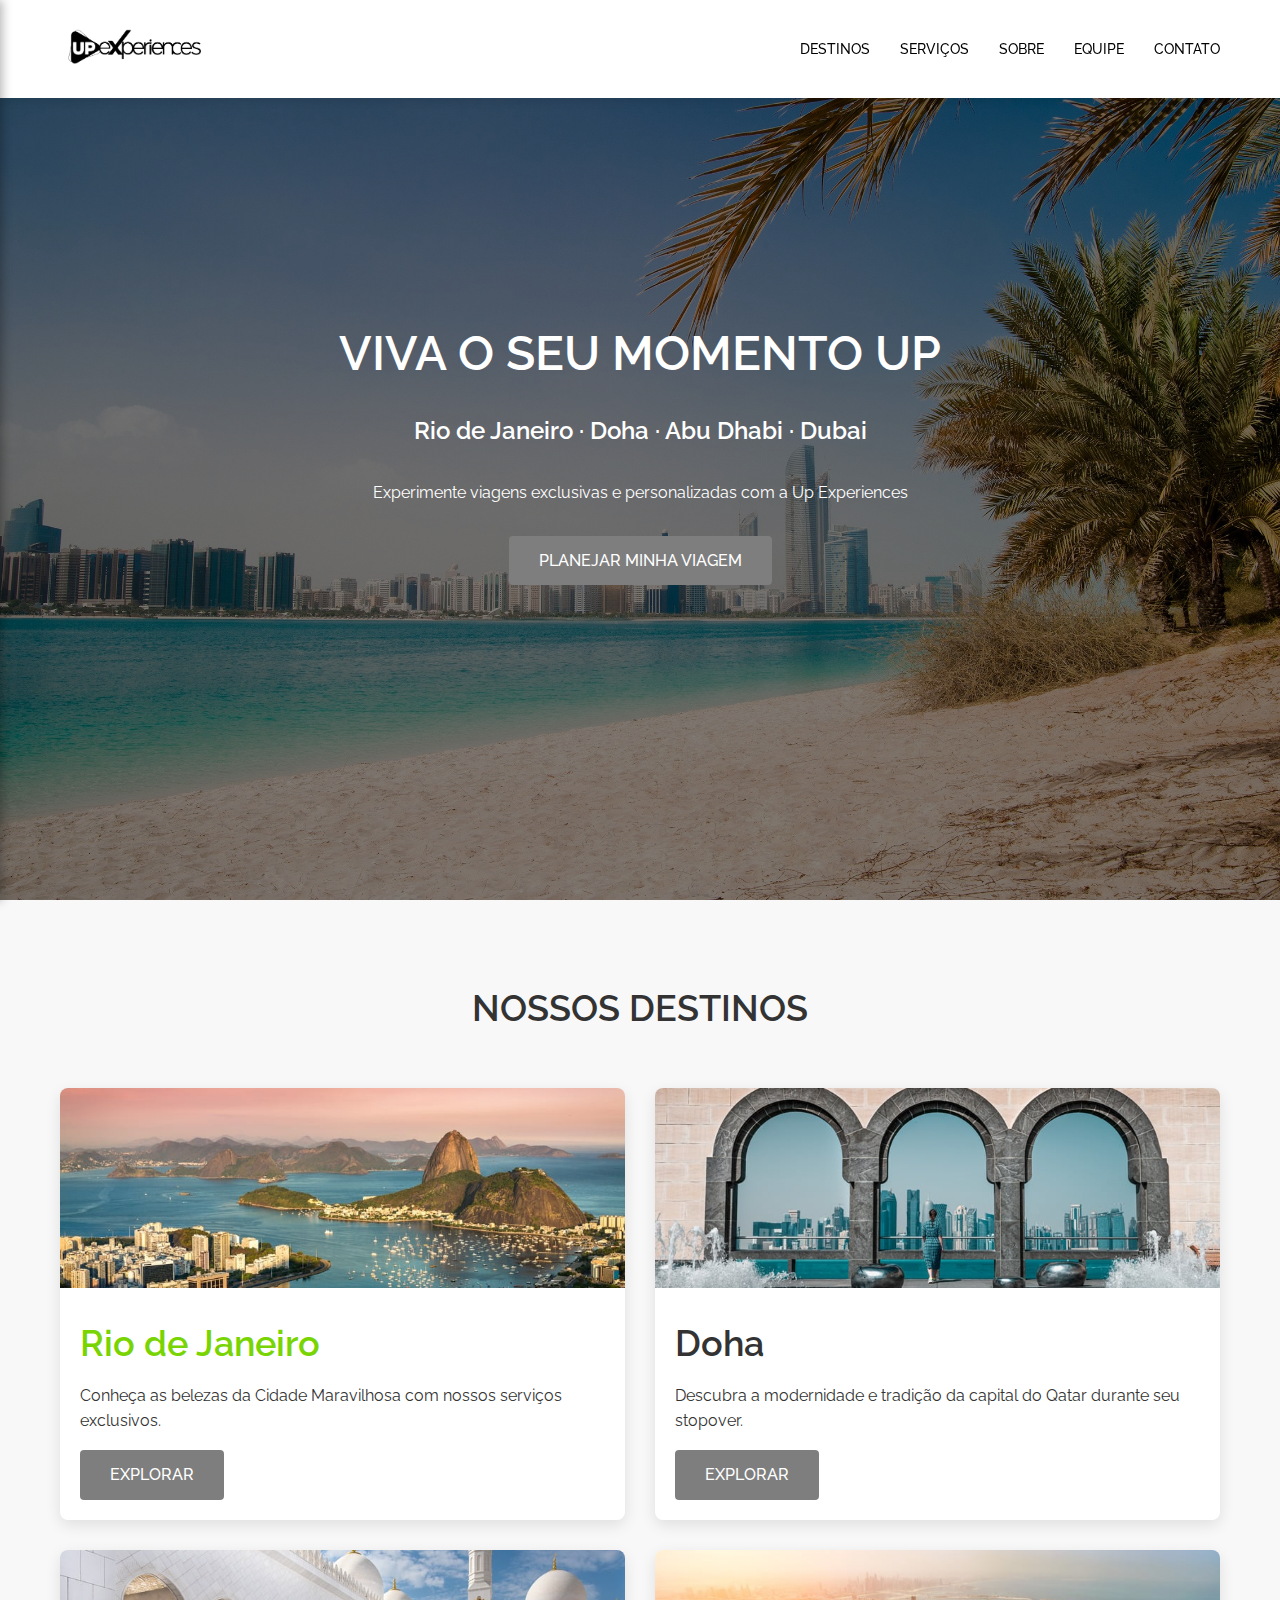
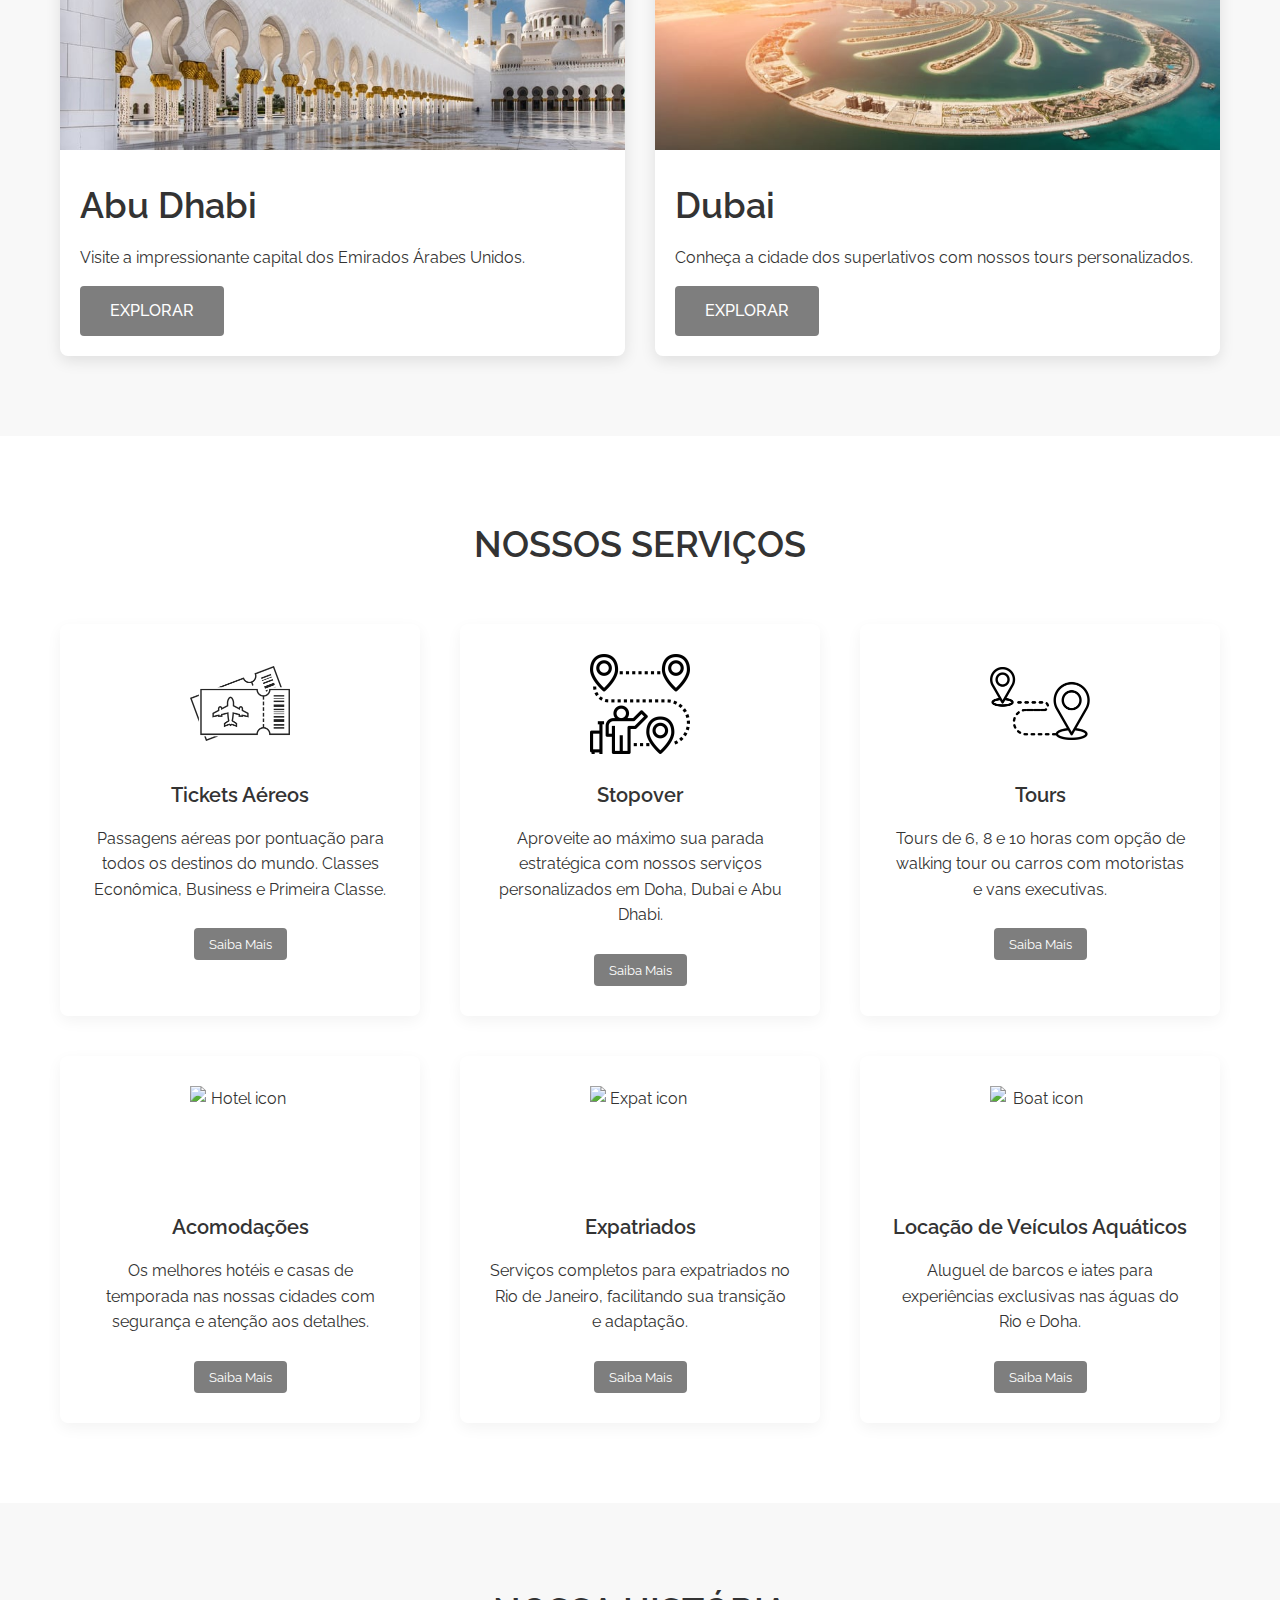
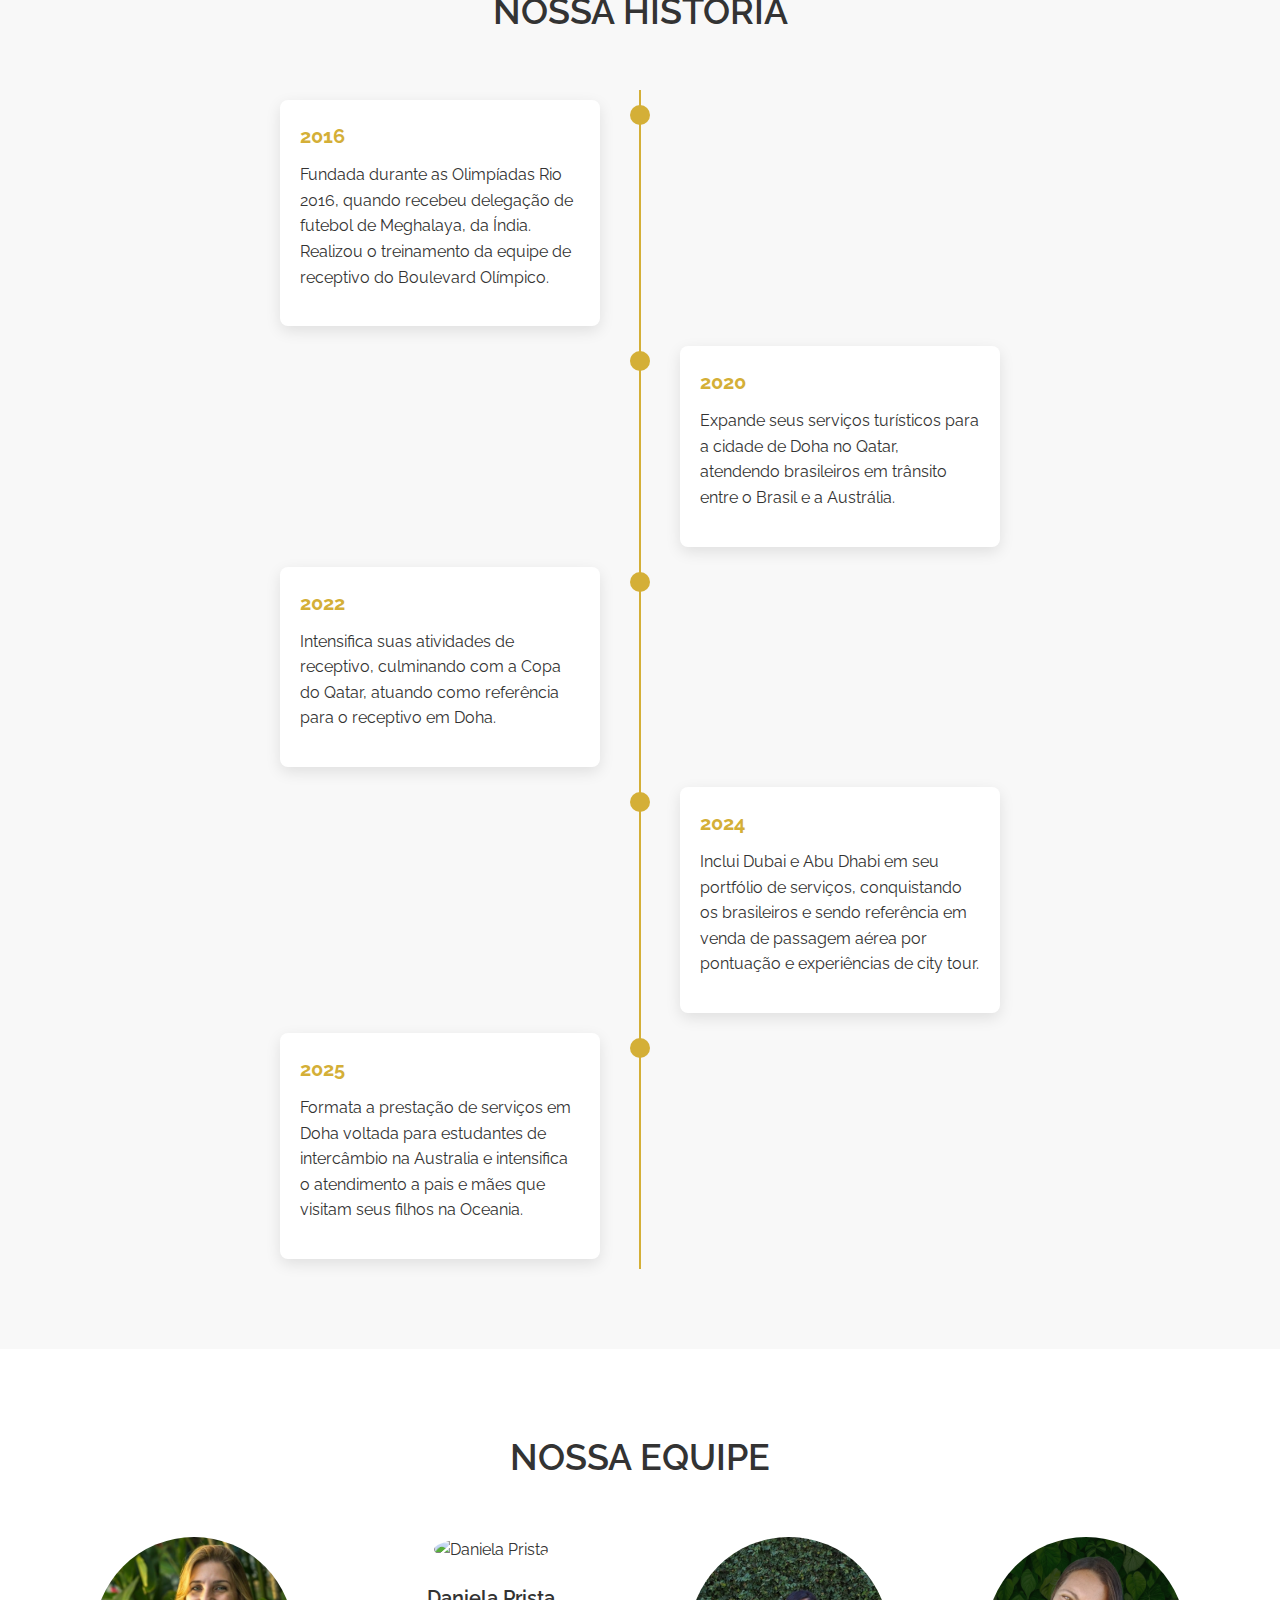
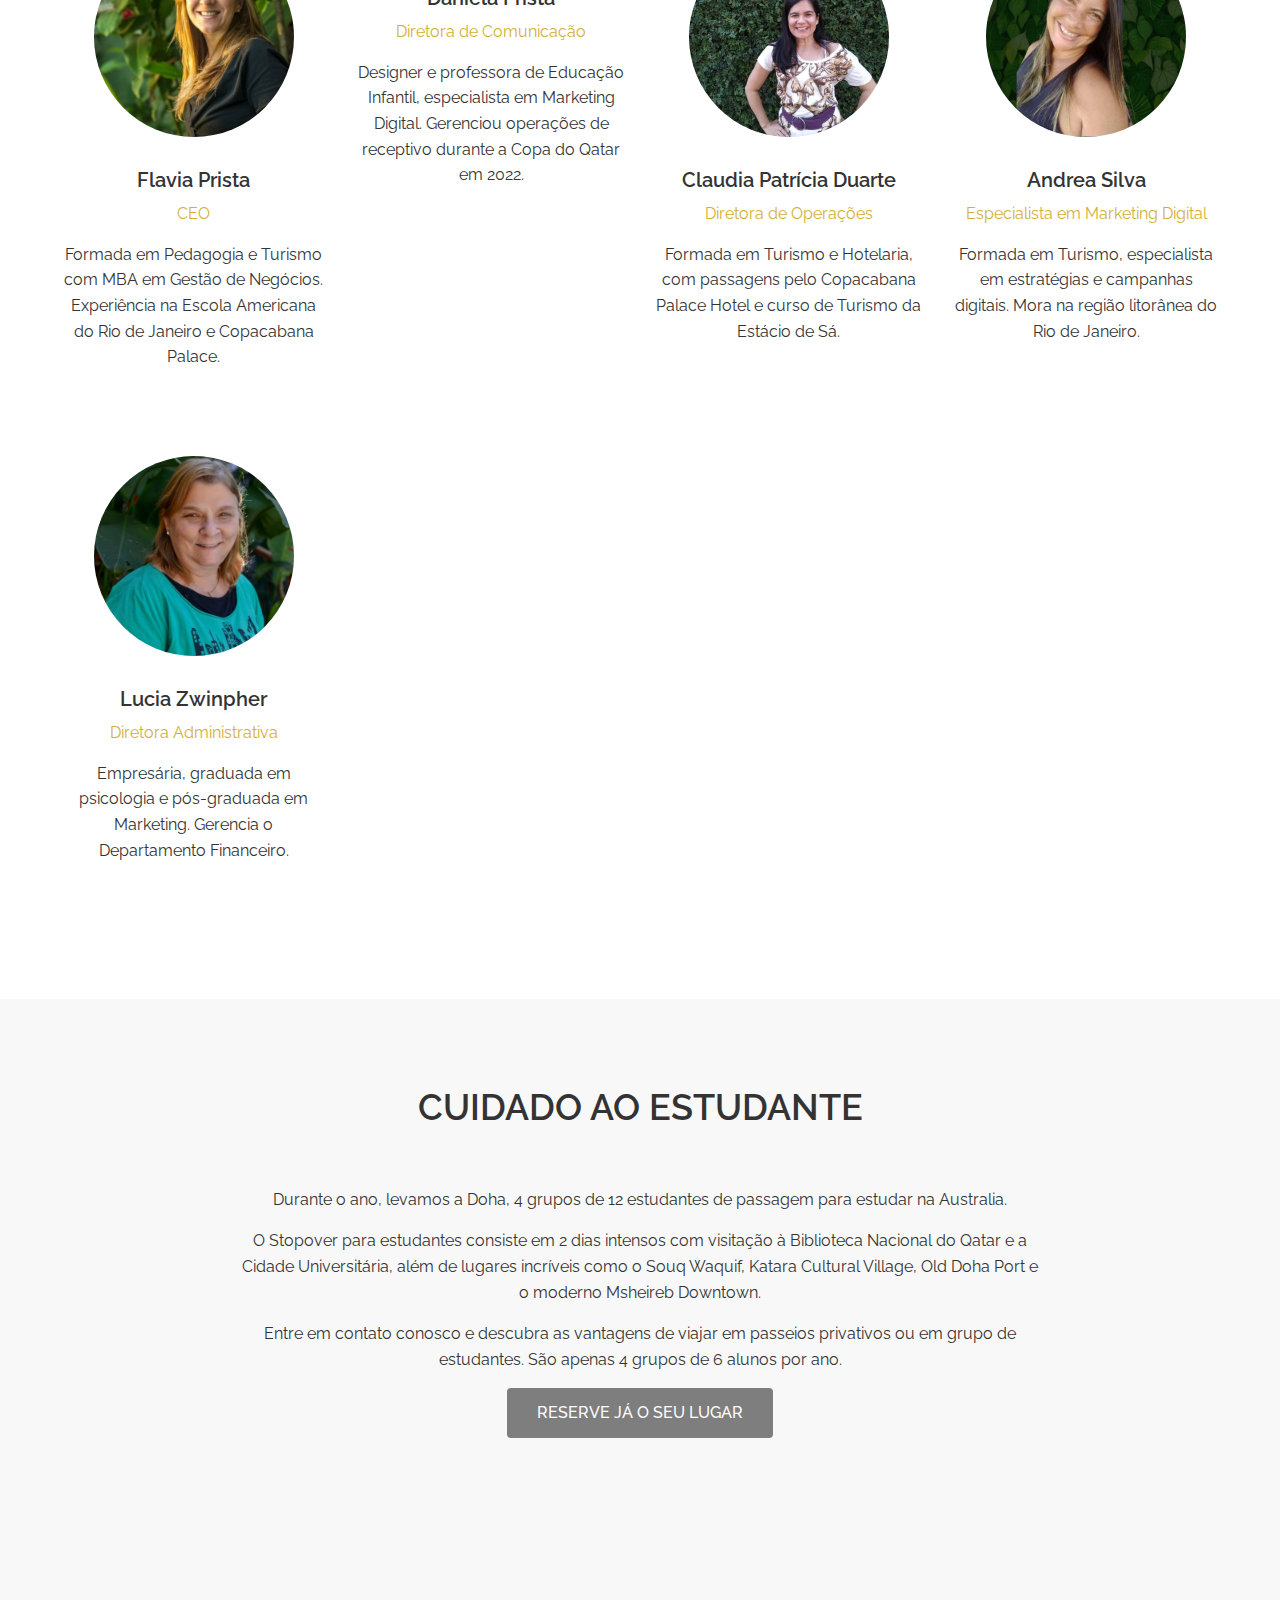
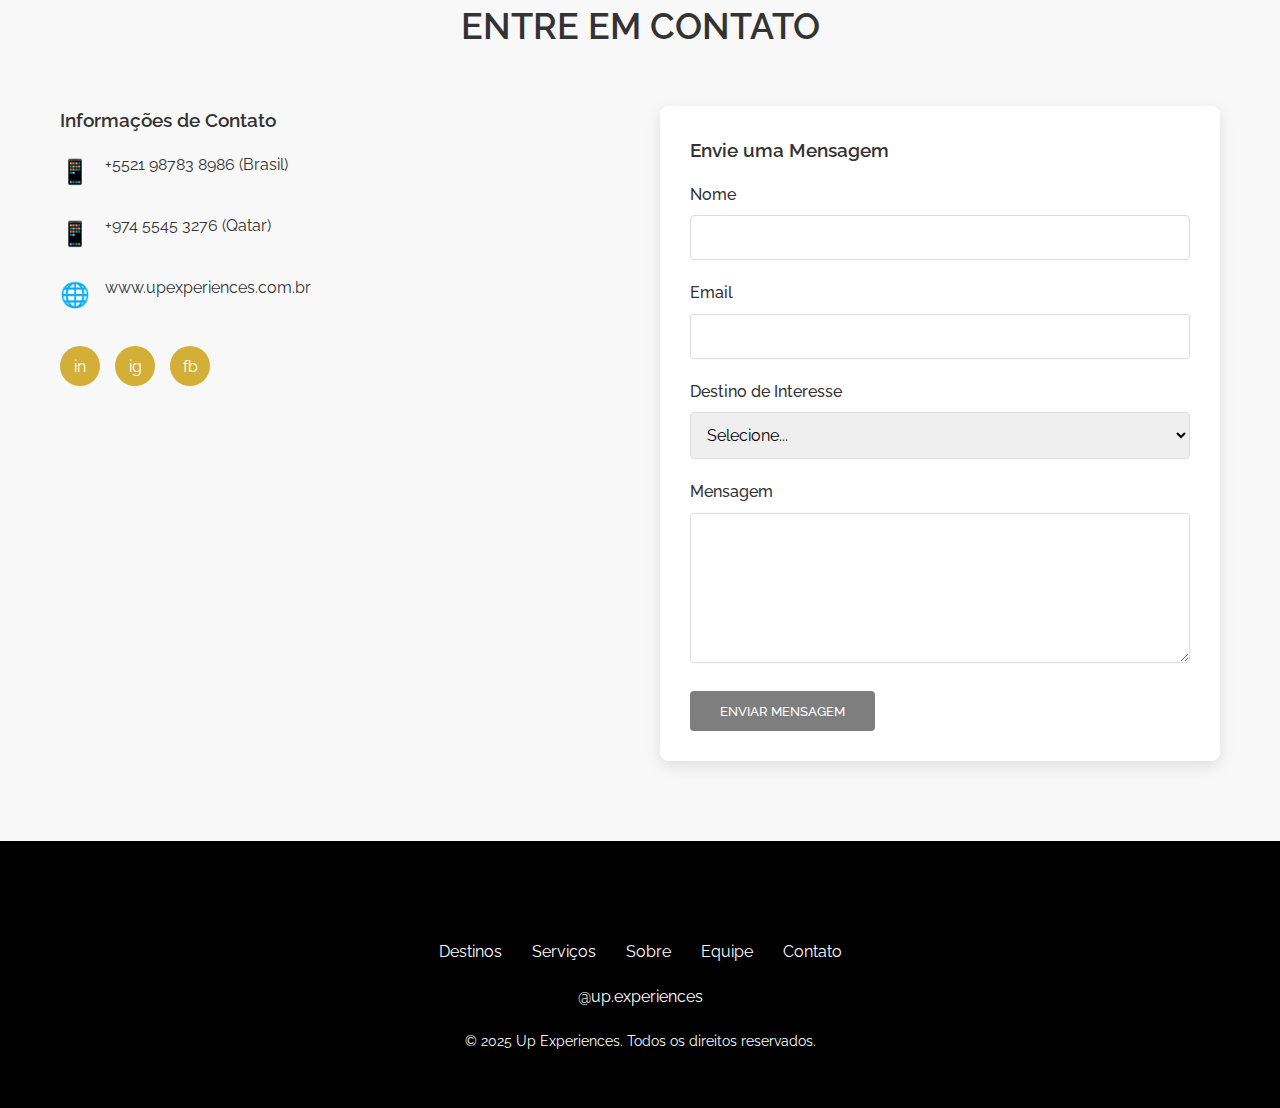
==== index.html @ d7400dce "new images" ====
<!DOCTYPE html>
<html lang="pt-br">
<head>
    <meta charset="UTF-8">
    <meta name="viewport" content="width=device-width, initial-scale=1.0">
    <title>Up Experiences - Viva o seu momento up</title>
    <link rel="stylesheet" href="style.css">
    <link rel="preconnect" href="https://fonts.gstatic.com" crossorigin>
    <link href="https://fonts.googleapis.com/css2?family=Raleway:wght@300;400;500;600;700&display=swap" rel="stylesheet">
</head>
<body>
    <!-- Header -->
    <header>
        <div class="container nav-container">
            <a href="#" class="logo"><img src="images/logo.png" alt="UP experiences turismo" width="150"></a>
            <ul class="nav-menu">
                <li class="nav-item"><a href="#destinations" class="nav-link">Destinos</a></li>
                <li class="nav-item"><a href="#services" class="nav-link">Serviços</a></li>
                <li class="nav-item"><a href="#about" class="nav-link">Sobre</a></li>
                <li class="nav-item"><a href="#team" class="nav-link">Equipe</a></li>
                <li class="nav-item"><a href="#contact" class="nav-link">Contato</a></li>
            </ul>
            <button class="hamburger" id="hamburger-btn" aria-label="Menu">
                <span class="hamburger-line"></span>
                <span class="hamburger-line"></span>
                <span class="hamburger-line"></span>
            </button>
        </div>
    </header>
    
    <!-- Side Menu (Mobile) -->
    <div class="side-menu" id="side-menu">
        <div class="side-menu-header">
            <a href="#" class="logo">UP Experiences</a>
            <button class="side-menu-close" id="side-menu-close">&times;</button>
        </div>
        <ul class="side-menu-nav">
            <li class="side-menu-item"><a href="#destinations" class="side-menu-link">Destinos</a></li>
            <li class="side-menu-item"><a href="#services" class="side-menu-link">Serviços</a></li>
            <li class="side-menu-item"><a href="#about" class="side-menu-link">Sobre</a></li>
            <li class="side-menu-item"><a href="#team" class="side-menu-link">Equipe</a></li>
            <li class="side-menu-item"><a href="#contact" class="side-menu-link">Contato</a></li>
        </ul>
    </div>
    
    <!-- Overlay for Side Menu -->
    <div class="overlay" id="overlay"></div>

    <!-- Hero Section -->
    <section class="hero">
        <div class="container hero-content">
            <h1 class="hero-title">Viva o seu momento up</h1>
            <h2 class="hero-subtitle">Rio de Janeiro · Doha · Abu Dhabi · Dubai</h2>
            <p>Experimente viagens exclusivas e personalizadas com a Up Experiences</p>
            <div class="hero-cta">
                <a href="#contact" class="btn">Planejar Minha Viagem</a>
            </div>
        </div>
    </section>

    <!-- Destinations Section -->
    <section id="destinations" class="destinations">
        <div class="container">
            <h2 class="section-title">Nossos Destinos</h2>
            <div class="destinations-grid">
                <div class="destination-card">
                    <img src="images/pao_de_acucar.jpg" alt="Rio de Janeiro" class="card-img">
                    <div class="card-content">
                        <h3 class="card-title rio-de-janeiro">Rio de Janeiro</h3>
                        <p>Conheça as belezas da Cidade Maravilhosa com nossos serviços exclusivos.</p>
                        <a href="#" class="btn">Explorar</a>
                    </div>
                </div>
                <div class="destination-card">
                    <img src="images/doha.jpg" alt="Doha" class="card-img">
                    <div class="card-content">
                        <h3 class="card-title">Doha</h3>
                        <p>Descubra a modernidade e tradição da capital do Qatar durante seu stopover.</p>
                        <a href="#" class="btn">Explorar</a>
                    </div>
                </div>
                <div class="destination-card">
                    <img src="images/abu_dahbi.jpg" alt="Abu Dhabi" class="card-img">
                    <div class="card-content">
                        <h3 class="card-title">Abu Dhabi</h3>
                        <p>Visite a impressionante capital dos Emirados Árabes Unidos.</p>
                        <a href="#" class="btn">Explorar</a>
                    </div>
                </div>
                <div class="destination-card">
                    <img src="images/dubai.jpg" alt="Dubai" class="card-img">
                    <div class="card-content">
                        <h3 class="card-title">Dubai</h3>
                        <p>Conheça a cidade dos superlativos com nossos tours personalizados.</p>
                        <a href="#" class="btn">Explorar</a>
                    </div>
                </div>
            </div>
        </div>
    </section>

    <!-- Services Section -->
    <section id="services" class="services">
        <div class="container">
            <h2 class="section-title">Nossos Serviços</h2>
            <div class="service-list">
                <div class="service-item">
                    <img src="images/airline_tickets.png" alt="Airplane icon" class="service-icon">
                    <h3 class="service-title">Tickets Aéreos</h3>
                    <p>Passagens aéreas por pontuação para todos os destinos do mundo. Classes Econômica, Business e Primeira Classe.</p>
                    <button class="service-btn" onclick="openModal('tickets-modal')">Saiba Mais</button>
                </div>
                <div class="service-item">
                    <img src="images/stop_over.png" alt="Globe icon" class="service-icon">
                    <h3 class="service-title">Stopover</h3>
                    <p>Aproveite ao máximo sua parada estratégica com nossos serviços personalizados em Doha, Dubai e Abu Dhabi.</p>
                    <button class="service-btn" onclick="openModal('stopover-modal')">Saiba Mais</button>
                </div>
                <div class="service-item">
                    <img src="images/tours.png" alt="Compass icon" class="service-icon">
                    <h3 class="service-title">Tours</h3>
                    <p>Tours de 6, 8 e 10 horas com opção de walking tour ou carros com motoristas e vans executivas.</p>
                    <button class="service-btn" onclick="openModal('tours-modal')">Saiba Mais</button>
                </div>
                <div class="service-item">
                    <img src="images/icons/hotel.png" alt="Hotel icon" class="service-icon">
                    <h3 class="service-title">Acomodações</h3>
                    <p>Os melhores hotéis e casas de temporada nas nossas cidades com segurança e atenção aos detalhes.</p>
                    <button class="service-btn" onclick="openModal('acomodacoes-modal')">Saiba Mais</button>
                </div>
                <div class="service-item">
                    <img src="images/icons/expat.png" alt="Expat icon" class="service-icon">
                    <h3 class="service-title">Expatriados</h3>
                    <p>Serviços completos para expatriados no Rio de Janeiro, facilitando sua transição e adaptação.</p>
                    <button class="service-btn" onclick="openModal('expatriados-modal')">Saiba Mais</button>
                </div>
                <div class="service-item">
                    <img src="images/icons/boat.png" alt="Boat icon" class="service-icon">
                    <h3 class="service-title">Locação de Veículos Aquáticos</h3>
                    <p>Aluguel de barcos e iates para experiências exclusivas nas águas do Rio e Doha.</p>
                    <button class="service-btn" onclick="openModal('veiculos-modal')">Saiba Mais</button>
                </div>
            </div>
        </div>
    </section>

    <!-- About Section / Timeline -->
    <section id="about" class="timeline">
        <div class="container">
            <h2 class="section-title">Nossa História</h2>
            <div class="timeline-container">
                <div class="timeline-item">
                    <div class="timeline-content">
                        <div class="timeline-year">2016</div>
                        <p>Fundada durante as Olimpíadas Rio 2016, quando recebeu delegação de futebol de Meghalaya, da Índia. Realizou o treinamento da equipe de receptivo do Boulevard Olímpico.</p>
                    </div>
                </div>
                <div class="timeline-item">
                    <div class="timeline-content">
                        <div class="timeline-year">2020</div>
                        <p>Expande seus serviços turísticos para a cidade de Doha no Qatar, atendendo brasileiros em trânsito entre o Brasil e a Austrália.</p>
                    </div>
                </div>
                <div class="timeline-item">
                    <div class="timeline-content">
                        <div class="timeline-year">2022</div>
                        <p>Intensifica suas atividades de receptivo, culminando com a Copa do Qatar, atuando como referência para o receptivo em Doha.</p>
                    </div>
                </div>
                <div class="timeline-item">
                    <div class="timeline-content">
                        <div class="timeline-year">2024</div>
                        <p>Inclui Dubai e Abu Dhabi em seu portfólio de serviços, conquistando os brasileiros e sendo referência em venda de passagem aérea por pontuação e experiências de city tour.</p>
                    </div>
                </div>
                <div class="timeline-item">
                    <div class="timeline-content">
                        <div class="timeline-year">2025</div>
                        <p>Formata a prestação de serviços em Doha voltada para estudantes de intercâmbio na Australia e intensifica o atendimento a pais e mães que visitam seus filhos na Oceania.</p>
                    </div>
                </div>
            </div>
        </div>
    </section>

    <!-- Team Section -->
    <section id="team" class="team">
        <div class="container">
            <h2 class="section-title">Nossa Equipe</h2>
            <div class="team-grid">
                <div class="team-member">
                    <img src="images/3.png" alt="Flavia Prista" class="member-img">
                    <h3 class="member-name">Flavia Prista</h3>
                    <p class="member-title">CEO</p>
                    <p>Formada em Pedagogia e Turismo com MBA em Gestão de Negócios. Experiência na Escola Americana do Rio de Janeiro e Copacabana Palace.</p>
                </div>
                <div class="team-member">
                    <img src="images/Daniela.png" alt="Daniela Prista" class="member-img">
                    <h3 class="member-name">Daniela Prista</h3>
                    <p class="member-title">Diretora de Comunicação</p>
                    <p>Designer e professora de Educação Infantil, especialista em Marketing Digital. Gerenciou operações de receptivo durante a Copa do Qatar em 2022.</p>
                </div>
                <div class="team-member">
                    <img src="images/claudia_duarte.jpg" alt="Claudia Patrícia Duarte" class="member-img">
                    <h3 class="member-name">Claudia Patrícia Duarte</h3>
                    <p class="member-title">Diretora de Operações</p>
                    <p>Formada em Turismo e Hotelaria, com passagens pelo Copacabana Palace Hotel e curso de Turismo da Estácio de Sá.</p>
                </div>
                <div class="team-member">
                    <img src="images/Andrea.png" alt="Andrea Silva" class="member-img">
                    <h3 class="member-name">Andrea Silva</h3>
                    <p class="member-title">Especialista em Marketing Digital</p>
                    <p>Formada em Turismo, especialista em estratégias e campanhas digitais. Mora na região litorânea do Rio de Janeiro.</p>
                </div>
                <!--<div class="team-member">
                    <img src="images/" alt="Renato Von Sydow" class="member-img">
                    <h3 class="member-name">Renato Von Sydow</h3>
                    <p class="member-title">Diretor de Operações, Imagem e Fotografia</p>
                    <p>Formado em Desenho Industrial e Fotografia. Especialista em Fine Art e sessões fotográficas privativas.</p>
                </div>-->
                <div class="team-member">
                    <img src="images/4.png" alt="Lucia Zwinpher" class="member-img">
                    <h3 class="member-name">Lucia Zwinpher</h3>
                    <p class="member-title">Diretora Administrativa</p>
                    <p>Empresária, graduada em psicologia e pós-graduada em Marketing. Gerencia o Departamento Financeiro.</p>
                </div>
            </div>
        </div>
    </section>

    <!-- Student Care Section -->
    <section class="services" style="background-color: var(--bg-light);">
        <div class="container">
            <h2 class="section-title">Cuidado ao Estudante</h2>
            <div style="text-align: center; max-width: 800px; margin: 0 auto;">
                <p>Durante o ano, levamos a Doha, 4 grupos de 12 estudantes de passagem para estudar na Australia.</p>
                <p>O Stopover para estudantes consiste em 2 dias intensos com visitação à Biblioteca Nacional do Qatar e a Cidade Universitária, além de lugares incríveis como o Souq Waquif, Katara Cultural Village, Old Doha Port e o moderno Msheireb Downtown.</p>
                <p>Entre em contato conosco e descubra as vantagens de viajar em passeios privativos ou em grupo de estudantes. São apenas 4 grupos de 6 alunos por ano.</p>
                <a href="#contact" class="btn">Reserve já o seu lugar</a>
            </div>
        </div>
    </section>

    <!-- Contact Section -->
    <section id="contact" class="contact">
        <div class="container">
            <h2 class="section-title">Entre em Contato</h2>
            <div class="contact-container">
                <div class="contact-info">
                    <h3>Informações de Contato</h3>
                    <div class="contact-method">
                        <div class="contact-icon">📱</div>
                        <p>+5521 98783 8986 (Brasil)</p>
                    </div>
                    <div class="contact-method">
                        <div class="contact-icon">📱</div>
                        <p>+974 5545 3276 (Qatar)</p>
                    </div>
                    <div class="contact-method">
                        <div class="contact-icon">🌐</div>
                        <p>www.upexperiences.com.br</p>
                    </div>
                    <div class="social-links">
                        <a href="#" class="social-link">in</a>
                        <a href="#" class="social-link">ig</a>
                        <a href="#" class="social-link">fb</a>
                    </div>
                </div>
                <div class="contact-form">
                    <h3>Envie uma Mensagem</h3>
                    <form>
                        <div class="form-group">
                            <label for="name" class="form-label">Nome</label>
                            <input type="text" id="name" class="form-input" required>
                        </div>
                        <div class="form-group">
                            <label for="email" class="form-label">Email</label>
                            <input type="email" id="email" class="form-input" required>
                        </div>
                        <div class="form-group">
                            <label for="destination" class="form-label">Destino de Interesse</label>
                            <select id="destination" class="form-input">
                                <option value="">Selecione...</option>
                                <option value="rio">Rio de Janeiro</option>
                                <option value="doha">Doha</option>
                                <option value="abu-dhabi">Abu Dhabi</option>
                                <option value="dubai">Dubai</option>
                            </select>
                        </div>
                        <div class="form-group">
                            <label for="message" class="form-label">Mensagem</label>
                            <textarea id="message" class="form-textarea" required></textarea>
                        </div>
                        <button type="submit" class="btn">Enviar Mensagem</button>
                    </form>
                </div>
            </div>
        </div>
    </section>

    <!-- Modals -->
    <!-- Tickets Aéreos Modal -->
    <div id="tickets-modal" class="modal">
        <div class="modal-content">
            <span class="close-modal" onclick="closeModal('tickets-modal')">&times;</span>
            <h2 class="modal-title">Tickets Aéreos</h2>
            <div class="modal-body">
                <p>Passagens aéreas por pontuação para todos os destinos do mundo. Classes Econômica, Business e Primeira Classe, entre em contato com nossos especialistas e conheça as vantagens sobre as passagens por pontuação.</p>
                <p>Na Up Experiences, utilizamos sistemas de pontuação de programas de fidelidade para oferecer as melhores tarifas e condições para suas viagens internacionais. Nossa equipe especializada consegue maximizar o valor dos seus pontos, oferecendo passagens em todas as classes.</p>
                <p>Benefícios do nosso serviço de tickets aéreos:</p>
                <ul>
                    <li>Economia significativa em passagens internacionais</li>
                    <li>Acesso a tarifas premium com menor custo</li>
                    <li>Consultoria personalizada sobre programas de fidelidade</li>
                    <li>Emissão de passagens para qualquer destino global</li>
                    <li>Suporte completo antes, durante e após a emissão</li>
                </ul>
            </div>
        </div>
    </div>

    <!-- Stopover Modal -->
    <div id="stopover-modal" class="modal">
        <div class="modal-content">
            <span class="close-modal" onclick="closeModal('stopover-modal')">&times;</span>
            <h2 class="modal-title">Stopover</h2>
            <div class="modal-body">
                <p>Doha, Dubai e Abu Dhabi, são destinos incríveis, localizados geograficamente entre o Brasil e a Austrália. São cidades vibrantes, modernas e que preservam valores culturais únicos que encantam a todos que as visitam.</p>
                <p>A Up Experiences é especialista nesses destinos e fará do seu stopover uma experiência memorável, combinando os melhores passeios com a melhor logística possível, fazendo valer a pena o seu período curto de stopover.</p>
                <p>Vem passear conosco e fazer do seu stopover uma paradinha estratégica para curtir cada minuto e descansar o suficiente para recarregar as baterias até o seu destino final.</p>
                <p>Nossos serviços de stopover incluem:</p>
                <ul>
                    <li>Planejamento personalizado de roteiros</li>
                    <li>Transfers exclusivos aeroporto-hotel</li>
                    <li>Tours guiados aos principais pontos turísticos</li>
                    <li>Hospedagem selecionada conforme seu perfil</li>
                    <li>Assistência 24 horas durante toda sua estadia</li>
                </ul>
            </div>
        </div>
    </div>

    <!-- Tours Modal -->
    <div id="tours-modal" class="modal">
        <div class="modal-content">
            <span class="close-modal" onclick="closeModal('tours-modal')">&times;</span>
            <h2 class="modal-title">Tours</h2>
            <div class="modal-body">
                <p>Em nossos destinos, trabalhamos com tours de 6, 8 e 10 horas. Durante esse período você escolhe o que quer visitar e nós indicamos a melhor forma, quer seja na opção de walking tour, ou em carros com motoristas e vans executivas.</p>
                <p>Tudo começa com um bate papo online, quando vamos conhecer mais sobre você e elaborar um programa sob medida que atenda suas preferências, o seu bolso e suas expectativas.</p>
                <p>Otimizamos seu tempo, com a melhor logística custo benefício, para você conhecer esses destinos exatamente como deseja. Quer seja uma experiência de luxo, quer seja uma experiência econômica.</p>
                <p>Nossos tours são oferecidos em:</p>
                <ul>
                    <li><strong>Rio de Janeiro:</strong> Cristo Redentor, Pão de Açúcar, praias, Floresta da Tijuca e muito mais</li>
                    <li><strong>Doha:</strong> Souq Waqif, Museu de Arte Islâmica, The Pearl, Katara Cultural Village</li>
                    <li><strong>Dubai:</strong> Burj Khalifa, Dubai Mall, Palm Jumeirah, Dubai Marina, safari no deserto</li>
                    <li><strong>Abu Dhabi:</strong> Grande Mesquita Sheikh Zayed, Louvre Abu Dhabi, Ferrari World, Emirates Palace</li>
                </ul>
            </div>
        </div>
    </div>

    <!-- Acomodações Modal -->
    <div id="acomodacoes-modal" class="modal">
        <div class="modal-content">
            <span class="close-modal" onclick="closeModal('acomodacoes-modal')">&times;</span>
            <h2 class="modal-title">Acomodações</h2>
            <div class="modal-body">
                <p>Os melhores hotéis da cidade do Rio de Janeiro, Doha, Dubai e Abu Dhabi. Apartamentos e casas de temporada em Buzios, Angra e Rio de Janeiro.</p>
                <p>Com anos de experiência no mercado de hospitalidade e parcerias exclusivas, oferecemos opções que aliam o máximo conforto com localização privilegiada em todas as nossas cidades de atuação.</p>
                <p>Nosso serviço de acomodações inclui:</p>
                <ul>
                    <li>Seleção de hotéis 4 e 5 estrelas com tarifas especiais</li>
                    <li>Casas e apartamentos de alto padrão para temporada</li>
                    <li>Propriedades em localizações exclusivas e seguras</li>
                    <li>Atendimento personalizado às necessidades do hóspede</li>
                    <li>Serviços adicionais como transfer, concierge e limpeza</li>
                </ul>
                <p>Trabalhamos com propriedades selecionadas que garantem segurança, exclusividade e atenção aos detalhes para que sua estadia seja perfeita.</p>
            </div>
        </div>
    </div>

    <!-- Expatriados Modal -->
    <div id="expatriados-modal" class="modal">
        <div class="modal-content">
            <span class="close-modal" onclick="closeModal('expatriados-modal')">&times;</span>
            <h2 class="modal-title">Expatriados</h2>
            <div class="modal-body">
                <p>Mudar de país com a família é um desafio que exige planejamento, suporte e uma rede de serviços confiável. A Up Ex Patriates é especializada em proporcionar uma transição tranquila e personalizada para expatriados no Rio de Janeiro, oferecendo soluções completas que vão além da hospedagem.</p>
                <p>Com um portfólio que inclui locação de casas e apartamentos para temporada, assistência na escolha de escolas, seleção e treinamento de colaboradores domésticos, além de aluguel de barcos para lazer, garantimos uma experiência segura e confortável.</p>
                <p>Uma agência voltada para expatriados precisa entender as necessidades culturais e operacionais de cada família, oferecer atendimento bilíngue e ágil, ter uma rede de fornecedores qualificados e, acima de tudo, proporcionar segurança e praticidade em cada etapa da mudança. Na Up combinamos expertise e hospitalidade para que nossos clientes se sintam em casa, desde o primeiro dia no Brasil.</p>
                <p>Nossos serviços para expatriados incluem:</p>
                <ul>
                    <li>Busca e locação de imóveis residenciais</li>
                    <li>Orientação sobre escolas internacionais</li>
                    <li>Recrutamento de staff doméstico</li>
                    <li>Assessoria para documentação legal</li>
                    <li>Serviços de adaptação cultural</li>
                    <li>Suporte contínuo durante toda a estadia</li>
                </ul>
            </div>
        </div>
    </div>

    <!-- Veículos Aquáticos Modal -->
    <div id="veiculos-modal" class="modal">
        <div class="modal-content">
            <span class="close-modal" onclick="closeModal('veiculos-modal')">&times;</span>
            <h2 class="modal-title">Locação de Veículos Aquáticos</h2>
            <div class="modal-body">
                <p>A Up oferece um serviço exclusivo de locação de barcos no Rio de Janeiro, ideal para quem busca lazer, sofisticação e experiências inesquecíveis no mar. Com uma frota que vai de lanchas modernas a iates luxuosos, garantimos conforto, segurança e um atendimento personalizado.</p>
                <p>Seja para relaxar em Doha, Dubai ou Abu Dhabi ou explorar a Baía de Guanabara, visitar ilhas paradisíacas ou realizar eventos privados a bordo, cuidamos de todos os detalhes, incluindo tripulação qualificada, catering e roteiros sob medida.</p>
                <p>Com a Up, cada passeio se torna uma experiência única, combinando exclusividade, praticidade e o melhor do lifestyle carioca.</p>
                <p>Nossa frota inclui opções para diversas necessidades:</p>
                <ul>
                    <li>Lanchas de 26 a 50 pés para passeios rápidos</li>
                    <li>Iates de luxo para eventos e celebrações</li>
                    <li>Embarcações com capacidade de 2 a 30 pessoas</li>
                    <li>Opções com ou sem tripulação</li>
                    <li>Serviços adicionais como catering, bebidas e decoração</li>
                </ul>
                <p>Todos os nossos barcos passam por rigorosa manutenção e seguem todos os protocolos de segurança.</p>
            </div>
        </div>
    </div>

    <!-- Footer -->
    <footer>
        <div class="container">
            <a href="#" class="logo">UP EXPERIENCES</a>
            <ul class="footer-links">
                <li><a href="#destinations" class="footer-link">Destinos</a></li>
                <li><a href="#services" class="footer-link">Serviços</a></li>
                <li><a href="#about" class="footer-link">Sobre</a></li>
                <li><a href="#team" class="footer-link">Equipe</a></li>
                <li><a href="#contact" class="footer-link">Contato</a></li>
            </ul>
            <p>@up.experiences</p>
            <p class="copyright">&copy; 2025 Up Experiences. Todos os direitos reservados.</p>
        </div>
    </footer>
    
    <!-- JavaScript para os modais e menu mobile -->
    <script src="script.js"></script>
</body>
</html>
---- style.css ----
/* Global Styles */
:root {
    --primary: #000;
    --secondary: #333;
    --accent: #d4af37;
    --light: #fff;
    --text: #333;
    --bg-light: #f8f8f8;
    --gray:#7e7e7e;
}

* {
    margin: 0;
    padding: 0;
    box-sizing: border-box;
    font-family: 'Raleway', Arial, sans-serif;
}

body {
    color: var(--text);
    line-height: 1.6;
}

h1, h2, h3, h4 {
    font-weight: 600;
    margin-bottom: 1rem;
}

p {
    margin-bottom: 1rem;
}

.container {
    width: 100%;
    max-width: 1200px;
    margin: 0 auto;
    padding: 0 20px;
}

.btn {
    display: inline-block;
    padding: 12px 30px;
    background-color: var(--gray);
    color: var(--light);
    text-decoration: none;
    border-radius: 4px;
    font-weight: 500;
    transition: all 0.3s ease;
    border: none;
    cursor: pointer;
    text-transform: uppercase;
}

.btn:hover {
    background-color: var(--primary);
}

/* Header */
header {
    background-color: var(--light); 
    color: var(--primary); 
    padding: 20px 0;
    position: fixed;
    width: 100%;
    z-index: 1000;
    box-shadow: 0 2px 10px rgba(0, 0, 0, 0.1); 
}
.nav-container {
    display: flex;
    justify-content: space-between;
    align-items: center;
}

.logo {
    font-size: 24px;
    font-weight: 700;
    color: var(--primary);
    text-decoration: none;
}

.nav-menu {
    display: flex;
    list-style: none;
}

.nav-item {
    margin-left: 30px;
}

.nav-link {
    color: var(--primary); 
    text-decoration: none;
    text-transform: uppercase;
    font-size: 14px;
    font-weight: 500;
    transition: color 0.3s ease;
}


.nav-link:hover {
    color: var(--accent);
}

/* Mobile Menu */
.hamburger {
    display: none;
    cursor: pointer;
    background: none;
    border: none;
    padding: 10px;
    z-index: 1100;
}

.hamburger-line {
    display: block;
    width: 30px;
    height: 3px;
    margin: 6px 0;
    background-color: var(--primary); 
    border-radius: 3px;
}

.side-menu {
    position: fixed;
    left: -300px;
    top: 0;
    width: 300px;
    height: 100%;
    background-color: var(--primary);
    z-index: 1050;
    transition: left 0.3s ease-in-out;
    box-shadow: 2px 0 10px rgba(0, 0, 0, 0.3);
    overflow-y: auto;
}

.side-menu.open {
    left: 0;
}

.side-menu-header {
    display: flex;
    justify-content: space-between;
    align-items: center;
    padding: 20px;
    border-bottom: 1px solid rgba(255, 255, 255, 0.1);
}

.side-menu-close {
    background: none;
    border: none;
    color: var(--light);
    font-size: 24px;
    cursor: pointer;
}

.side-menu-nav {
    padding: 20px;
}

.side-menu-item {
    list-style: none;
    margin-bottom: 15px;
}

.side-menu-link {
    color: var(--light);
    text-decoration: none;
    font-size: 16px;
    display: block;
    padding: 10px 0;
    border-bottom: 1px solid rgba(255, 255, 255, 0.1);
    transition: color 0.3s ease;
}

.side-menu-link:hover {
    color: var(--accent);
}

.overlay {
    position: fixed;
    top: 0;
    left: 0;
    width: 100%;
    height: 100%;
    background-color: rgba(0, 0, 0, 0.5);
    z-index: 1040;
    display: none;
    opacity: 0;
    transition: opacity 0.3s ease-in-out;
}

.overlay.show {
    display: block;
    opacity: 1;
}

@media screen and (max-width: 991px) {
    .nav-menu {
        display: none;
    }
    
    .hamburger {
        display: flex;
        flex-direction: column;
        align-items: center;
        justify-content: center;
    }
    
    .hero-title {
        font-size: 36px;
    }
    
    .hero-subtitle {
        font-size: 18px;
    }
}

/* Hero Section */
.hero {
    height: 100vh;
    background: linear-gradient(rgba(0, 0, 0, 0.5), rgba(0, 0, 0, 0.5)), url('images/beach.jpg') center/cover no-repeat;
    display: flex;
    align-items: center;
    color: var(--light);
    text-align: center;
}

.hero-content {
    max-width: 800px;
    margin: 0 auto;
}

.hero-title {
    font-size: 48px;
    margin-bottom: 20px;
    text-transform: uppercase;
}

.hero-subtitle {
    font-size: 24px;
    margin-bottom: 30px;
}

.hero-cta {
    margin-top: 30px;
}

/* Destinations */
.destinations {
    padding: 80px 0;
    background-color: var(--bg-light);
}

.section-title {
    text-align: center;
    margin-bottom: 50px;
    font-size: 36px;
    text-transform: uppercase;
}

.destinations-grid {
    display: grid;
    grid-template-columns: repeat(auto-fill, minmax(400px, 1fr));
    gap: 30px;
}

.destination-card {
    background-color: var(--light);
    border-radius: 8px;
    overflow: hidden;
    box-shadow: 0 5px 15px rgba(0, 0, 0, 0.1);
    transition: transform 0.3s ease;
}

.destination-card:hover {
    transform: translateY(-10px);
}

.card-img {
    height: 200px;
    width: 100%;
    object-fit: cover;
}

.card-content {
    padding: 20px;
}

.card-title {
    font-size: 36px;
    margin-bottom: 10px;
}

.rio-de-janeiro {
    color: #78d402;
}

/* Services */
.services {
    padding: 80px 0;
}

.service-list {
    display: grid;
    grid-template-columns: repeat(auto-fill, minmax(300px, 1fr));
    gap: 40px;
}

.service-item {
    text-align: center;
    padding: 30px;
    border-radius: 8px;
    background-color: var(--light);
    box-shadow: 0 5px 15px rgba(0, 0, 0, 0.05);
    transition: transform 0.3s ease;
    min-height: 320px; /* Altura mínima para manter consistência */
}



.service-item:hover {
    transform: translateY(-5px);
}

.service-icon {
    width: 100px;
    height: 100px;
    margin-bottom: 25px;
    object-fit: contain;
    display: block;
    margin-left: auto;
    margin-right: auto;
}

.service-title {
    font-size: 20px;
    margin-bottom: 15px;
}

.service-btn {
    background-color: var(--gray);
    color: var(--light);
    border: none;
    padding: 8px 15px;
    border-radius: 4px;
    cursor: pointer;
    transition: background-color 0.3s ease;
    margin-top: 10px;
}

.service-btn:hover {
    background-color: var(--primary);
}

/* Modal Styles */
.modal {
    display: none;
    position: fixed;
    z-index: 1100;
    left: 0;
    top: 0;
    width: 100%;
    height: 100%;
    overflow: auto;
    background-color: rgba(0, 0, 0, 0.7);
    opacity: 0;
    transition: opacity 0.3s ease;
}

.modal.show {
    display: block;
    opacity: 1;
}

.modal-content {
    background-color: var(--light);
    margin: 10% auto;
    padding: 30px;
    width: 80%;
    max-width: 700px;
    border-radius: 8px;
    box-shadow: 0 5px 15px rgba(0, 0, 0, 0.3);
    position: relative;
    transform: translateY(-50px);
    transition: transform 0.3s ease;
}

.modal.show .modal-content {
    transform: translateY(0);
}

.close-modal {
    position: absolute;
    top: 15px;
    right: 15px;
    font-size: 28px;
    font-weight: bold;
    color: var(--secondary);
    cursor: pointer;
    transition: color 0.3s ease;
}

.close-modal:hover {
    color: var(--accent);
}

.modal-title {
    margin-bottom: 20px;
    padding-bottom: 15px;
    border-bottom: 2px solid var(--accent);
    color: var(--primary);
}

/* Timeline */
.timeline {
    padding: 80px 0;
    background-color: var(--bg-light);
}

.timeline-container {
    position: relative;
    max-width: 800px;
    margin: 0 auto;
}

.timeline-container::after {
    content: '';
    position: absolute;
    width: 2px;
    background-color: var(--accent);
    top: 0;
    bottom: 0;
    left: 50%;
    margin-left: -1px;
}

.timeline-item {
    padding: 10px 40px;
    position: relative;
    width: 50%;
}

.timeline-item::after {
    content: '';
    position: absolute;
    width: 20px;
    height: 20px;
    background-color: var(--accent);
    border-radius: 50%;
    top: 15px;
    right: -10px;
    z-index: 1;
}

.timeline-item:nth-child(even) {
    left: 50%;
}

.timeline-item:nth-child(odd) {
    left: 0;
}

.timeline-item:nth-child(even)::after {
    left: -10px;
}

.timeline-content {
    padding: 20px;
    background-color: var(--light);
    border-radius: 8px;
    box-shadow: 0 5px 15px rgba(0, 0, 0, 0.1);
}

.timeline-year {
    font-weight: 700;
    color: var(--accent);
    margin-bottom: 10px;
    font-size: 20px;
}

/* Team */
.team {
    padding: 80px 0;
}

.team-grid {
    display: grid;
    grid-template-columns: repeat(auto-fill, minmax(250px, 1fr));
    gap: 30px;
}

.team-member {
    text-align: center;
    margin-bottom: 40px;
}

.member-img {
    width: 200px;
    height: 200px;
    border-radius: 50%;
    object-fit: cover;
    margin-bottom: 20px;
    
}

.member-name {
    font-size: 20px;
    margin-bottom: 5px;
}

.member-title {
    font-size: 16px;
    color: var(--accent);
    margin-bottom: 15px;
}

/* Contact */
.contact {
    padding: 80px 0;
    background-color: var(--bg-light);
}

.contact-container {
    display: grid;
    grid-template-columns: repeat(auto-fit, minmax(300px, 1fr));
    gap: 40px;
}

.contact-info {
    margin-bottom: 30px;
}

.contact-method {
    display: flex;
    align-items: center;
    margin-bottom: 20px;
}

.contact-icon {
    font-size: 24px;
    margin-right: 15px;
    color: var(--accent);
}

.social-links {
    display: flex;
    margin-top: 30px;
}

.social-link {
    display: flex;
    align-items: center;
    justify-content: center;
    width: 40px;
    height: 40px;
    background-color: var(--accent);
    color: var(--light);
    border-radius: 50%;
    margin-right: 15px;
    text-decoration: none;
    transition: background-color 0.3s ease;
}

.social-link:hover {
    background-color: var(--primary);
}

.contact-form {
    background-color: var(--light);
    padding: 30px;
    border-radius: 8px;
    box-shadow: 0 5px 15px rgba(0, 0, 0, 0.1);
}

.form-group {
    margin-bottom: 20px;
}

.form-label {
    display: block;
    margin-bottom: 8px;
    font-weight: 500;
}

.form-input,
.form-textarea {
    width: 100%;
    padding: 12px;
    border: 1px solid #ddd;
    border-radius: 4px;
    font-size: 16px;
}

.form-textarea {
    min-height: 150px;
    resize: vertical;
}

/* Footer */
footer {
    background-color: var(--primary);
    color: var(--light);
    padding: 40px 0;
    text-align: center;
}

.footer-links {
    display: flex;
    justify-content: center;
    list-style: none;
    margin: 20px 0;
}

.footer-link {
    margin: 0 15px;
    color: var(--light);
    text-decoration: none;
    transition: color 0.3s ease;
}

.footer-link:hover {
    color: var(--accent);
}

.copyright {
    margin-top: 20px;
    font-size: 14px;
}

/* Responsive */
@media (max-width: 768px) {
    .hero-title {
        font-size: 36px;
    }
    
    .hero-subtitle {
        font-size: 18px;
    }
    
    .section-title {
        font-size: 28px;
    }
    
    .timeline-container::after {
        left: 40px;
    }
    
    .timeline-item {
        width: 100%;
        padding-left: 70px;
        padding-right: 20px;
    }
    
    .timeline-item:nth-child(even) {
        left: 0;
    }
    
    .timeline-item::after {
        left: 31px;
    }
    
    .timeline-item:nth-child(even)::after {
        left: 31px;
    }
}
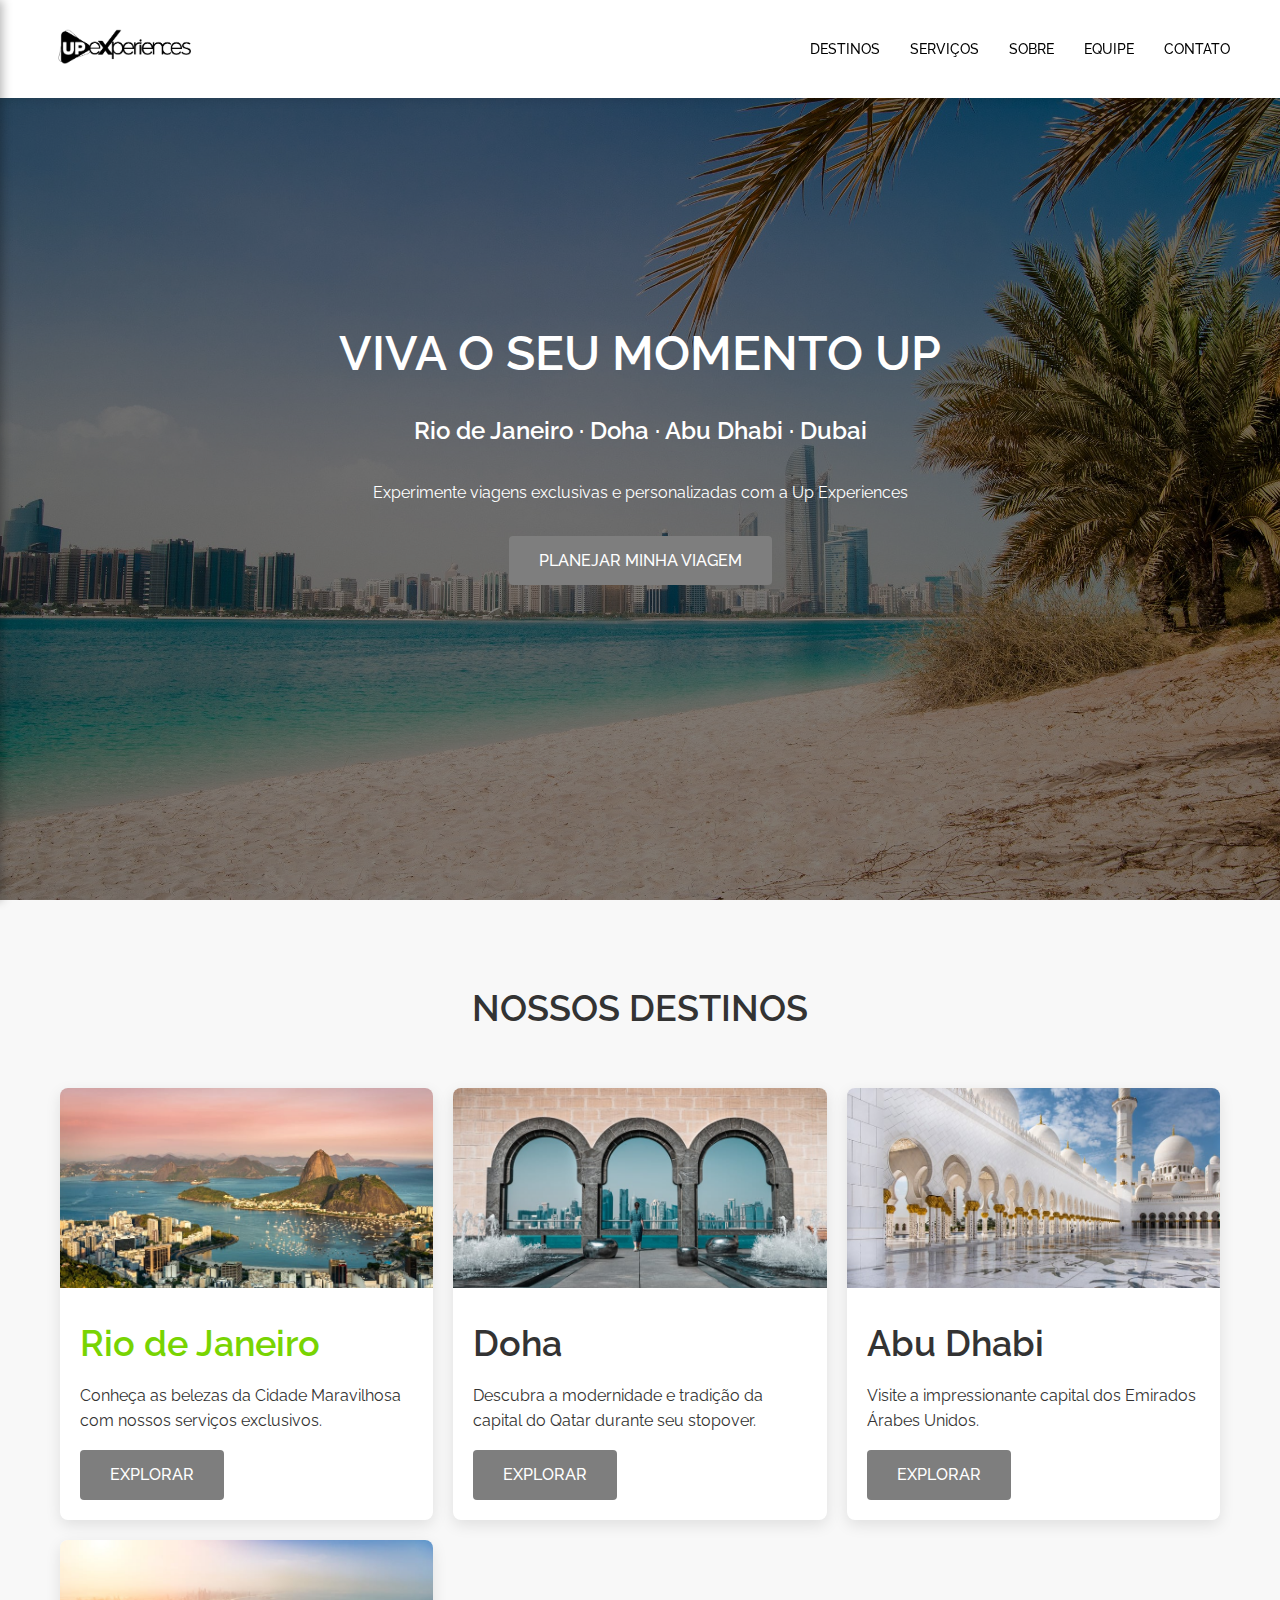
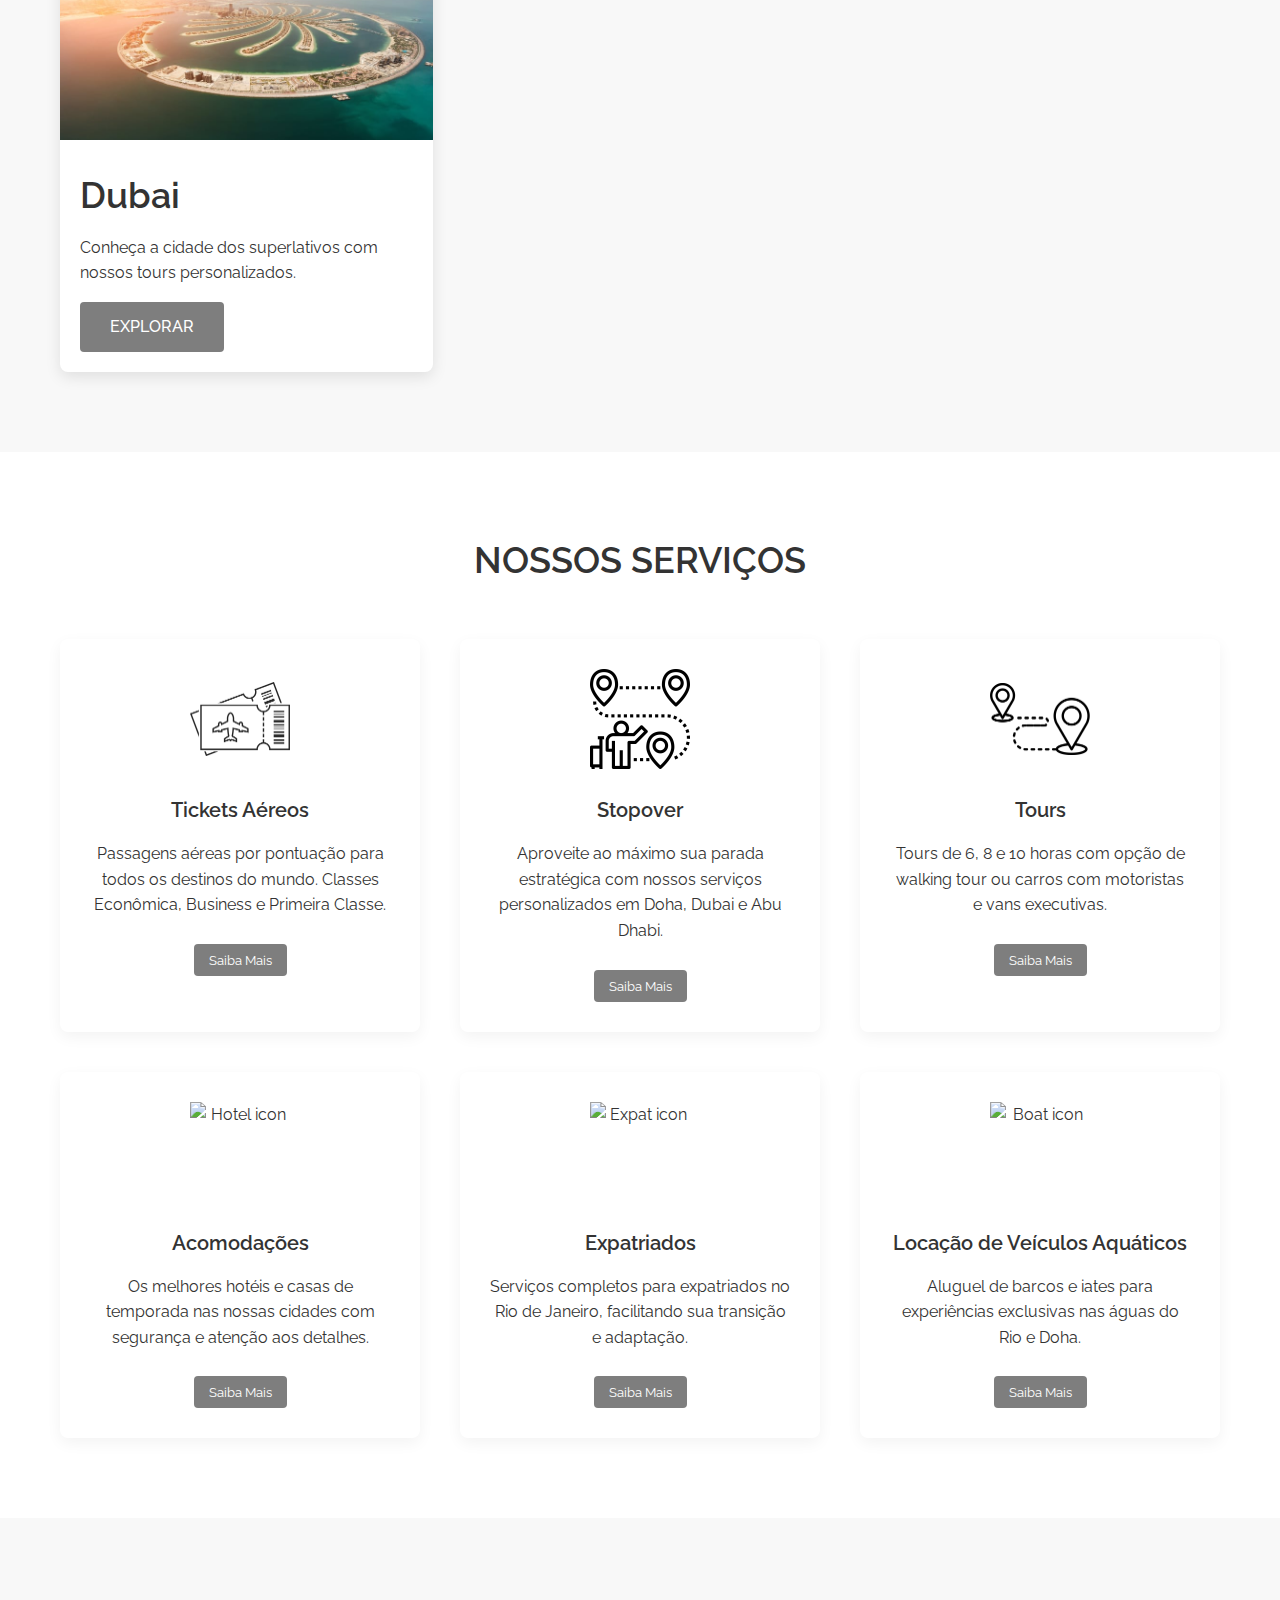
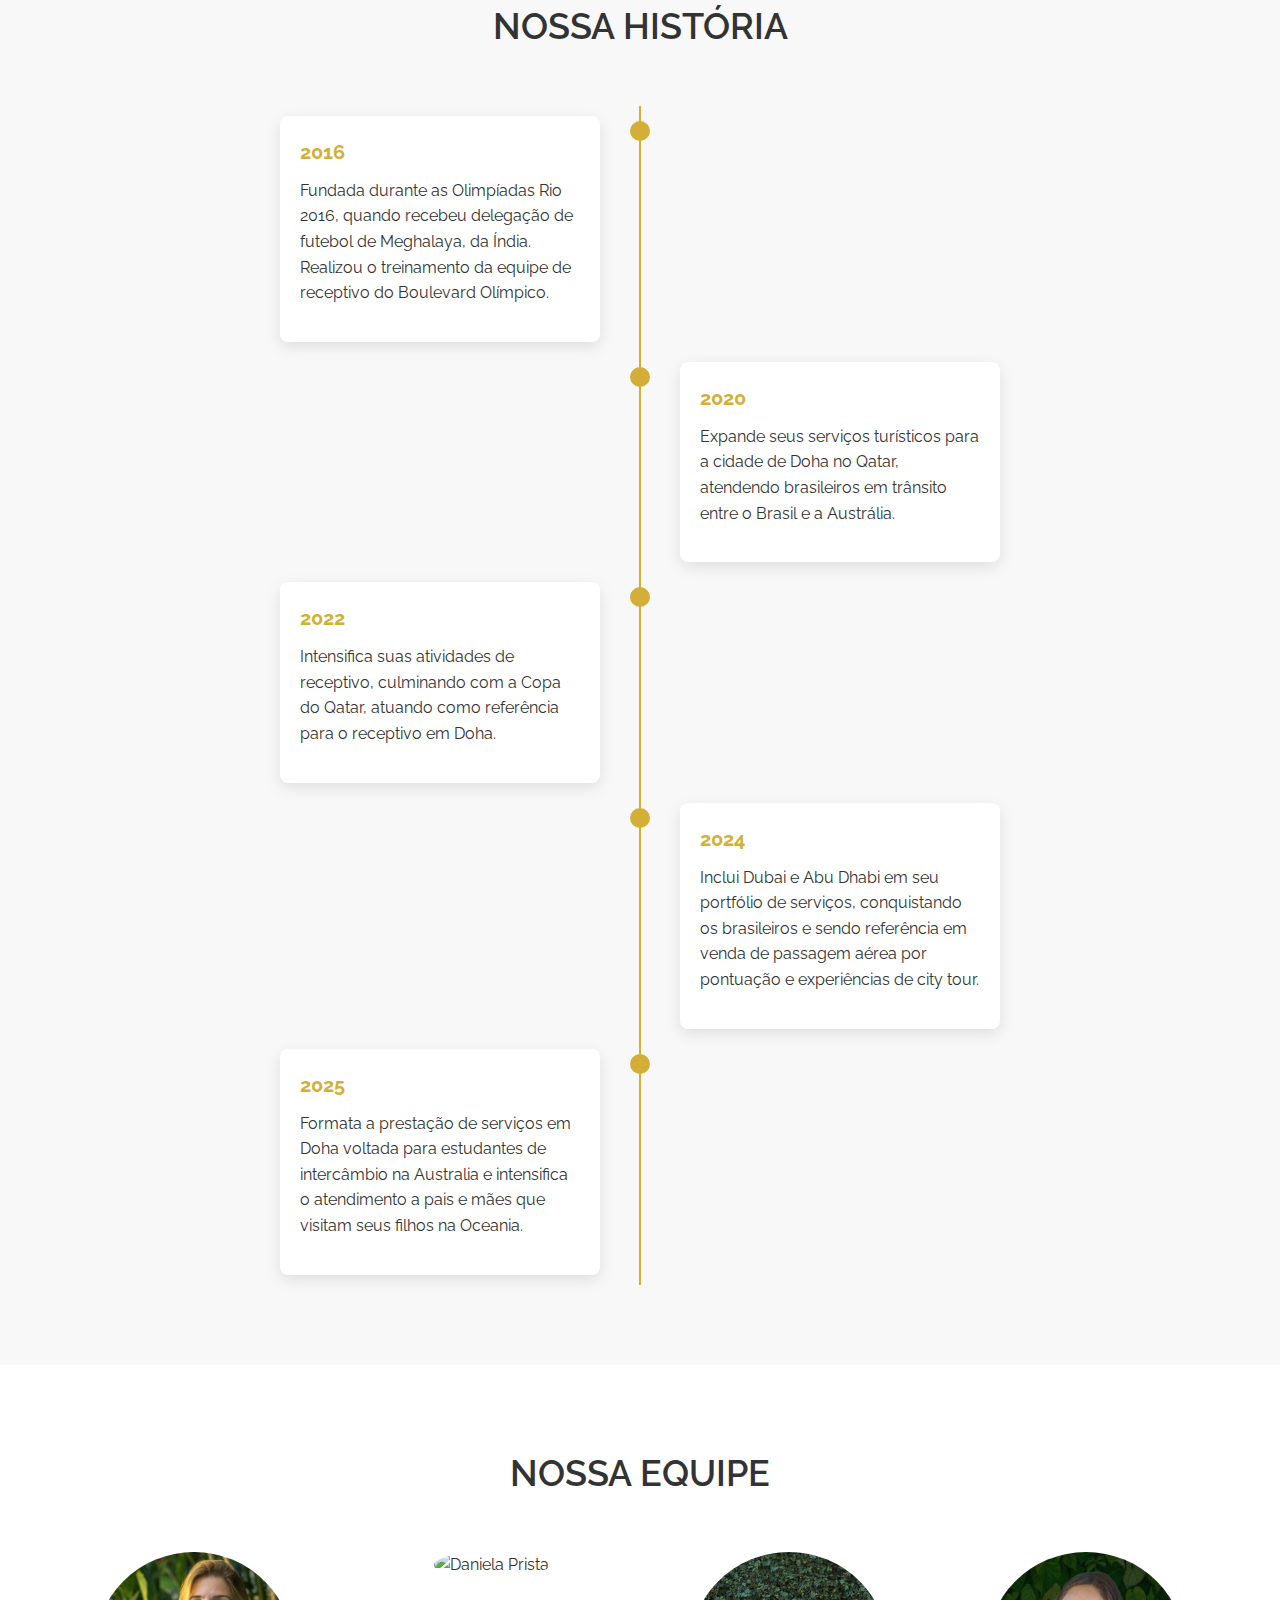
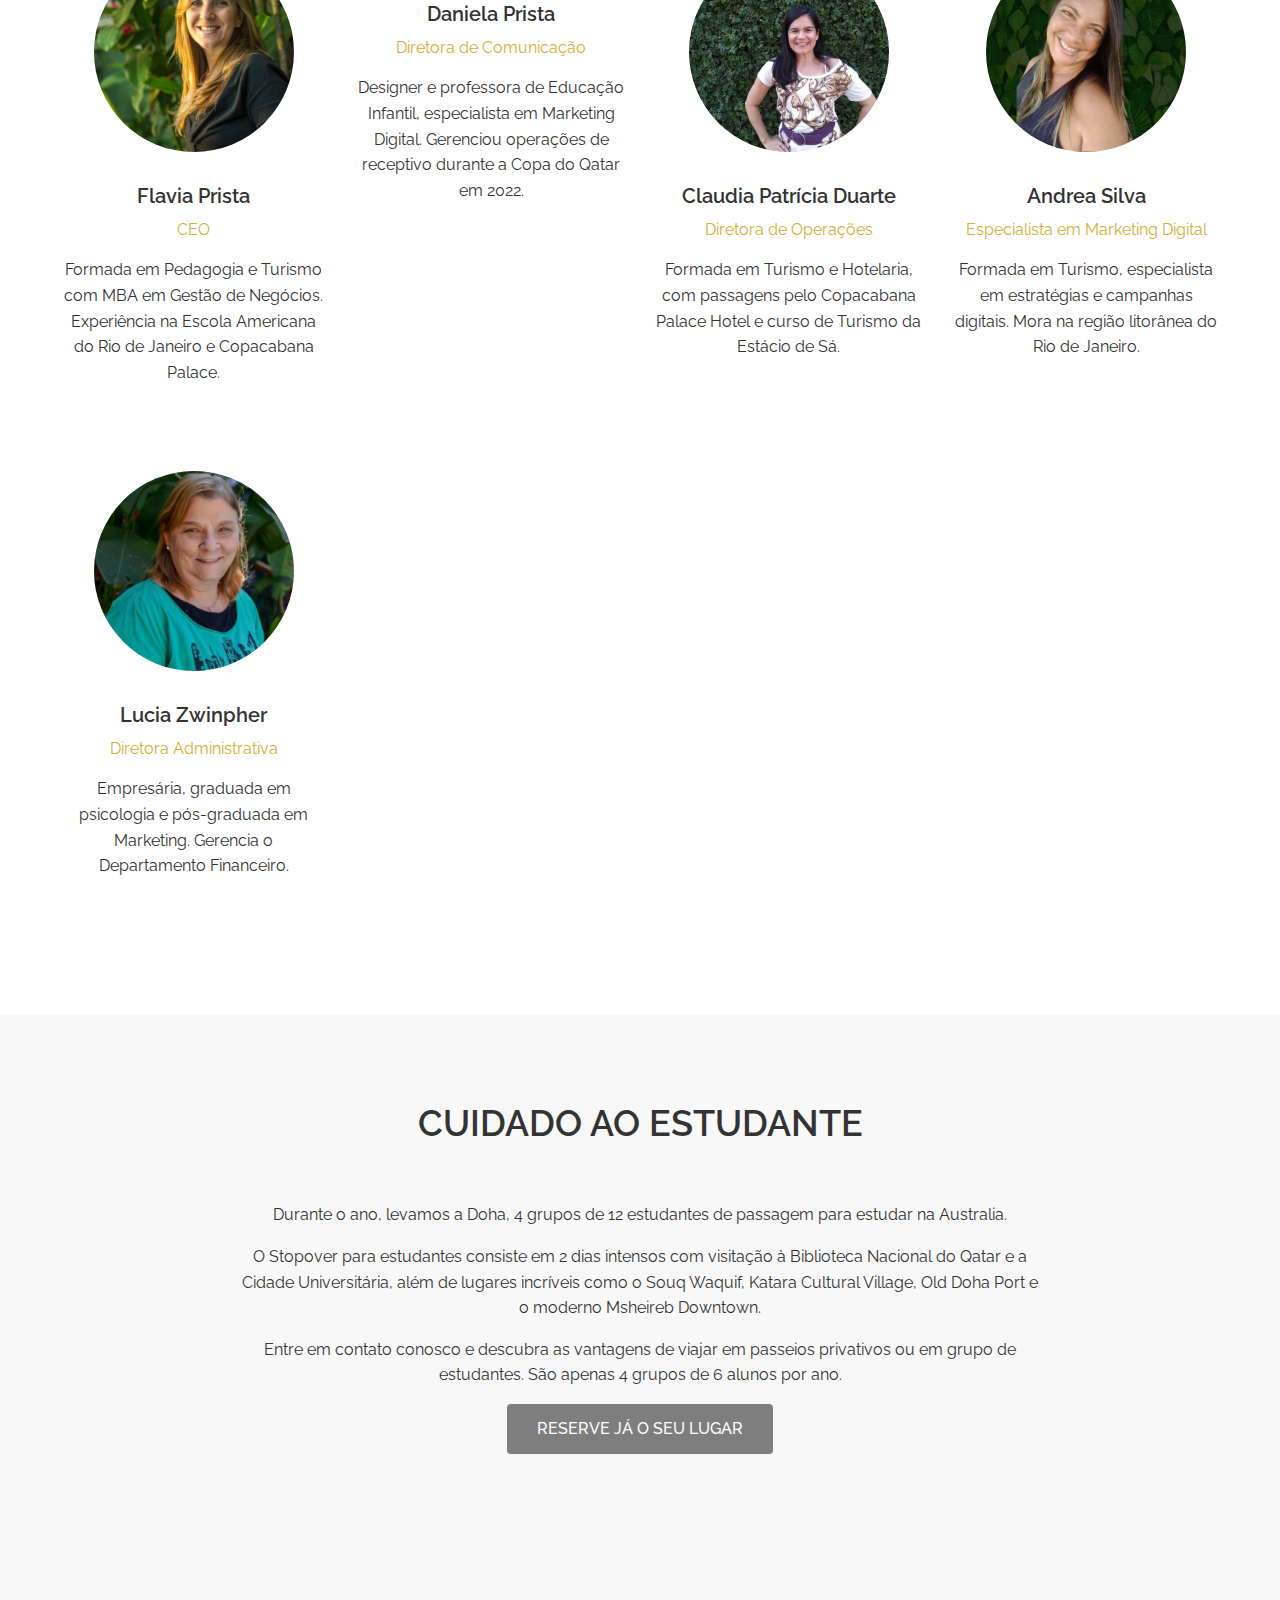
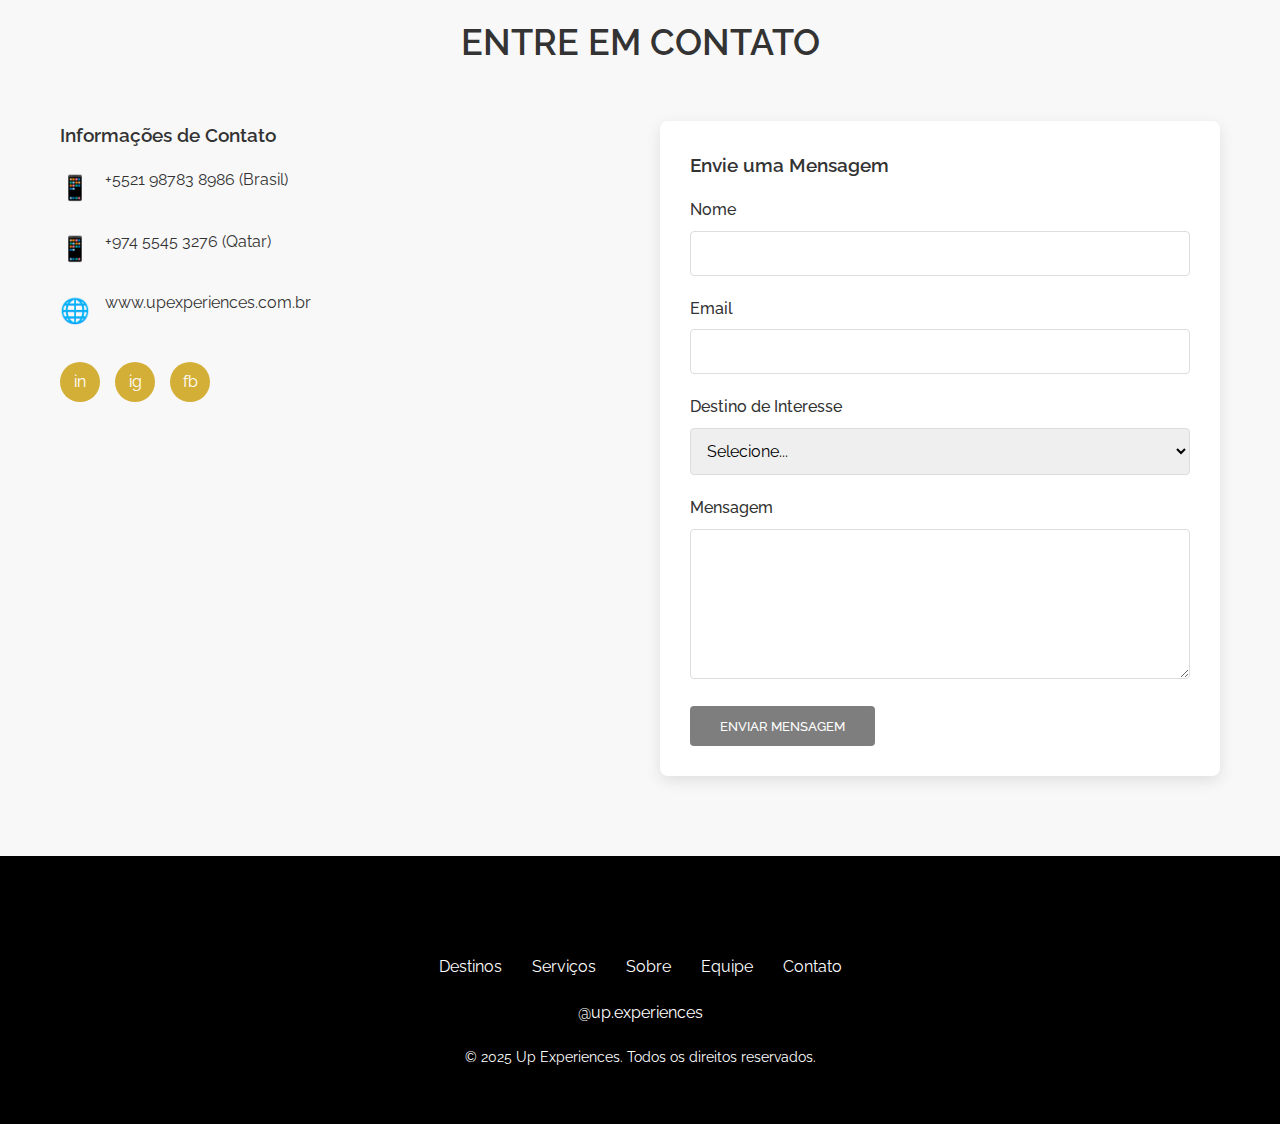
==== commit a61bcd53: "responsive design improvements" ====
--- a/index.html
+++ b/index.html
@@ -47,16 +47,32 @@
     <div class="overlay" id="overlay"></div>
 
     <!-- Hero Section -->
-    <section class="hero">
-        <div class="container hero-content">
-            <h1 class="hero-title">Viva o seu momento up</h1>
-            <h2 class="hero-subtitle">Rio de Janeiro · Doha · Abu Dhabi · Dubai</h2>
-            <p>Experimente viagens exclusivas e personalizadas com a Up Experiences</p>
-            <div class="hero-cta">
-                <a href="#contact" class="btn">Planejar Minha Viagem</a>
-            </div>
-        </div>
-    </section>
+   
+ <!-- Hero Section -->
+ <section class="hero">
+    <!-- Vídeo de fundo -->
+    <div class="hero-background">
+        <!-- Camada de vídeo (inicialmente oculta) -->
+        <div class="video-container">
+            <video id="hero-video" muted loop autoplay playsinline>
+                <source src="images/capa_site2_upexperience2025.mp4" type="video/mp4">
+                <!-- Adicione outros formatos de vídeo se necessário -->
+            </video>
+        </div>
+        <!-- Imagem de fallback (mostrada enquanto o vídeo carrega) -->
+        <div class="image-container"></div>
+    </div>
+    <!-- Overlay escuro para melhorar a legibilidade do texto -->
+    <div class="hero-overlay"></div>
+    <div class="container hero-content">
+        <h1 class="hero-title">Viva o seu momento up</h1>
+        <h2 class="hero-subtitle">Rio de Janeiro · Doha · Abu Dhabi · Dubai</h2>
+        <p>Experimente viagens exclusivas e personalizadas com a Up Experiences</p>
+        <div class="hero-cta">
+            <a href="#contact" class="btn">Planejar Minha Viagem</a>
+        </div>
+    </div>
+</section>
 
     <!-- Destinations Section -->
     <section id="destinations" class="destinations">
--- a/style.css
+++ b/style.css
@@ -69,6 +69,7 @@
     display: flex;
     justify-content: space-between;
     align-items: center;
+    padding: 0 10px;
 }
 
 .logo {
@@ -107,7 +108,8 @@
     cursor: pointer;
     background: none;
     border: none;
-    padding: 10px;
+    padding: 5px;
+    margin-left: 10px;
     z-index: 1100;
 }
 
@@ -218,16 +220,69 @@
 /* Hero Section */
 .hero {
     height: 100vh;
-    background: linear-gradient(rgba(0, 0, 0, 0.5), rgba(0, 0, 0, 0.5)), url('images/beach.jpg') center/cover no-repeat;
     display: flex;
     align-items: center;
     color: var(--light);
     text-align: center;
+    position: relative;
+    overflow: hidden;
+}
+
+.hero-background {
+    position: absolute;
+    top: 0;
+    left: 0;
+    width: 100%;
+    height: 100%;
+    z-index: -2;
+}
+
+.image-container {
+    position: absolute;
+    top: 0;
+    left: 0;
+    width: 100%;
+    height: 100%;
+    background: url('images/beach.jpg') center/cover no-repeat;
+    transition: opacity 1s ease;
+}
+
+.video-container {
+    position: absolute;
+    top: 0;
+    left: 0;
+    width: 100%;
+    height: 100%;
+    opacity: 0;
+    transition: opacity 1.5s ease;
+    z-index: 1; /* Prioridade sobre a imagem */
+}
+
+.video-container.loaded {
+    opacity: 1;
+}
+
+.hero video {
+    width: 100%;
+    height: 100%;
+    object-fit: cover;
+}
+
+.hero-overlay {
+    position: absolute;
+    top: 0;
+    left: 0;
+    width: 100%;
+    height: 100%;
+    background: rgba(0, 0, 0, 0.5);
+    z-index: -1;
 }
 
 .hero-content {
     max-width: 800px;
     margin: 0 auto;
+    position: relative;
+    z-index: 1;
 }
 
 .hero-title {
@@ -260,8 +315,8 @@
 
 .destinations-grid {
     display: grid;
-    grid-template-columns: repeat(auto-fill, minmax(400px, 1fr));
-    gap: 30px;
+    grid-template-columns: repeat(auto-fill, minmax(300px, 1fr));
+    gap: 20px;
 }
 
 .destination-card {
@@ -662,4 +717,58 @@
     .timeline-item:nth-child(even)::after {
         left: 31px;
     }
+    
+    /* Correções para mobile */
+    .destination-card {
+        width: 100%;
+        margin-bottom: 15px;
+    }
+    
+    .card-img {
+        height: 180px;
+    }
+    
+    .card-content {
+        padding: 15px;
+    }
+    
+    .card-title {
+        font-size: 28px;
+    }
+}
+
+/* Ajustes adicionais para telas muito pequenas */
+@media (max-width: 480px) {
+    .container {
+        padding: 0 15px;
+    }
+    
+    .destinations-grid {
+        grid-template-columns: 1fr;
+    }
+    
+    .service-list {
+        grid-template-columns: 1fr;
+    }
+    
+    .team-grid {
+        grid-template-columns: 1fr;
+    }
+    
+    .contact-container {
+        grid-template-columns: 1fr;
+    }
+    
+    .hero-title {
+        font-size: 32px;
+    }
+    
+    .section-title {
+        font-size: 24px;
+        margin-bottom: 30px;
+    }
+    
+    .card-title {
+        font-size: 24px;
+    }
 }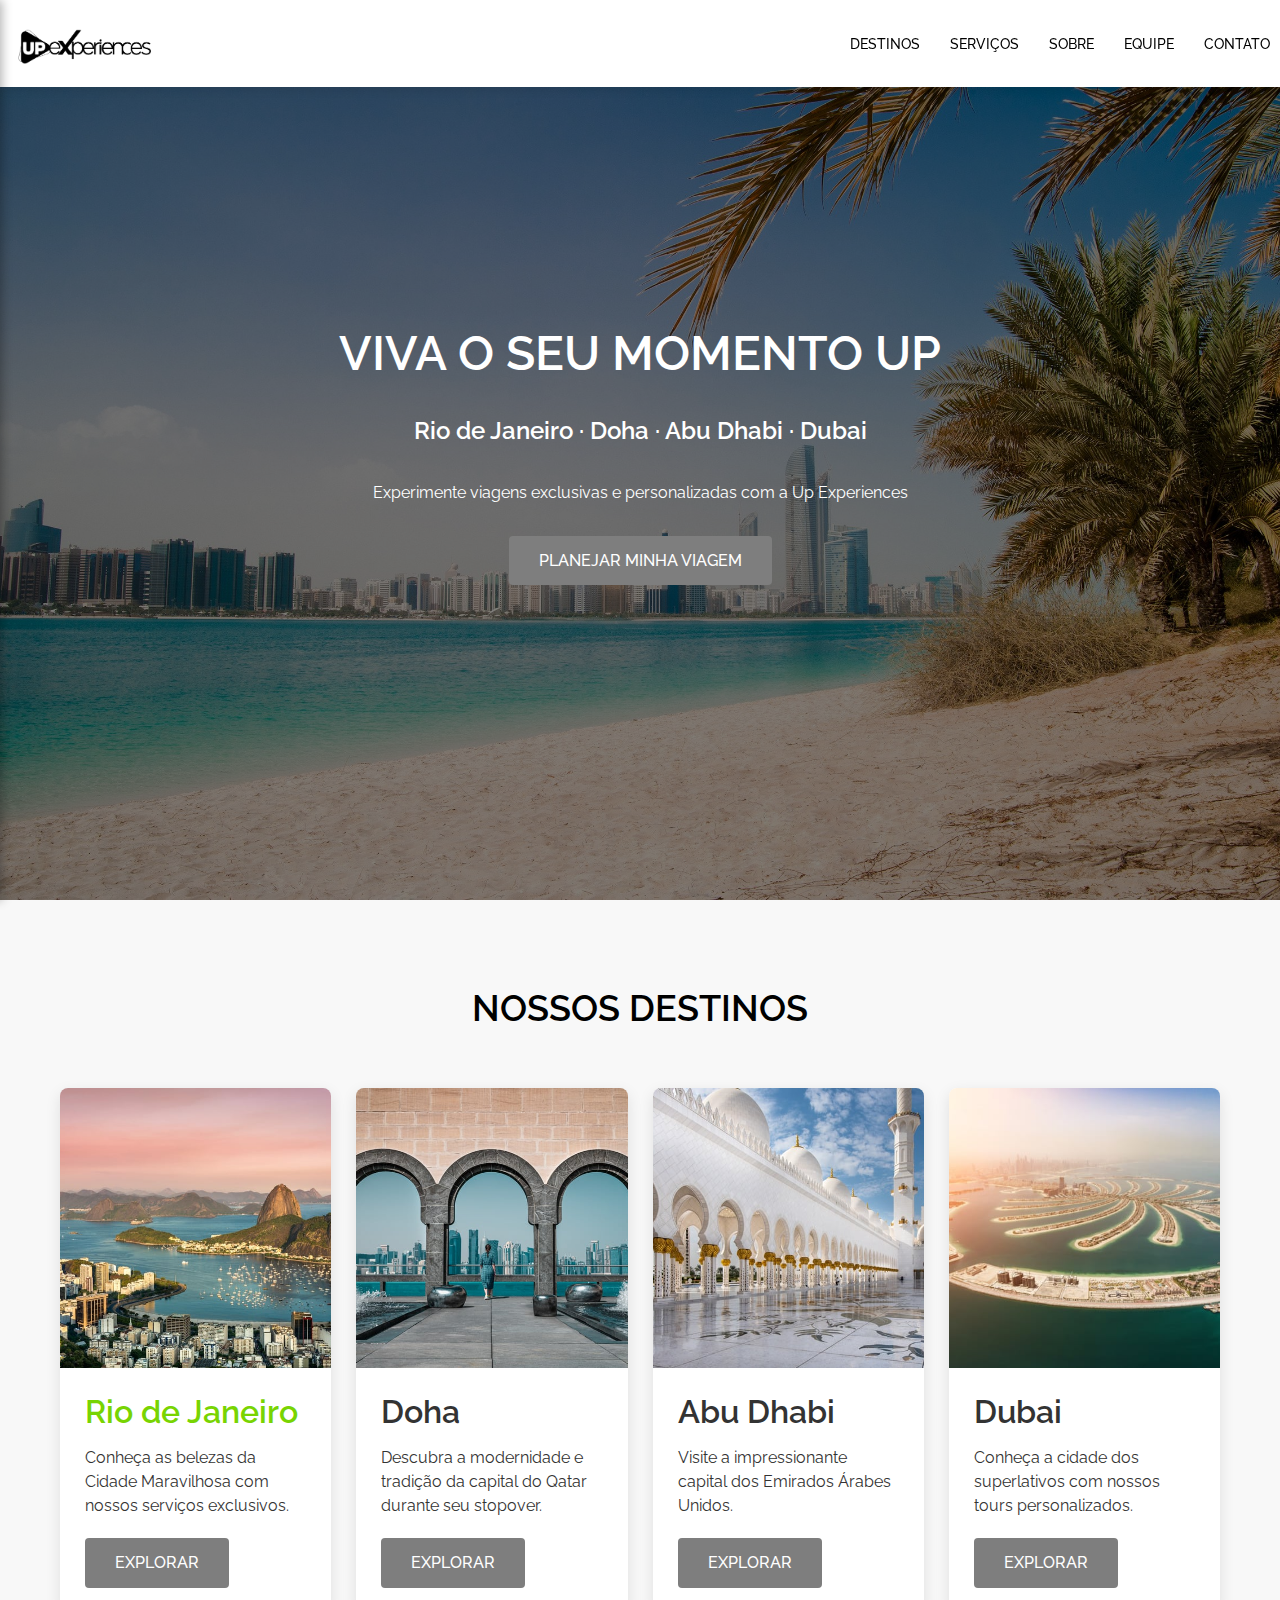
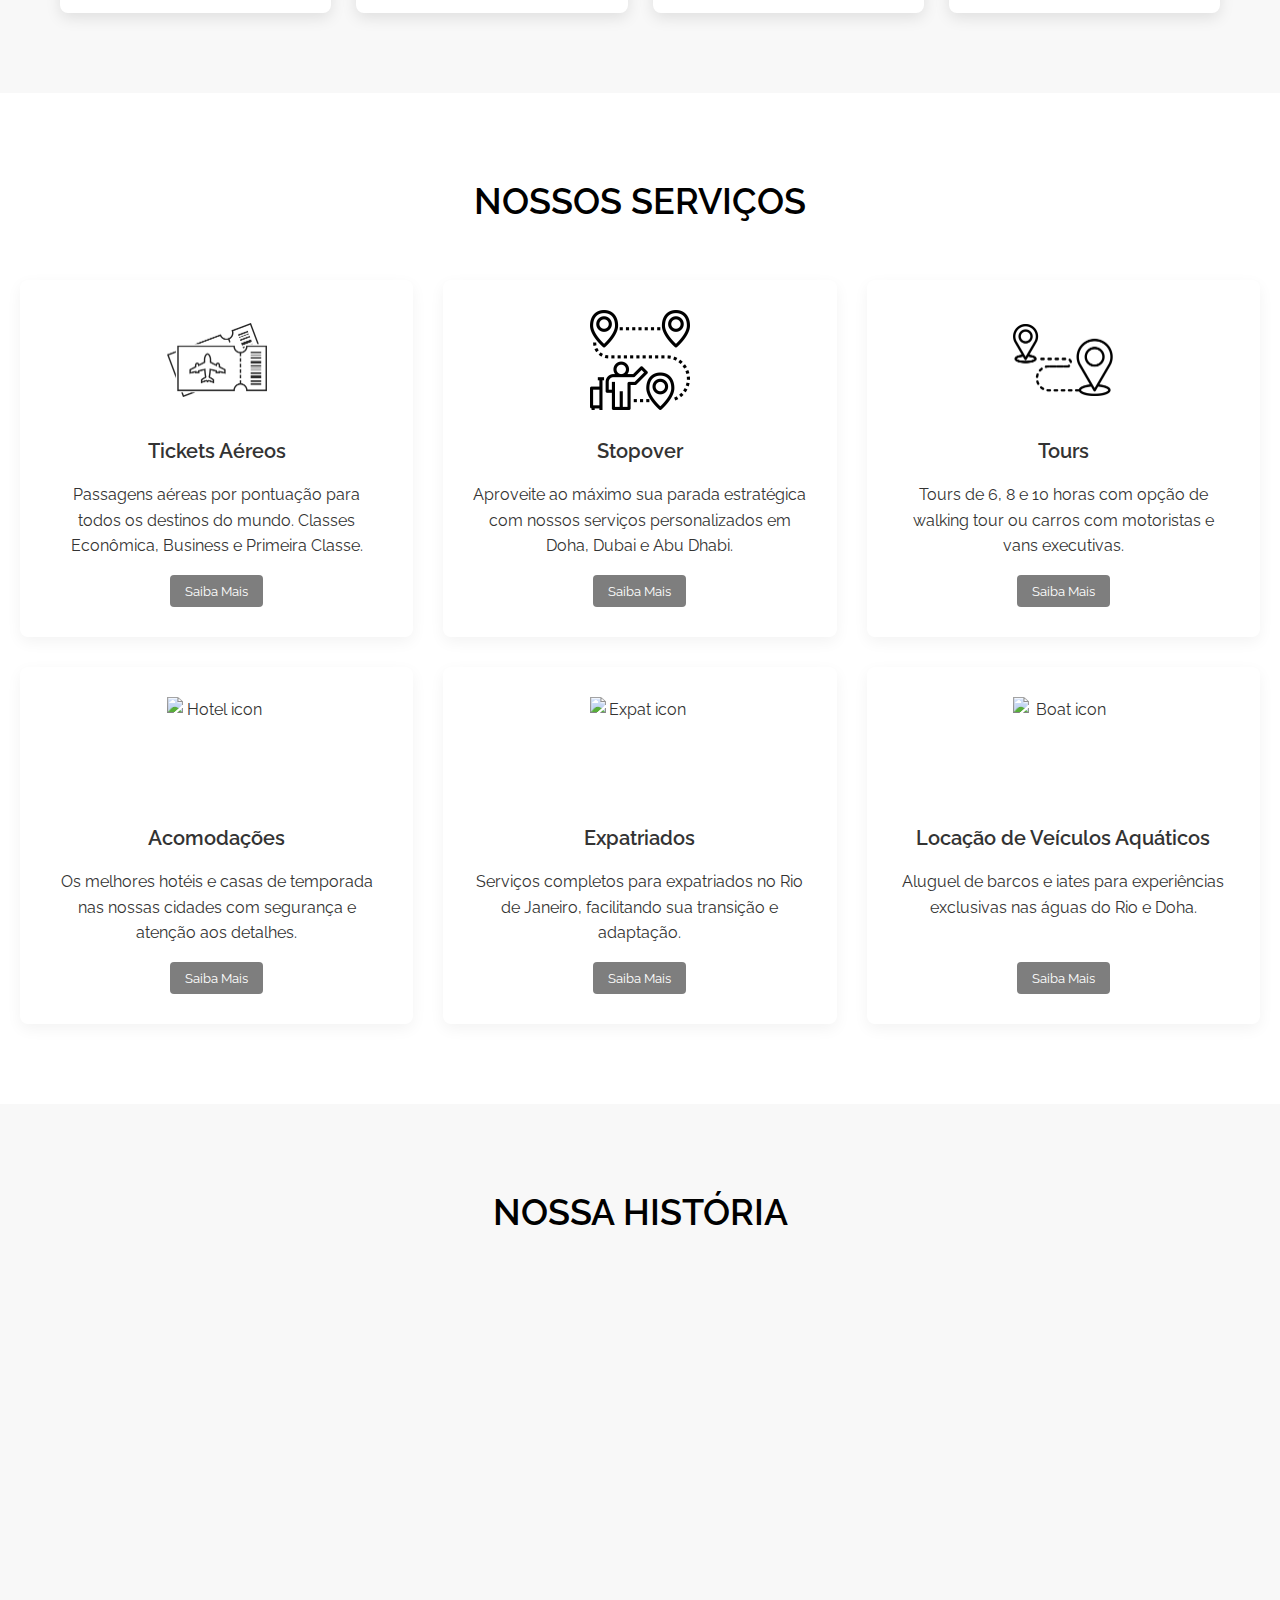
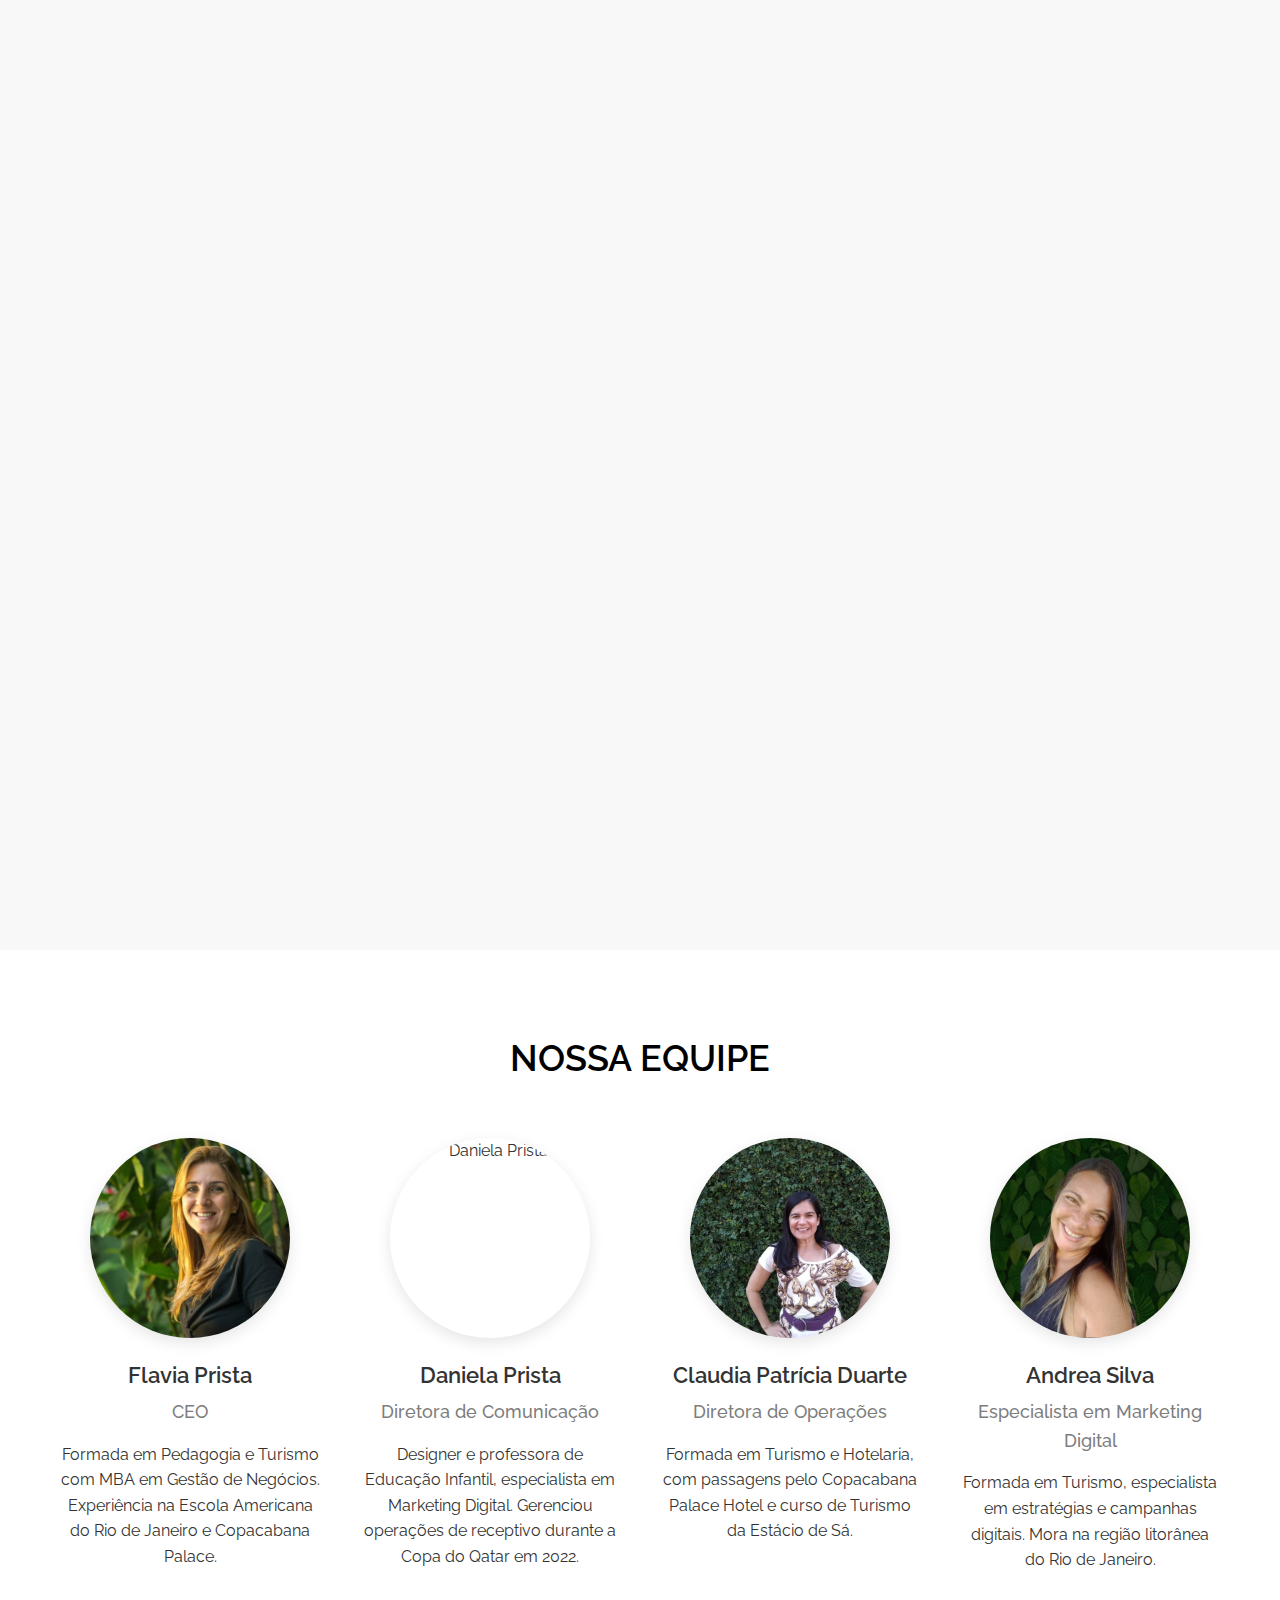
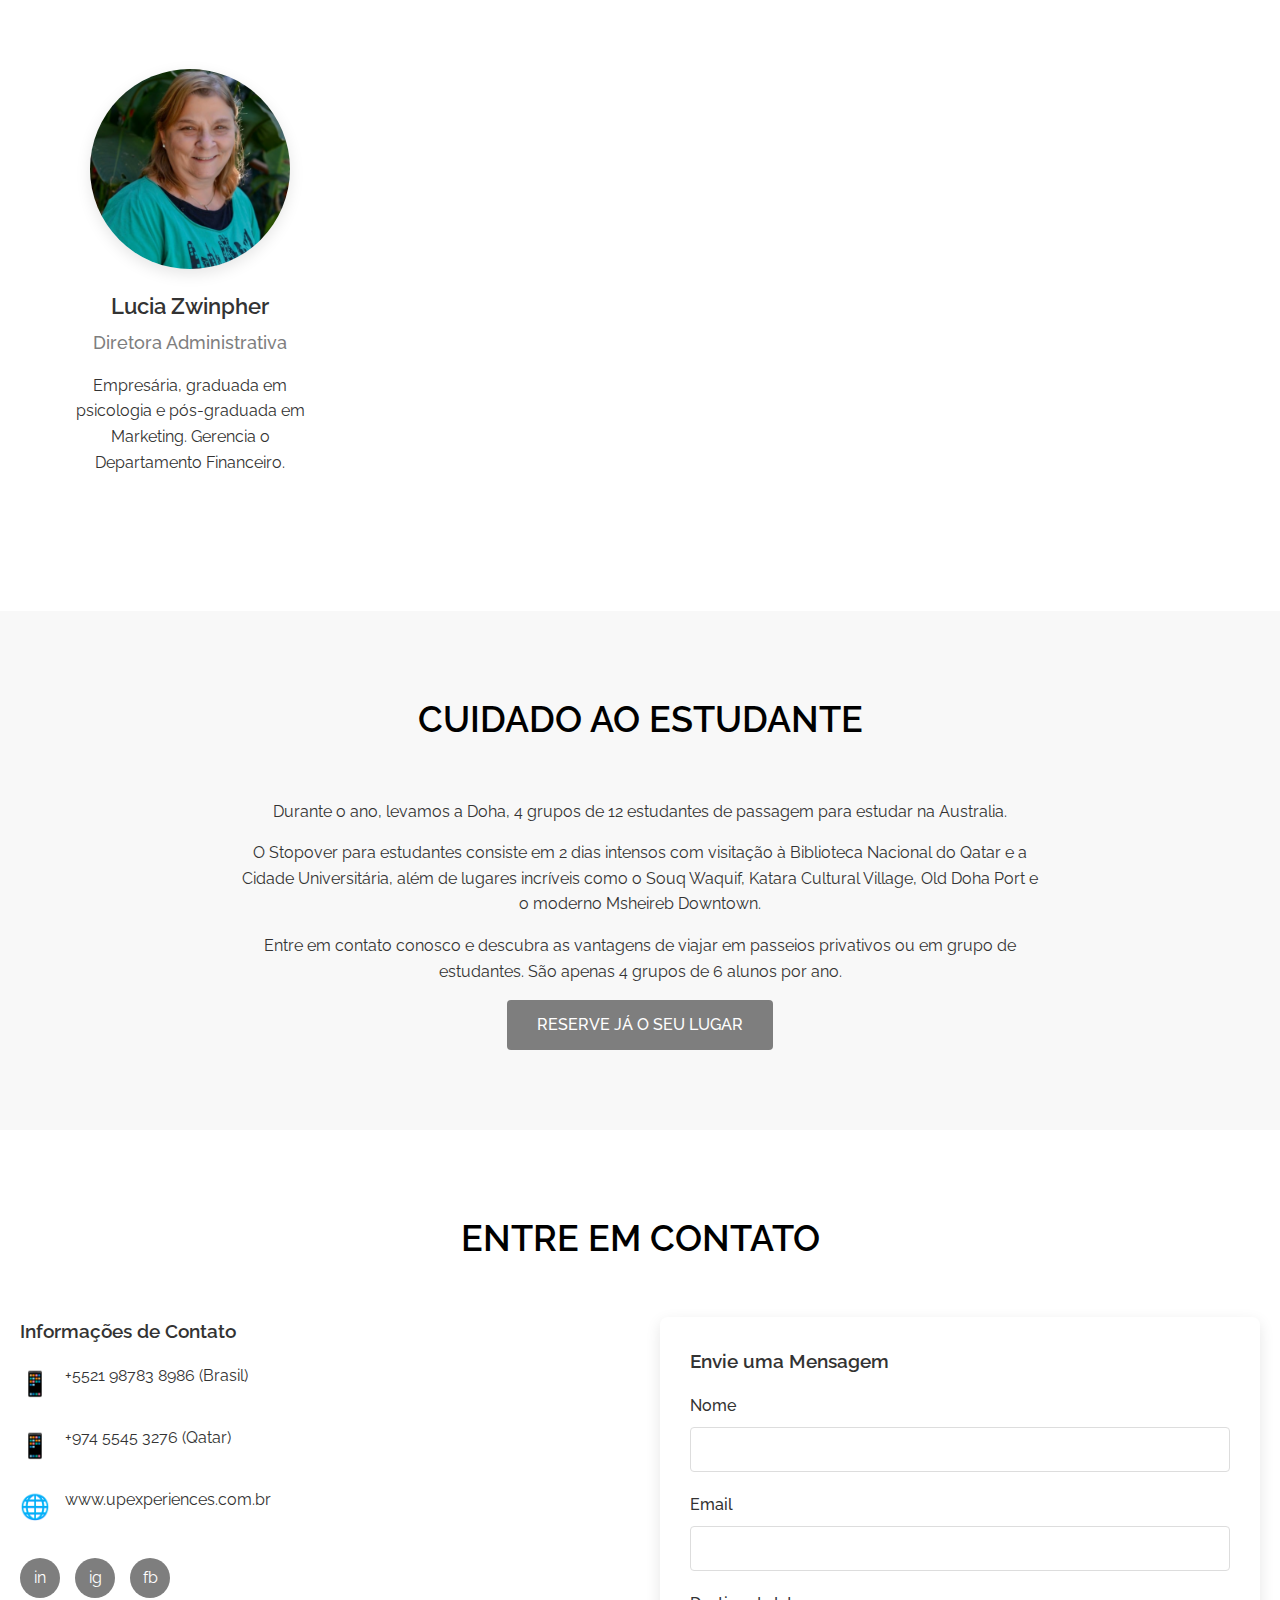
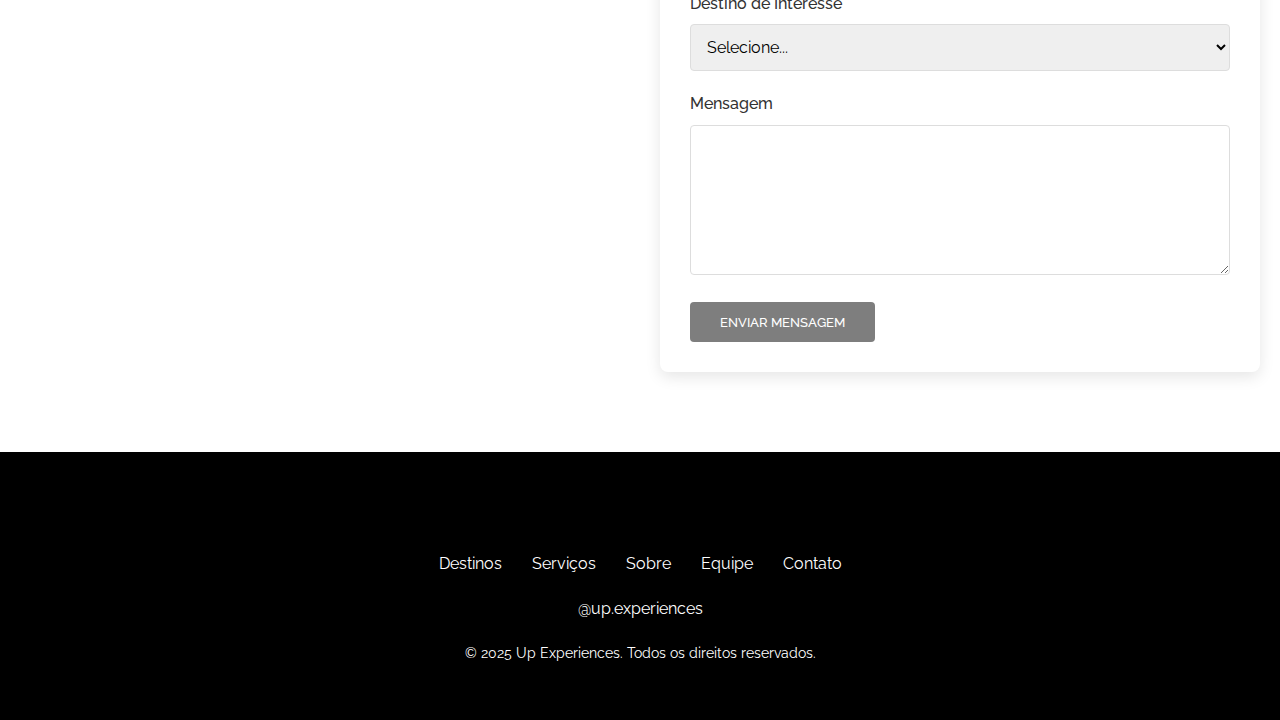
==== commit 342a50b9: "animations" ====
--- a/index.html
+++ b/index.html
@@ -258,7 +258,7 @@
     </section>
 
     <!-- Contact Section -->
-    <section id="contact" class="contact">
+    <section id="contact" class="contact" style="background-color:var(--light)">
         <div class="container">
             <h2 class="section-title">Entre em Contato</h2>
             <div class="contact-container">
--- a/style.css
+++ b/style.css
@@ -2,7 +2,7 @@
 :root {
     --primary: #000;
     --secondary: #333;
-    --accent: #d4af37;
+    --accent: #7e7e7e;
     --light: #fff;
     --text: #333;
     --bg-light: #f8f8f8;
@@ -32,9 +32,16 @@
 
 .container {
     width: 100%;
-    max-width: 1200px;
+    max-width: 1600px; /* Aumentado para 1600px */
     margin: 0 auto;
     padding: 0 20px;
+    box-sizing: border-box;
+}
+
+@media (min-width: 1600px) {
+    .container {
+        max-width: 1800px; /* Maior ainda para telas extra-largas */
+    }
 }
 
 .btn {
@@ -49,6 +56,8 @@
     border: none;
     cursor: pointer;
     text-transform: uppercase;
+    align-self: flex-start; /* Alinha o botão à esquerda */
+    margin-top: auto; /* Empurra o botão para o final do card */
 }
 
 .btn:hover {
@@ -63,8 +72,18 @@
     position: fixed;
     width: 100%;
     z-index: 1000;
-    box-shadow: 0 2px 10px rgba(0, 0, 0, 0.1); 
-}
+    box-shadow: 0 2px 10px rgba(0, 0, 0, 0.1);
+    transition: all 0.3s ease; /* Adiciona transição suave */
+}
+
+/* Header com efeito de glassmorfismo */
+header.glass-effect {
+    background-color: rgba(255, 255, 255, 0.85); /* Fundo levemente transparente */
+    backdrop-filter: blur(8px); /* Efeito de desfoque atrás do header */
+    -webkit-backdrop-filter: blur(8px); /* Para compatibilidade com Safari */
+    box-shadow: 0 4px 15px rgba(0, 0, 0, 0.07); /* Sombra mais suave */
+}
+
 .nav-container {
     display: flex;
     justify-content: space-between;
@@ -77,6 +96,13 @@
     font-weight: 700;
     color: var(--primary);
     text-decoration: none;
+    display: flex;
+    align-items: center;
+}
+
+.logo img {
+    max-width: 150px;
+    height: auto;
 }
 
 .nav-menu {
@@ -96,7 +122,6 @@
     font-weight: 500;
     transition: color 0.3s ease;
 }
-
 
 .nav-link:hover {
     color: var(--accent);
@@ -196,27 +221,6 @@
     opacity: 1;
 }
 
-@media screen and (max-width: 991px) {
-    .nav-menu {
-        display: none;
-    }
-    
-    .hamburger {
-        display: flex;
-        flex-direction: column;
-        align-items: center;
-        justify-content: center;
-    }
-    
-    .hero-title {
-        font-size: 36px;
-    }
-    
-    .hero-subtitle {
-        font-size: 18px;
-    }
-}
-
 /* Hero Section */
 .hero {
     height: 100vh;
@@ -311,12 +315,17 @@
     margin-bottom: 50px;
     font-size: 36px;
     text-transform: uppercase;
+    color: var(--primary);
 }
 
 .destinations-grid {
     display: grid;
-    grid-template-columns: repeat(auto-fill, minmax(300px, 1fr));
-    gap: 20px;
+    grid-template-columns: repeat(4, 1fr);
+    gap: 25px;
+    max-width: 1600px; /* Aumentado para permitir cards mais largos */
+    margin: 0 auto;
+    padding: 0 20px;
+    width: 100%;
 }
 
 .destination-card {
@@ -325,6 +334,9 @@
     overflow: hidden;
     box-shadow: 0 5px 15px rgba(0, 0, 0, 0.1);
     transition: transform 0.3s ease;
+    height: 100%;
+    display: flex;
+    flex-direction: column;
 }
 
 .destination-card:hover {
@@ -332,22 +344,33 @@
 }
 
 .card-img {
-    height: 200px;
+    height: 280px; /* Aumentado para imagens maiores */
     width: 100%;
     object-fit: cover;
 }
 
 .card-content {
-    padding: 20px;
+    padding: 25px; /* Maior espaçamento interno */
+    flex-grow: 1;
+    display: flex;
+    flex-direction: column;
 }
 
 .card-title {
-    font-size: 36px;
-    margin-bottom: 10px;
+    font-size: 32px; /* Tamanho ajustado */
+    margin-bottom: 15px;
+    line-height: 1.2;
 }
 
 .rio-de-janeiro {
     color: #78d402;
+}
+
+.card-content p {
+    font-size: 16px;
+    line-height: 1.5;
+    margin-bottom: 20px;
+    flex-grow: 1;
 }
 
 /* Services */
@@ -357,8 +380,10 @@
 
 .service-list {
     display: grid;
-    grid-template-columns: repeat(auto-fill, minmax(300px, 1fr));
-    gap: 40px;
+    grid-template-columns: repeat(3, 1fr); /* 3 colunas em telas grandes */
+    gap: 30px;
+    max-width: 1400px;
+    margin: 0 auto;
 }
 
 .service-item {
@@ -368,10 +393,11 @@
     background-color: var(--light);
     box-shadow: 0 5px 15px rgba(0, 0, 0, 0.05);
     transition: transform 0.3s ease;
-    min-height: 320px; /* Altura mínima para manter consistência */
-}
-
-
+    min-height: 320px;
+    display: flex;
+    flex-direction: column;
+    align-items: center;
+}
 
 .service-item:hover {
     transform: translateY(-5px);
@@ -383,13 +409,12 @@
     margin-bottom: 25px;
     object-fit: contain;
     display: block;
-    margin-left: auto;
-    margin-right: auto;
 }
 
 .service-title {
     font-size: 20px;
     margin-bottom: 15px;
+    font-weight: 600;
 }
 
 .service-btn {
@@ -400,11 +425,53 @@
     border-radius: 4px;
     cursor: pointer;
     transition: background-color 0.3s ease;
-    margin-top: 10px;
+    margin-top: auto;
 }
 
 .service-btn:hover {
     background-color: var(--primary);
+}
+
+/* Responsividade para serviços */
+@media (max-width: 1200px) {
+    .service-list {
+        grid-template-columns: repeat(2, 1fr); /* 2 colunas em telas médias */
+        max-width: 900px;
+    }
+}
+
+@media (max-width: 768px) {
+    .service-list {
+        grid-template-columns: 1fr; /* 1 coluna em telas pequenas */
+        max-width: 500px;
+    }
+    
+    .service-item {
+        min-height: 280px;
+    }
+    
+    .service-icon {
+        width: 80px; /* Ícones menores em telas pequenas */
+        height: 80px;
+        margin-bottom: 15px;
+    }
+    
+    .service-title {
+        font-size: 18px;
+    }
+}
+
+@media (max-width: 480px) {
+    .service-icon {
+        width: 60px; /* Ícones ainda menores em telas muito pequenas */
+        height: 60px;
+        margin-bottom: 10px;
+    }
+    
+    .service-item {
+        padding: 20px;
+        min-height: 240px;
+    }
 }
 
 /* Modal Styles */
@@ -487,12 +554,35 @@
     bottom: 0;
     left: 50%;
     margin-left: -1px;
+    height: 0; /* Início com altura zero para animação */
+    transition: height 1.5s ease; /* Animação da linha central */
+}
+
+.timeline-container.animate::after {
+    height: 100%; /* A altura final quando animada */
 }
 
 .timeline-item {
     padding: 10px 40px;
     position: relative;
     width: 50%;
+    opacity: 0; /* Inicialmente invisível */
+    transform: translateX(-50px); /* Deslocado para animação */
+    transition: opacity 0.8s ease, transform 0.8s ease;
+}
+
+.timeline-item:nth-child(even) {
+    left: 50%;
+    transform: translateX(50px); /* Deslocado no sentido oposto */
+}
+
+.timeline-item:nth-child(odd) {
+    left: 0;
+}
+
+.timeline-item.animate {
+    opacity: 1;
+    transform: translateX(0); /* Posição final */
 }
 
 .timeline-item::after {
@@ -505,14 +595,13 @@
     top: 15px;
     right: -10px;
     z-index: 1;
-}
-
-.timeline-item:nth-child(even) {
-    left: 50%;
-}
-
-.timeline-item:nth-child(odd) {
-    left: 0;
+    transform: scale(0); /* Inicialmente invisível */
+    transition: transform 0.5s ease;
+}
+
+.timeline-item.animate::after {
+    transform: scale(1); /* Tamanho final quando animado */
+    animation: glow 2s infinite; /* Efeito de brilho */
 }
 
 .timeline-item:nth-child(even)::after {
@@ -533,20 +622,40 @@
     font-size: 20px;
 }
 
+/* Animação de brilho para os pontos da timeline */
+@keyframes glow {
+    0% {
+        box-shadow: 0 0 0 rgba(126, 126, 126, 0.8);
+    }
+    50% {
+        box-shadow: 0 0 10px rgba(126, 126, 126, 0.8);
+    }
+    100% {
+        box-shadow: 0 0 0 rgba(126, 126, 126, 0.8);
+    }
+}
+
 /* Team */
 .team {
     padding: 80px 0;
+    text-align: center;
 }
 
 .team-grid {
     display: grid;
-    grid-template-columns: repeat(auto-fill, minmax(250px, 1fr));
-    gap: 30px;
+    grid-template-columns: repeat(5, 1fr);
+    gap: 40px;
+    max-width: 1600px;
+    margin: 0 auto;
+    padding: 0 20px;
 }
 
 .team-member {
     text-align: center;
     margin-bottom: 40px;
+    display: flex;
+    flex-direction: column;
+    align-items: center;
 }
 
 .member-img {
@@ -555,18 +664,59 @@
     border-radius: 50%;
     object-fit: cover;
     margin-bottom: 20px;
-    
+    box-shadow: 0 5px 15px rgba(0, 0, 0, 0.1);
 }
 
 .member-name {
-    font-size: 20px;
+    font-size: 22px;
     margin-bottom: 5px;
+    font-weight: 600;
 }
 
 .member-title {
-    font-size: 16px;
+    font-size: 18px;
     color: var(--accent);
     margin-bottom: 15px;
+    font-weight: 500;
+}
+
+/* Responsividade da equipe */
+@media (max-width: 1400px) {
+    .team-grid {
+        grid-template-columns: repeat(4, 1fr);
+        max-width: 1200px;
+    }
+}
+
+@media (max-width: 1200px) {
+    .team-grid {
+        grid-template-columns: repeat(3, 1fr);
+        max-width: 900px;
+    }
+}
+
+@media (max-width: 900px) {
+    .team-grid {
+        grid-template-columns: repeat(2, 1fr);
+        gap: 30px;
+    }
+    
+    .member-img {
+        width: 180px;
+        height: 180px;
+    }
+}
+
+@media (max-width: 600px) {
+    .team-grid {
+        grid-template-columns: 1fr;
+        max-width: 400px;
+    }
+    
+    .member-img {
+        width: 220px;
+        height: 220px;
+    }
 }
 
 /* Contact */
@@ -683,7 +833,18 @@
 }
 
 /* Responsive */
-@media (max-width: 768px) {
+@media screen and (max-width: 991px) {
+    .nav-menu {
+        display: none;
+    }
+    
+    .hamburger {
+        display: flex;
+        flex-direction: column;
+        align-items: center;
+        justify-content: center;
+    }
+    
     .hero-title {
         font-size: 36px;
     }
@@ -691,11 +852,10 @@
     .hero-subtitle {
         font-size: 18px;
     }
-    
-    .section-title {
-        font-size: 28px;
-    }
-    
+}
+
+/* Ajustes responsivos para a timeline em telas pequenas */
+@media screen and (max-width: 768px) {
     .timeline-container::after {
         left: 40px;
     }
@@ -704,10 +864,17 @@
         width: 100%;
         padding-left: 70px;
         padding-right: 20px;
+        transform: translateY(50px); /* Animação vertical em telas pequenas */
     }
     
     .timeline-item:nth-child(even) {
         left: 0;
+        transform: translateY(50px); /* Animação vertical em telas pequenas */
+    }
+    
+    .timeline-item.animate, 
+    .timeline-item:nth-child(even).animate {
+        transform: translateY(0); /* Posição final é a mesma para todos */
     }
     
     .timeline-item::after {
@@ -717,23 +884,70 @@
     .timeline-item:nth-child(even)::after {
         left: 31px;
     }
+}
+
+/* Ajustes responsivos para telas extra-grandes */
+@media (min-width: 1600px) {
+    .destinations-grid {
+        grid-template-columns: repeat(4, 1fr);
+        max-width: 1800px; /* Ainda maior para telas extra-largas */
+        gap: 20px; /* Gap reduzido em telas grandes para cards ocuparem mais espaço */
+    }
+    
+    .card-img {
+        height: 320px; /* Ainda mais alto para telas grandes */
+    }
+}
+
+/* Ajustes responsivos para a grid de destinos */
+@media (max-width: 1599px) {
+    .destinations-grid {
+        max-width: 1400px;
+        grid-template-columns: repeat(4, 1fr);
+        gap: 25px;
+    }
+}
+
+@media (max-width: 1399px) {
+    .destinations-grid {
+        max-width: 1200px;
+    }
+}
+
+@media (max-width: 1200px) {
+    .destinations-grid {
+        grid-template-columns: repeat(2, 1fr);
+        gap: 25px;
+        max-width: 900px;
+    }
+}
+
+@media (max-width: 768px) {
+    .hero-title {
+        font-size: 36px;
+    }
+    
+    .hero-subtitle {
+        font-size: 18px;
+    }
+    
+    .section-title {
+        font-size: 28px;
+    }
     
     /* Correções para mobile */
-    .destination-card {
-        width: 100%;
-        margin-bottom: 15px;
-    }
-    
-    .card-img {
-        height: 180px;
-    }
-    
     .card-content {
         padding: 15px;
     }
     
     .card-title {
         font-size: 28px;
+    }
+}
+
+@media (max-width: 600px) {
+    .destinations-grid {
+        grid-template-columns: 1fr;
     }
 }
 
@@ -743,16 +957,8 @@
         padding: 0 15px;
     }
     
-    .destinations-grid {
-        grid-template-columns: 1fr;
-    }
-    
-    .service-list {
-        grid-template-columns: 1fr;
-    }
-    
-    .team-grid {
-        grid-template-columns: 1fr;
+    .logo img {
+        max-width: 120px;
     }
     
     .contact-container {
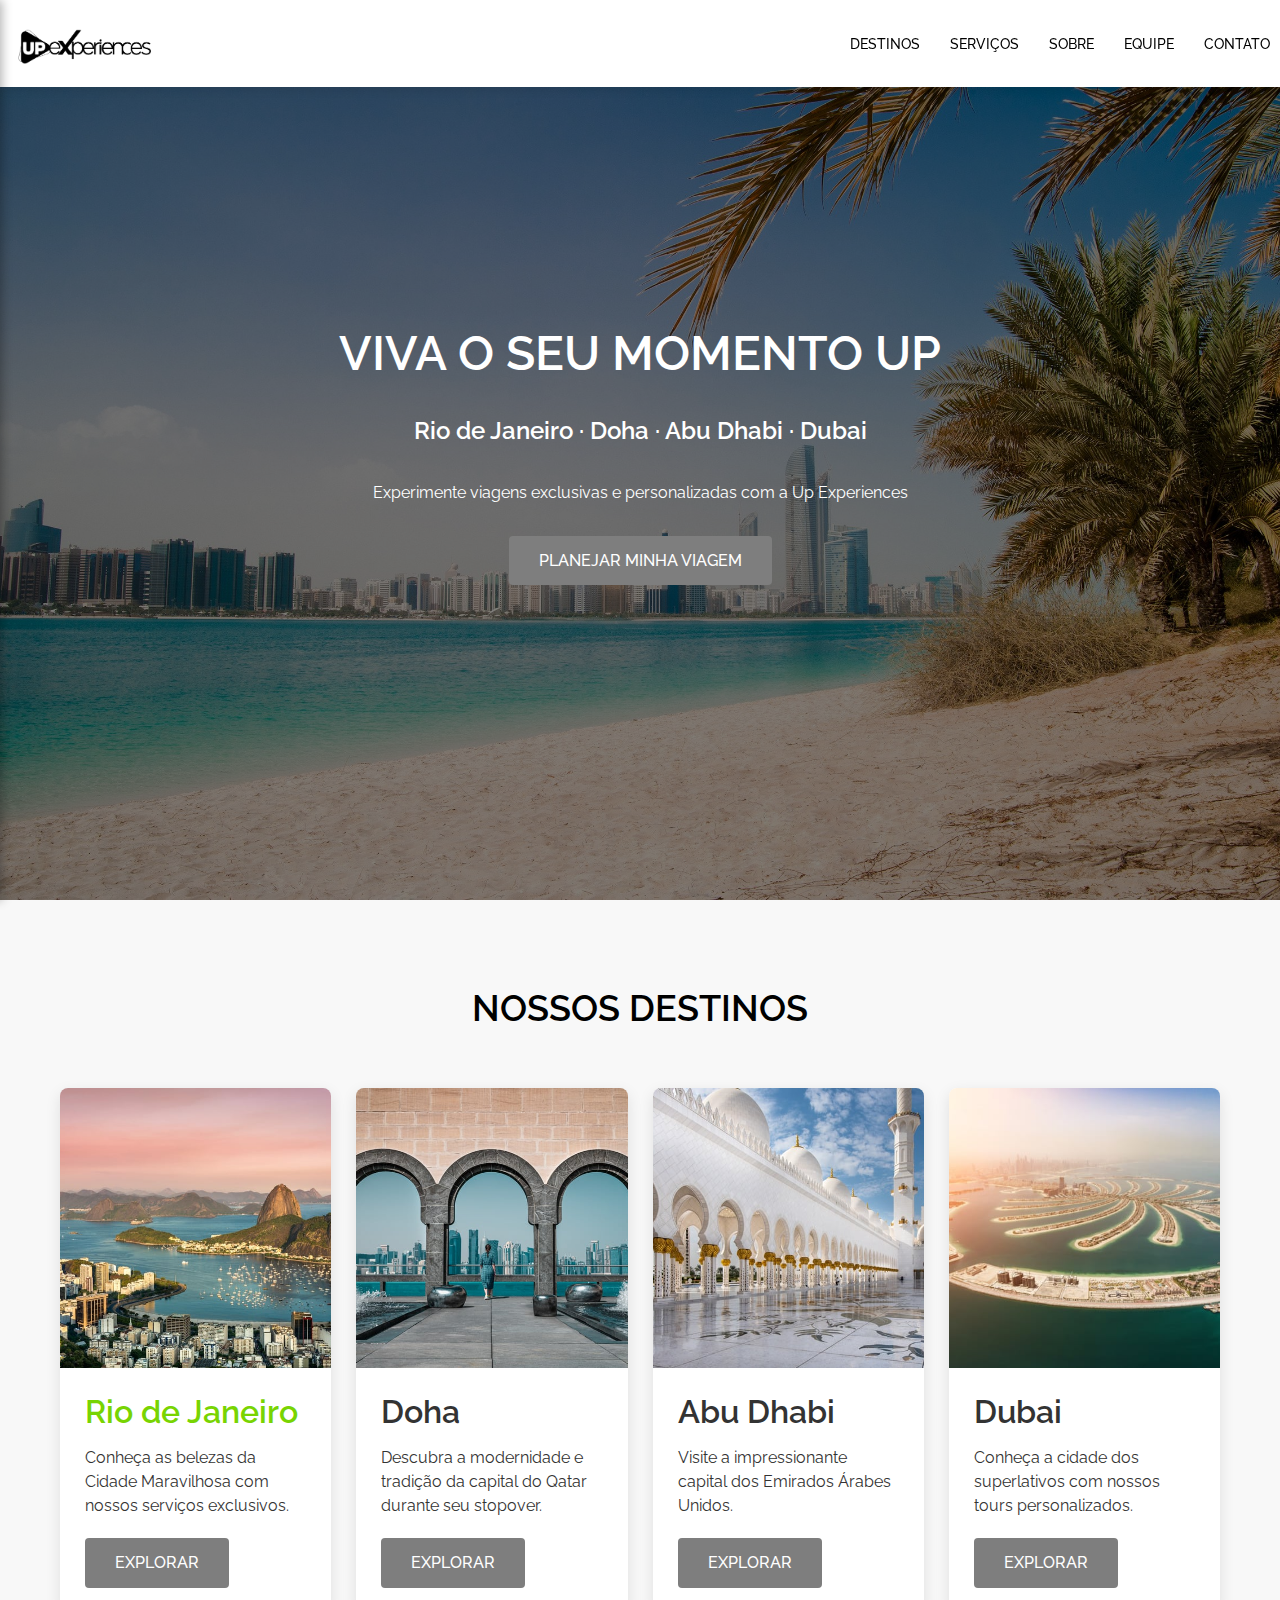
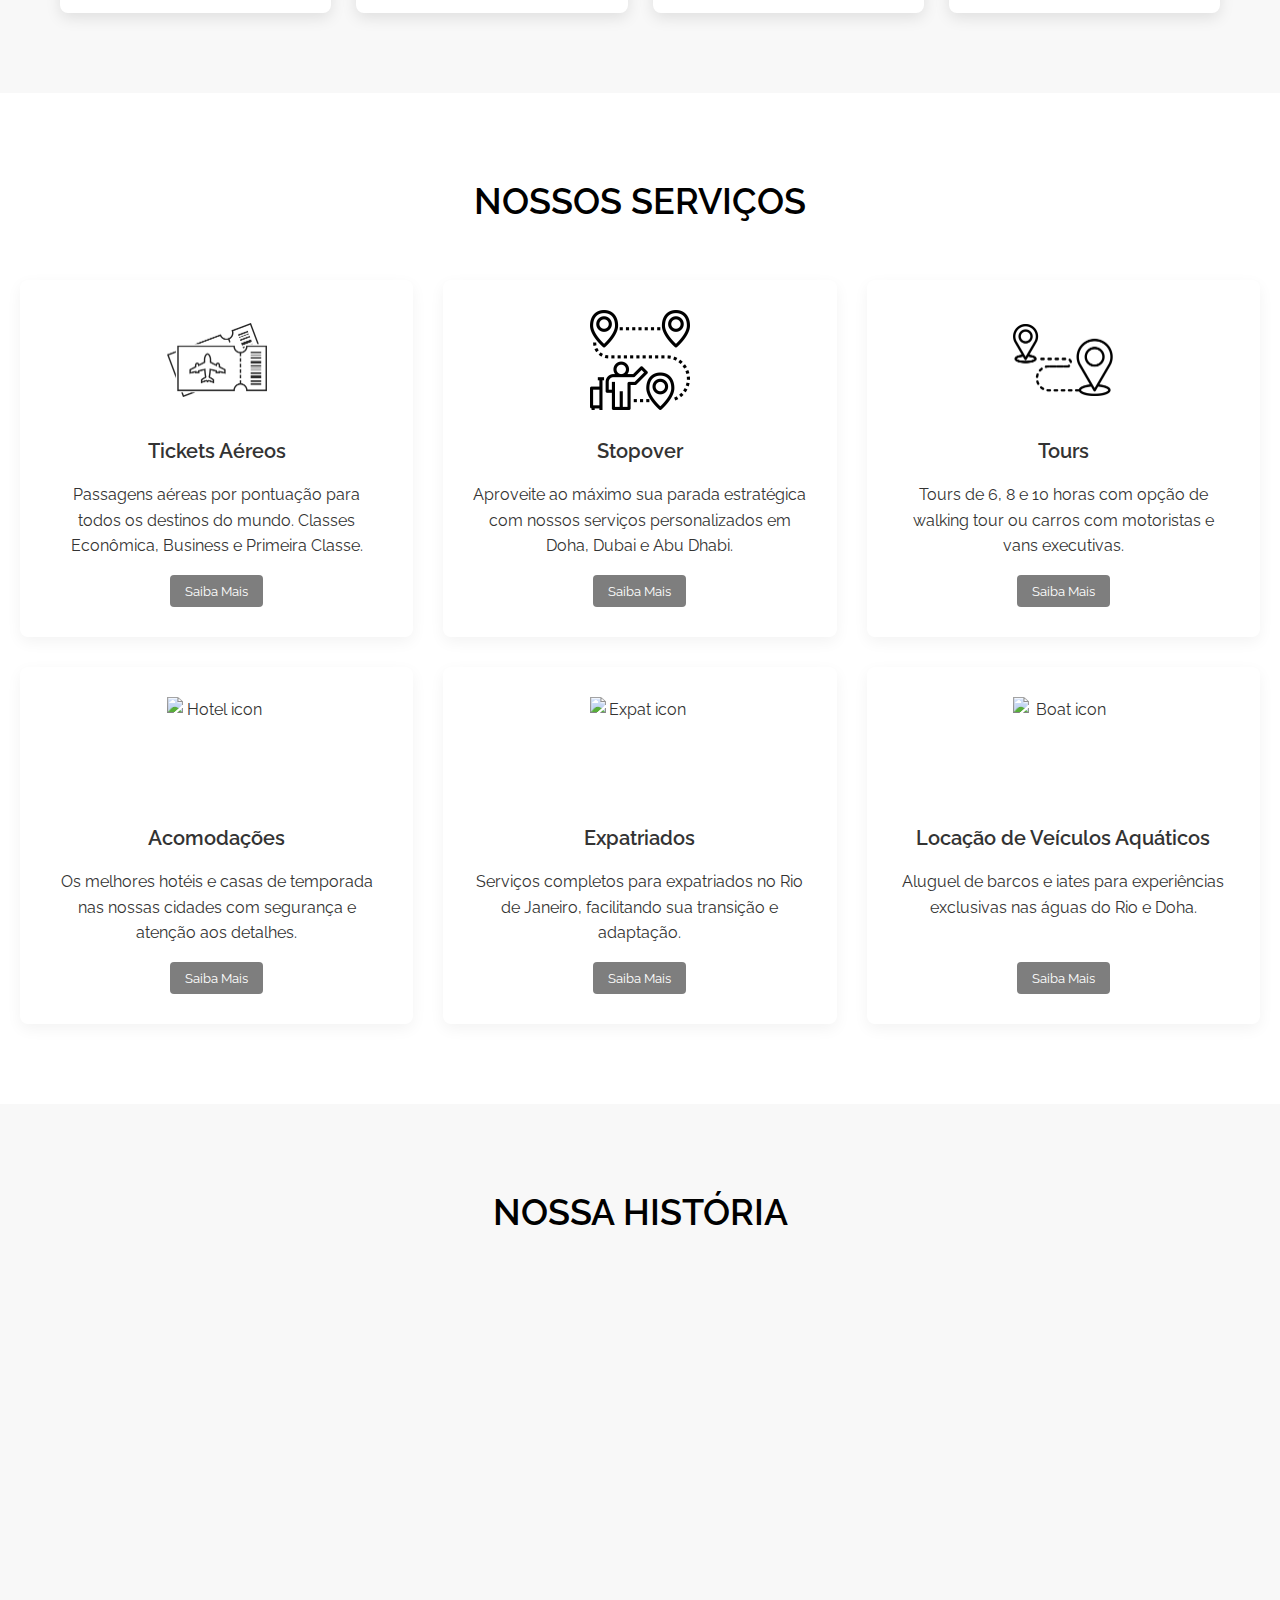
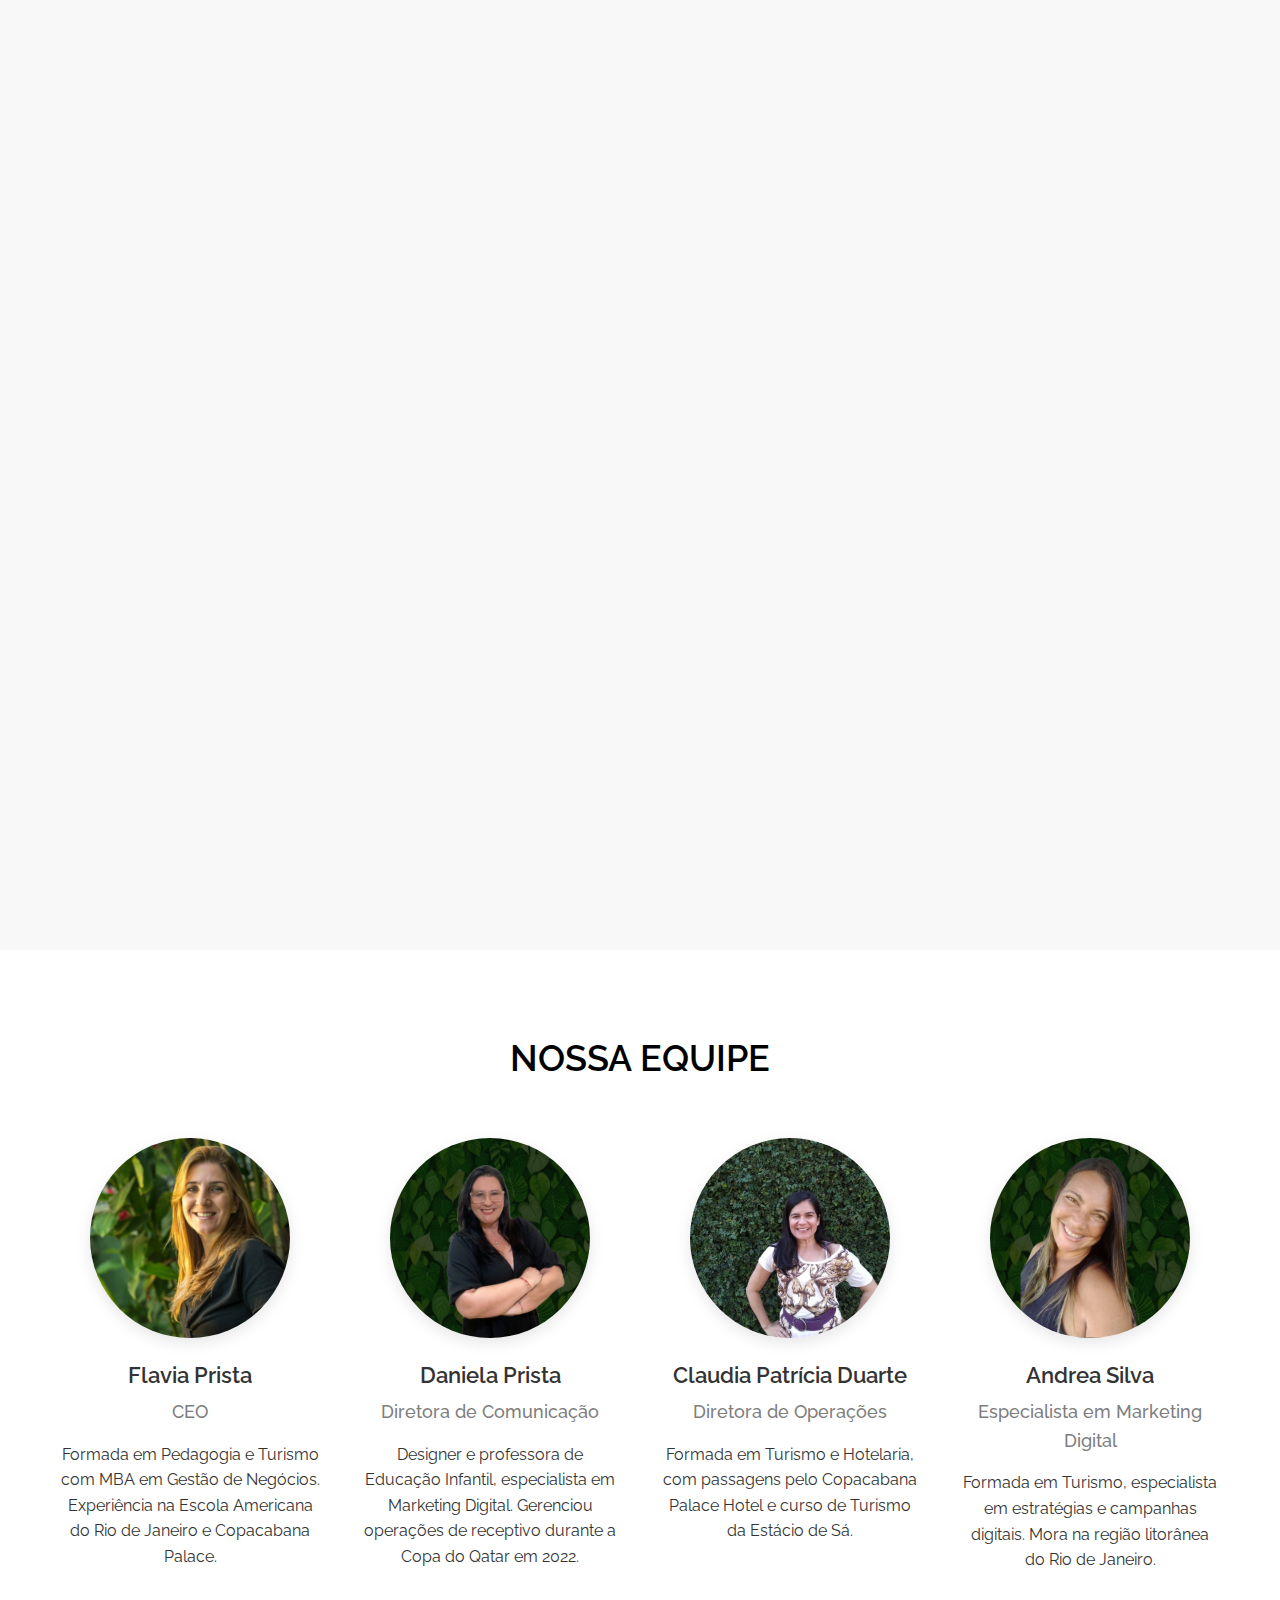
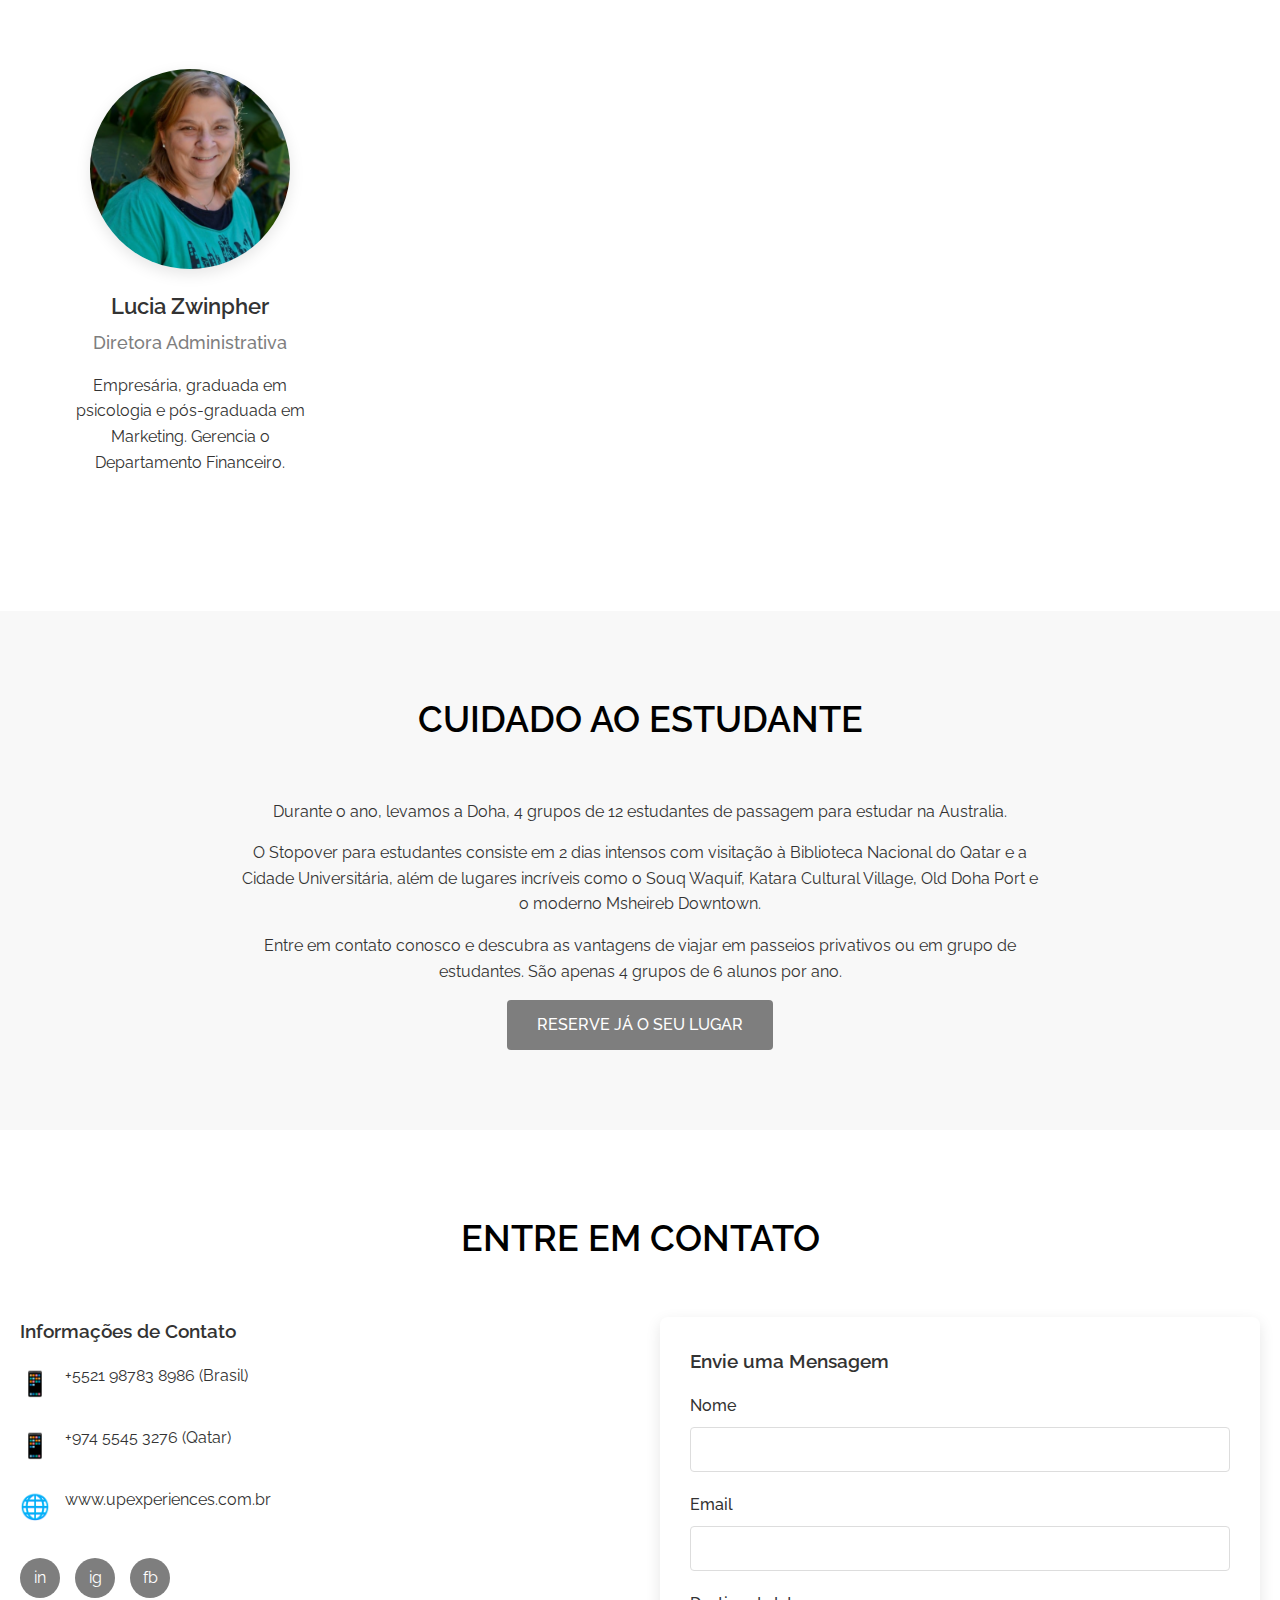
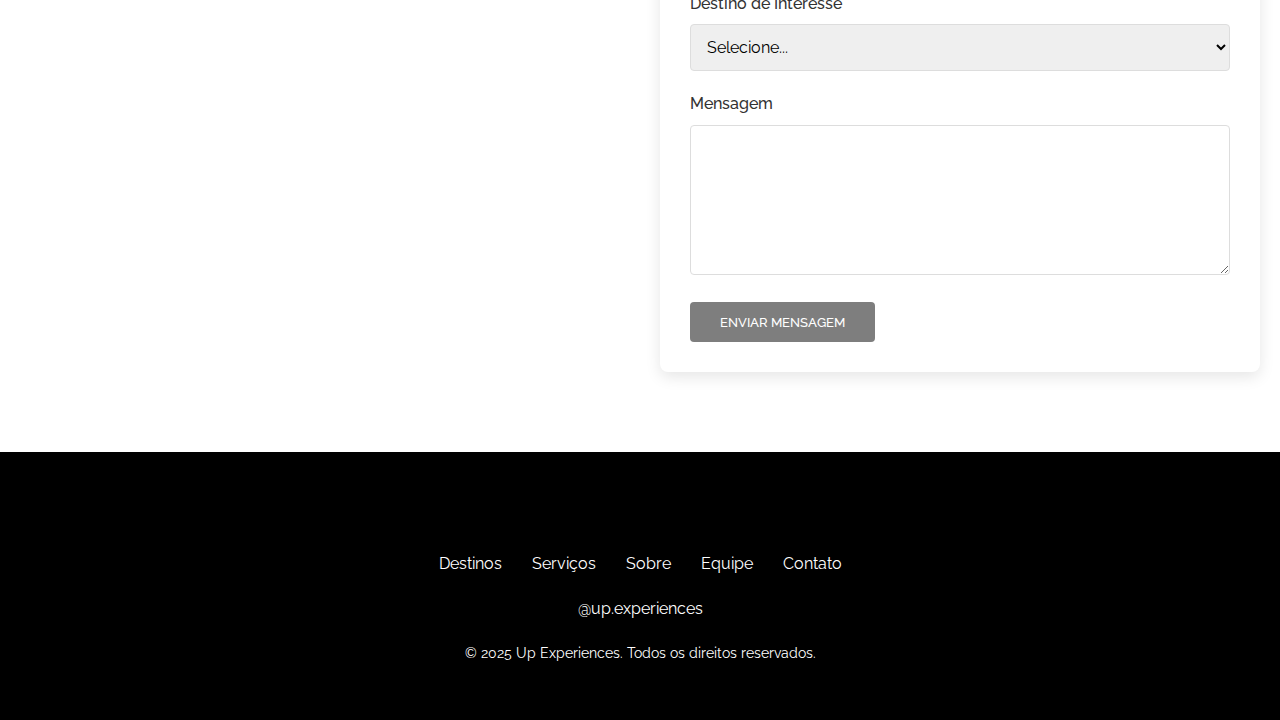
==== commit b4ab33a3: "daniela foto" ====
--- a/index.html
+++ b/index.html
@@ -211,7 +211,7 @@
                     <p>Formada em Pedagogia e Turismo com MBA em Gestão de Negócios. Experiência na Escola Americana do Rio de Janeiro e Copacabana Palace.</p>
                 </div>
                 <div class="team-member">
-                    <img src="images/Daniela.png" alt="Daniela Prista" class="member-img">
+                    <img src="images/daniela.png" alt="Daniela Prista" class="member-img">
                     <h3 class="member-name">Daniela Prista</h3>
                     <p class="member-title">Diretora de Comunicação</p>
                     <p>Designer e professora de Educação Infantil, especialista em Marketing Digital. Gerenciou operações de receptivo durante a Copa do Qatar em 2022.</p>
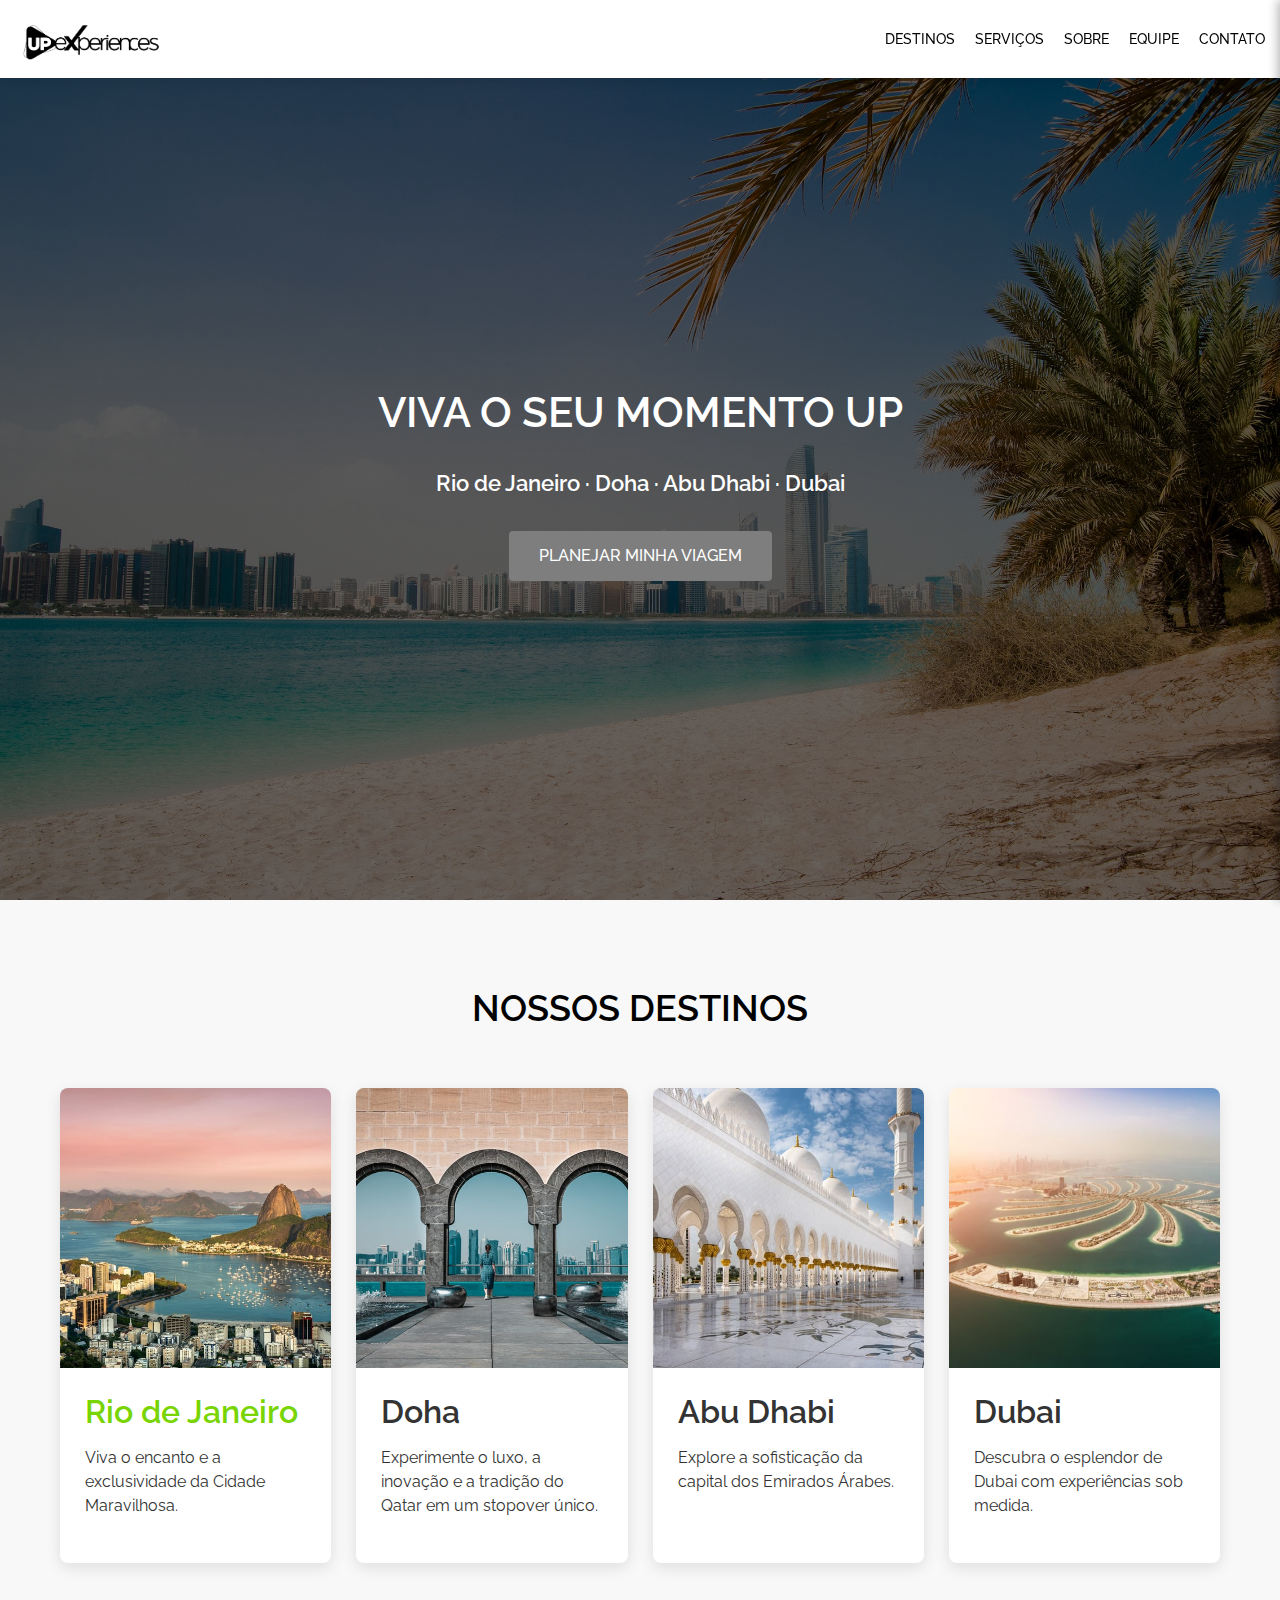
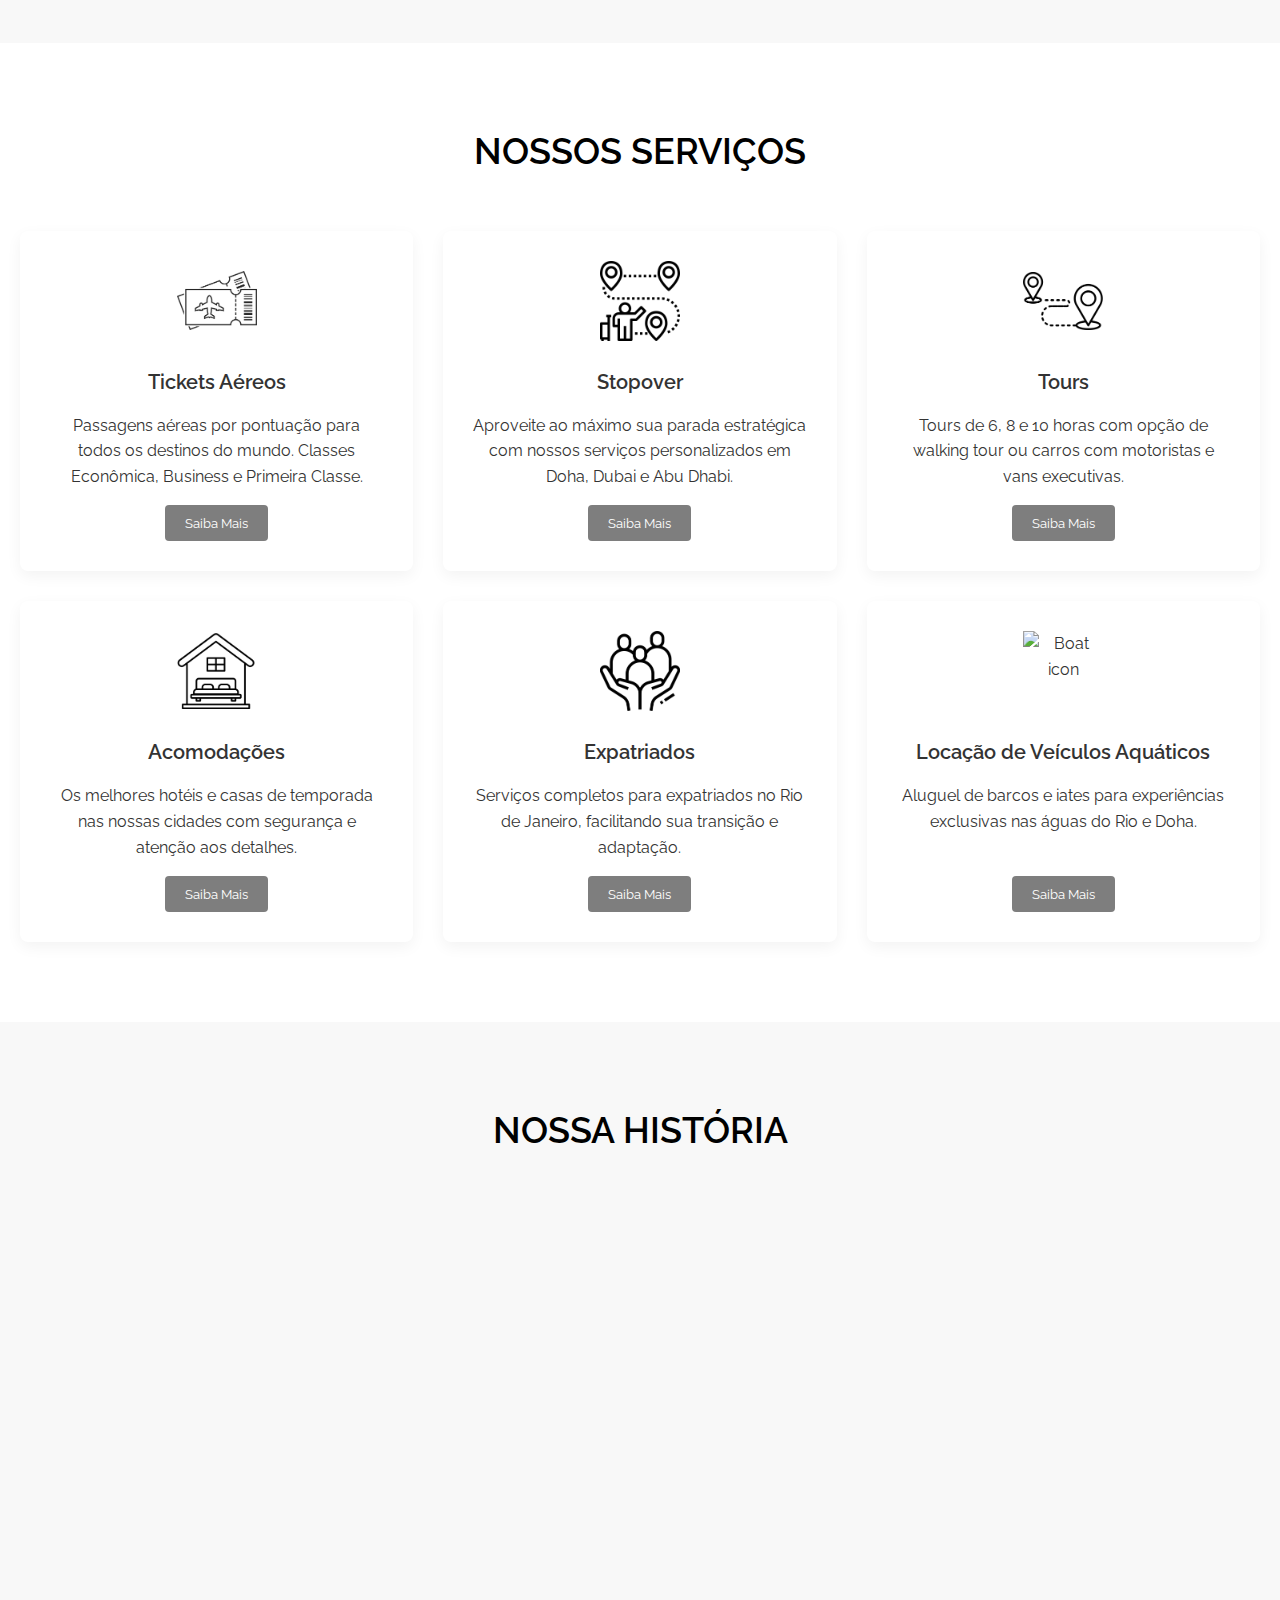
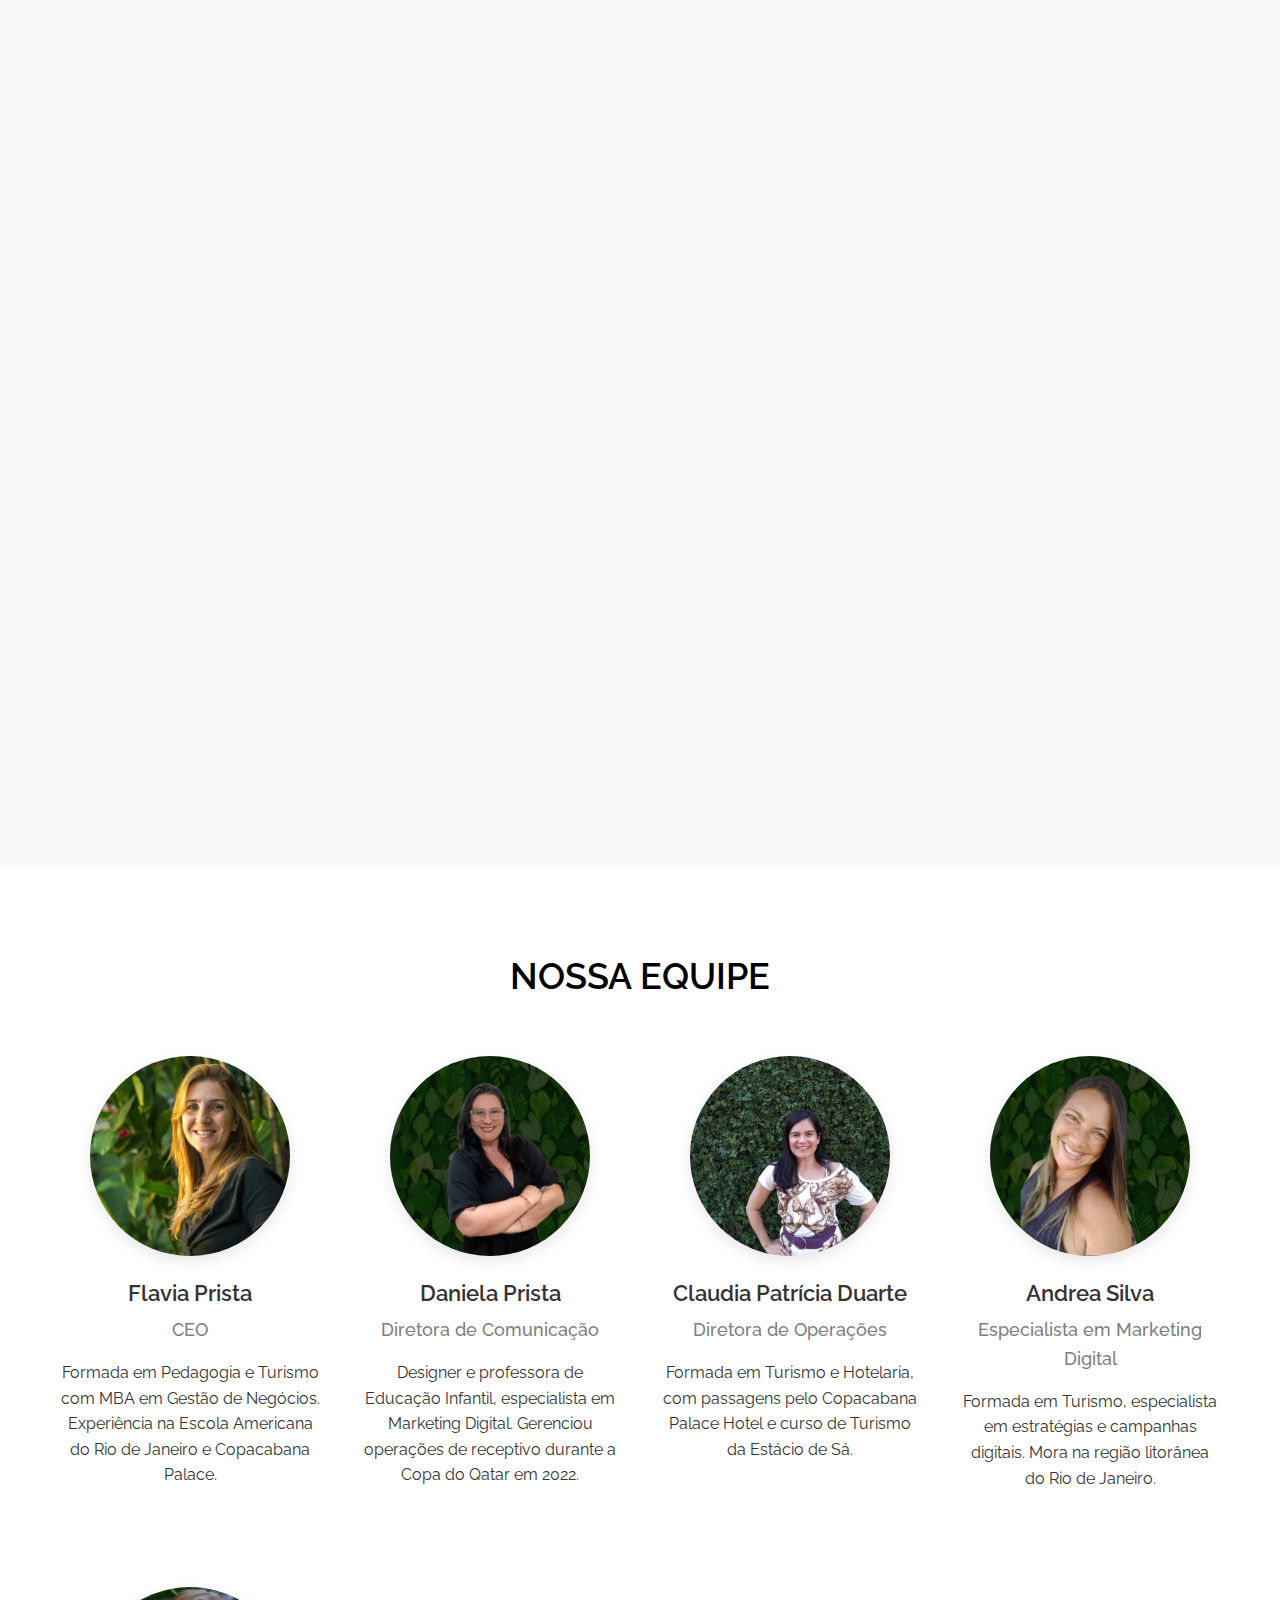
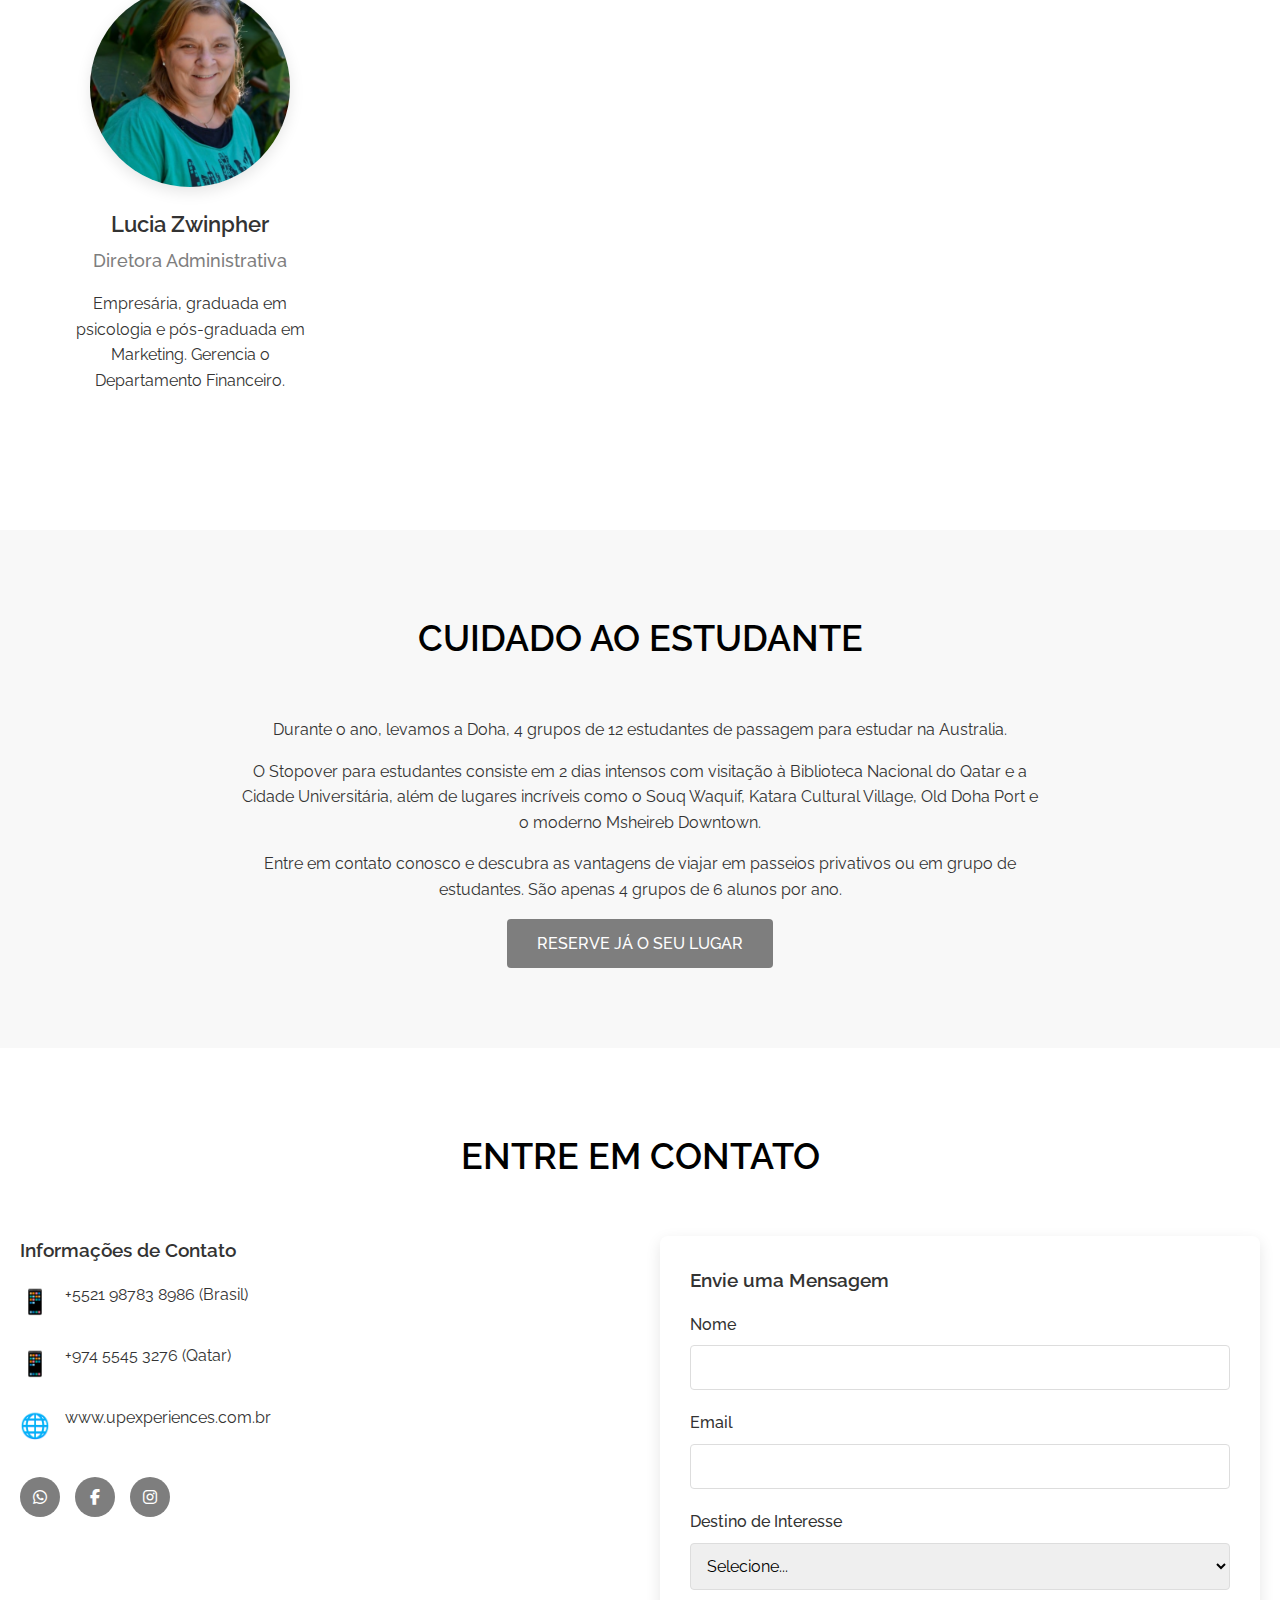
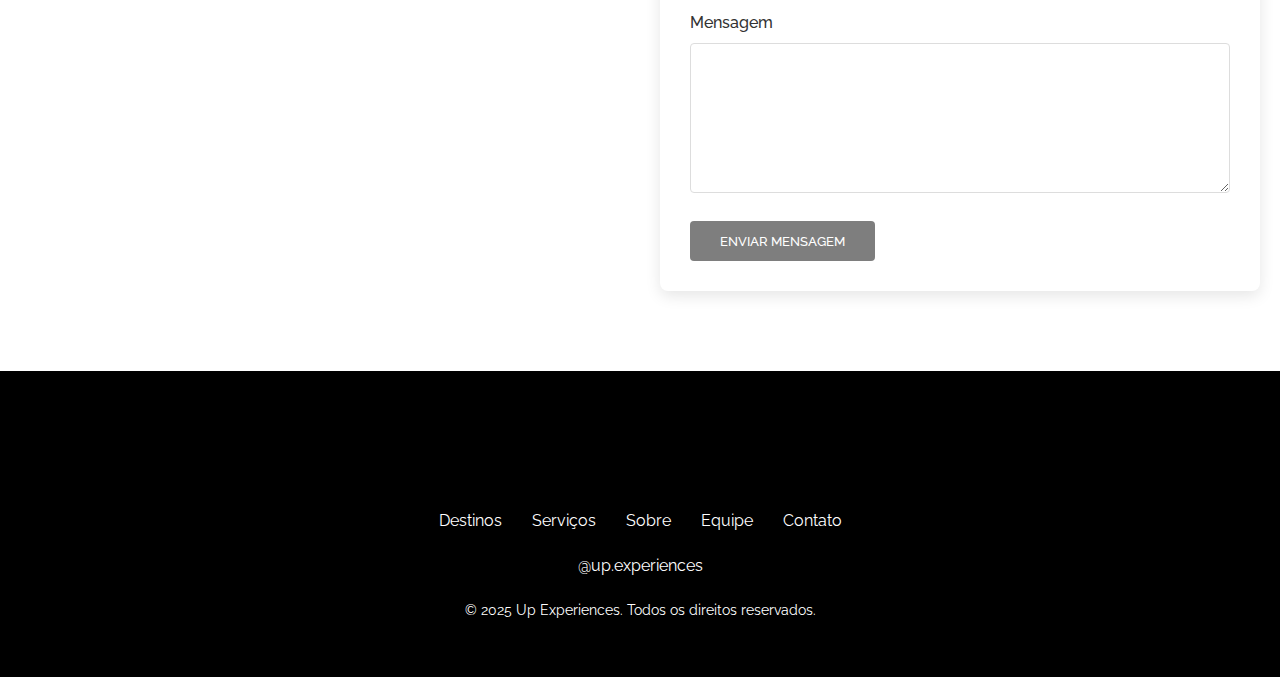
==== commit d05bf776: "new icons" ====
--- a/index.html
+++ b/index.html
@@ -7,6 +7,7 @@
     <link rel="stylesheet" href="style.css">
     <link rel="preconnect" href="https://fonts.gstatic.com" crossorigin>
     <link href="https://fonts.googleapis.com/css2?family=Raleway:wght@300;400;500;600;700&display=swap" rel="stylesheet">
+    <link rel="stylesheet" href="https://cdnjs.cloudflare.com/ajax/libs/font-awesome/6.5.1/css/all.min.css">
 </head>
 <body>
     <!-- Header -->
@@ -67,7 +68,7 @@
     <div class="container hero-content">
         <h1 class="hero-title">Viva o seu momento up</h1>
         <h2 class="hero-subtitle">Rio de Janeiro · Doha · Abu Dhabi · Dubai</h2>
-        <p>Experimente viagens exclusivas e personalizadas com a Up Experiences</p>
+        <!-- <p>Experimente viagens exclusivas e personalizadas com a Up Experiences</p>-->
         <div class="hero-cta">
             <a href="#contact" class="btn">Planejar Minha Viagem</a>
         </div>
@@ -83,33 +84,34 @@
                     <img src="images/pao_de_acucar.jpg" alt="Rio de Janeiro" class="card-img">
                     <div class="card-content">
                         <h3 class="card-title rio-de-janeiro">Rio de Janeiro</h3>
-                        <p>Conheça as belezas da Cidade Maravilhosa com nossos serviços exclusivos.</p>
-                        <a href="#" class="btn">Explorar</a>
+                        <p>Viva o encanto e a exclusividade da Cidade Maravilhosa.</p>
+                       <!-- <a href="#" class="btn">Explorar</a> -->
                     </div>
                 </div>
                 <div class="destination-card">
                     <img src="images/doha.jpg" alt="Doha" class="card-img">
                     <div class="card-content">
                         <h3 class="card-title">Doha</h3>
-                        <p>Descubra a modernidade e tradição da capital do Qatar durante seu stopover.</p>
-                        <a href="#" class="btn">Explorar</a>
+                        <p>Experimente o luxo, a inovação e a tradição do Qatar em um stopover único.</p>
+                         <!-- <a href="#" class="btn">Explorar</a> -->
                     </div>
                 </div>
                 <div class="destination-card">
                     <img src="images/abu_dahbi.jpg" alt="Abu Dhabi" class="card-img">
                     <div class="card-content">
                         <h3 class="card-title">Abu Dhabi</h3>
-                        <p>Visite a impressionante capital dos Emirados Árabes Unidos.</p>
-                        <a href="#" class="btn">Explorar</a>
+                        <p>Explore a sofisticação da capital dos Emirados Árabes.</p>
+                         <!-- <a href="#" class="btn">Explorar</a> -->
                     </div>
                 </div>
                 <div class="destination-card">
                     <img src="images/dubai.jpg" alt="Dubai" class="card-img">
                     <div class="card-content">
                         <h3 class="card-title">Dubai</h3>
-                        <p>Conheça a cidade dos superlativos com nossos tours personalizados.</p>
-                        <a href="#" class="btn">Explorar</a>
-                    </div>
+                        <p>Descubra o esplendor de Dubai com experiências sob medida.</p>
+                         <!-- <a href="#" class="btn">Explorar</a> -->
+                    </div>
+                    
                 </div>
             </div>
         </div>
@@ -139,13 +141,13 @@
                     <button class="service-btn" onclick="openModal('tours-modal')">Saiba Mais</button>
                 </div>
                 <div class="service-item">
-                    <img src="images/icons/hotel.png" alt="Hotel icon" class="service-icon">
+                    <img src="images/acomodacoes.png" alt="Hotel icon" class="service-icon">
                     <h3 class="service-title">Acomodações</h3>
                     <p>Os melhores hotéis e casas de temporada nas nossas cidades com segurança e atenção aos detalhes.</p>
                     <button class="service-btn" onclick="openModal('acomodacoes-modal')">Saiba Mais</button>
                 </div>
                 <div class="service-item">
-                    <img src="images/icons/expat.png" alt="Expat icon" class="service-icon">
+                    <img src="images/expatriados.png" alt="Expat icon" class="service-icon">
                     <h3 class="service-title">Expatriados</h3>
                     <p>Serviços completos para expatriados no Rio de Janeiro, facilitando sua transição e adaptação.</p>
                     <button class="service-btn" onclick="openModal('expatriados-modal')">Saiba Mais</button>
@@ -277,9 +279,9 @@
                         <p>www.upexperiences.com.br</p>
                     </div>
                     <div class="social-links">
-                        <a href="#" class="social-link">in</a>
-                        <a href="#" class="social-link">ig</a>
-                        <a href="#" class="social-link">fb</a>
+                        <a href="https://api.whatsapp.com/send?phone=SEUNUMEROAQUI" class="social-link"><i class="fa-brands fa-whatsapp"></i></a>
+                        <a href="https://www.facebook.com/SEUPERFILAQUI" class="social-link"><i class="fa-brands fa-facebook-f"></i></a>
+                        <a href="https://www.instagram.com/SEUPERFILAQUI" class="social-link"><i class="fa-brands fa-instagram"></i></a>
                     </div>
                 </div>
                 <div class="contact-form">
--- a/style.css
+++ b/style.css
@@ -19,6 +19,7 @@
 body {
     color: var(--text);
     line-height: 1.6;
+    overflow-x: hidden; /* Previne rolagem horizontal */
 }
 
 h1, h2, h3, h4 {
@@ -64,33 +65,36 @@
     background-color: var(--primary);
 }
 
-/* Header */
+/* Header - Correções para mobile */
 header {
     background-color: var(--light); 
     color: var(--primary); 
-    padding: 20px 0;
+    padding: 15px 0; /* Aumentado de 10px para 15px */
     position: fixed;
     width: 100%;
     z-index: 1000;
     box-shadow: 0 2px 10px rgba(0, 0, 0, 0.1);
-    transition: all 0.3s ease; /* Adiciona transição suave */
+    transition: all 0.3s ease;
+    height: auto;
+    min-height: 70px; /* Adicionando altura mínima para o cabeçalho */
 }
 
 /* Header com efeito de glassmorfismo */
 header.glass-effect {
-    background-color: rgba(255, 255, 255, 0.85); /* Fundo levemente transparente */
-    backdrop-filter: blur(8px); /* Efeito de desfoque atrás do header */
-    -webkit-backdrop-filter: blur(8px); /* Para compatibilidade com Safari */
-    box-shadow: 0 4px 15px rgba(0, 0, 0, 0.07); /* Sombra mais suave */
+    background-color: rgba(255, 255, 255, 0.9); /* Mais opaco para melhor visualização em mobile */
+    backdrop-filter: blur(8px);
+    -webkit-backdrop-filter: blur(8px);
+    box-shadow: 0 4px 15px rgba(0, 0, 0, 0.1);
 }
 
 .nav-container {
     display: flex;
     justify-content: space-between;
     align-items: center;
-    padding: 0 10px;
-}
-
+    padding: 0 15px;
+    width: 100%;
+    min-height: 40px; /* Garantindo altura mínima para o container */
+}
 .logo {
     font-size: 24px;
     font-weight: 700;
@@ -98,11 +102,15 @@
     text-decoration: none;
     display: flex;
     align-items: center;
+    max-width: 180px; /* Valor fixo em vez de percentual */
 }
 
 .logo img {
-    max-width: 150px;
+    max-width: 100%;
+    width: auto; /* Permite que a imagem mantenha sua proporção */
     height: auto;
+    max-height: 48px; /* Aumentado para evitar distorção */
+    object-fit: contain; /* Garante que a imagem não seja distorcida */
 }
 
 .nav-menu {
@@ -111,7 +119,7 @@
 }
 
 .nav-item {
-    margin-left: 30px;
+    margin-left: 20px; /* Reduzido para mobile */
 }
 
 .nav-link {
@@ -121,47 +129,50 @@
     font-size: 14px;
     font-weight: 500;
     transition: color 0.3s ease;
+    white-space: nowrap; /* Impede quebra de linha nos links */
 }
 
 .nav-link:hover {
     color: var(--accent);
 }
 
-/* Mobile Menu */
+/* Mobile Menu - Melhorado */
 .hamburger {
     display: none;
     cursor: pointer;
     background: none;
     border: none;
     padding: 5px;
-    margin-left: 10px;
     z-index: 1100;
+    margin-left: auto; /* Alinha à direita */
 }
 
 .hamburger-line {
     display: block;
-    width: 30px;
+    width: 25px; /* Mais fino em mobile */
     height: 3px;
-    margin: 6px 0;
+    margin: 5px 0;
     background-color: var(--primary); 
     border-radius: 3px;
+    transition: transform 0.3s ease;
 }
 
 .side-menu {
     position: fixed;
-    left: -300px;
+    right: -300px; /* Muda para abrir da direita */
     top: 0;
-    width: 300px;
+    width: 80%; /* Percentual da largura da tela */
+    max-width: 300px;
     height: 100%;
     background-color: var(--primary);
     z-index: 1050;
-    transition: left 0.3s ease-in-out;
-    box-shadow: 2px 0 10px rgba(0, 0, 0, 0.3);
+    transition: right 0.3s ease-in-out; /* Muda para right */
+    box-shadow: -2px 0 10px rgba(0, 0, 0, 0.3);
     overflow-y: auto;
 }
 
 .side-menu.open {
-    left: 0;
+    right: 0; /* Abre da direita */
 }
 
 .side-menu-header {
@@ -176,8 +187,9 @@
     background: none;
     border: none;
     color: var(--light);
-    font-size: 24px;
+    font-size: 28px;
     cursor: pointer;
+    padding: 5px 10px;
 }
 
 .side-menu-nav {
@@ -194,7 +206,7 @@
     text-decoration: none;
     font-size: 16px;
     display: block;
-    padding: 10px 0;
+    padding: 12px 0; /* Área de toque maior para mobile */
     border-bottom: 1px solid rgba(255, 255, 255, 0.1);
     transition: color 0.3s ease;
 }
@@ -221,7 +233,7 @@
     opacity: 1;
 }
 
-/* Hero Section */
+/* Hero Section - Ajustado para mobile */
 .hero {
     height: 100vh;
     display: flex;
@@ -230,6 +242,7 @@
     text-align: center;
     position: relative;
     overflow: hidden;
+    padding-top: 60px; /* Espaço para o header fixo */
 }
 
 .hero-background {
@@ -259,7 +272,7 @@
     height: 100%;
     opacity: 0;
     transition: opacity 1.5s ease;
-    z-index: 1; /* Prioridade sobre a imagem */
+    z-index: 1;
 }
 
 .video-container.loaded {
@@ -278,7 +291,7 @@
     left: 0;
     width: 100%;
     height: 100%;
-    background: rgba(0, 0, 0, 0.5);
+    background: rgba(0, 0, 0, 0.6); /* Mais escuro para legibilidade em mobile */
     z-index: -1;
 }
 
@@ -287,17 +300,18 @@
     margin: 0 auto;
     position: relative;
     z-index: 1;
+    padding: 0 20px; /* Padding para conteúdo não tocar nas bordas */
 }
 
 .hero-title {
-    font-size: 48px;
+    font-size: 42px;
     margin-bottom: 20px;
     text-transform: uppercase;
 }
 
 .hero-subtitle {
-    font-size: 24px;
-    margin-bottom: 30px;
+    font-size: 22px;
+    margin-bottom: 25px;
 }
 
 .hero-cta {
@@ -322,7 +336,7 @@
     display: grid;
     grid-template-columns: repeat(4, 1fr);
     gap: 25px;
-    max-width: 1600px; /* Aumentado para permitir cards mais largos */
+    max-width: 1600px;
     margin: 0 auto;
     padding: 0 20px;
     width: 100%;
@@ -344,20 +358,20 @@
 }
 
 .card-img {
-    height: 280px; /* Aumentado para imagens maiores */
+    height: 280px;
     width: 100%;
     object-fit: cover;
 }
 
 .card-content {
-    padding: 25px; /* Maior espaçamento interno */
+    padding: 25px;
     flex-grow: 1;
     display: flex;
     flex-direction: column;
 }
 
 .card-title {
-    font-size: 32px; /* Tamanho ajustado */
+    font-size: 32px;
     margin-bottom: 15px;
     line-height: 1.2;
 }
@@ -380,7 +394,7 @@
 
 .service-list {
     display: grid;
-    grid-template-columns: repeat(3, 1fr); /* 3 colunas em telas grandes */
+    grid-template-columns: repeat(3, 1fr);
     gap: 30px;
     max-width: 1400px;
     margin: 0 auto;
@@ -404,8 +418,8 @@
 }
 
 .service-icon {
-    width: 100px;
-    height: 100px;
+    width: 80px;
+    height: 80px;
     margin-bottom: 25px;
     object-fit: contain;
     display: block;
@@ -421,7 +435,7 @@
     background-color: var(--gray);
     color: var(--light);
     border: none;
-    padding: 8px 15px;
+    padding: 10px 20px;
     border-radius: 4px;
     cursor: pointer;
     transition: background-color 0.3s ease;
@@ -435,24 +449,26 @@
 /* Responsividade para serviços */
 @media (max-width: 1200px) {
     .service-list {
-        grid-template-columns: repeat(2, 1fr); /* 2 colunas em telas médias */
+        grid-template-columns: repeat(2, 1fr);
         max-width: 900px;
     }
 }
 
 @media (max-width: 768px) {
     .service-list {
-        grid-template-columns: 1fr; /* 1 coluna em telas pequenas */
+        grid-template-columns: 1fr;
         max-width: 500px;
+        gap: 20px;
     }
     
     .service-item {
         min-height: 280px;
+        padding: 25px 20px;
     }
     
     .service-icon {
-        width: 80px; /* Ícones menores em telas pequenas */
-        height: 80px;
+        width: 70px;
+        height: 70px;
         margin-bottom: 15px;
     }
     
@@ -463,13 +479,13 @@
 
 @media (max-width: 480px) {
     .service-icon {
-        width: 60px; /* Ícones ainda menores em telas muito pequenas */
+        width: 60px;
         height: 60px;
         margin-bottom: 10px;
     }
     
     .service-item {
-        padding: 20px;
+        padding: 20px 15px;
         min-height: 240px;
     }
 }
@@ -498,13 +514,20 @@
     background-color: var(--light);
     margin: 10% auto;
     padding: 30px;
-    width: 80%;
+    width: 90%; /* Aumentado para mobile */
     max-width: 700px;
     border-radius: 8px;
     box-shadow: 0 5px 15px rgba(0, 0, 0, 0.3);
     position: relative;
     transform: translateY(-50px);
     transition: transform 0.3s ease;
+}
+
+@media (max-width: 768px) {
+    .modal-content {
+        padding: 20px;
+        margin: 15% auto;
+    }
 }
 
 .modal.show .modal-content {
@@ -520,6 +543,7 @@
     color: var(--secondary);
     cursor: pointer;
     transition: color 0.3s ease;
+    padding: 5px 10px; /* Área de toque maior */
 }
 
 .close-modal:hover {
@@ -533,7 +557,7 @@
     color: var(--primary);
 }
 
-/* Timeline */
+/* Timeline - Com animações */
 .timeline {
     padding: 80px 0;
     background-color: var(--bg-light);
@@ -714,8 +738,8 @@
     }
     
     .member-img {
-        width: 220px;
-        height: 220px;
+        width: 180px;
+        height: 180px;
     }
 }
 
@@ -777,6 +801,12 @@
     box-shadow: 0 5px 15px rgba(0, 0, 0, 0.1);
 }
 
+@media (max-width: 768px) {
+    .contact-form {
+        padding: 20px;
+    }
+}
+
 .form-group {
     margin-bottom: 20px;
 }
@@ -814,10 +844,12 @@
     justify-content: center;
     list-style: none;
     margin: 20px 0;
+    flex-wrap: wrap; /* Permite quebra de linha em dispositivos pequenos */
+    padding: 0 10px;
 }
 
 .footer-link {
-    margin: 0 15px;
+    margin: 8px 15px;
     color: var(--light);
     text-decoration: none;
     transition: color 0.3s ease;
@@ -832,7 +864,7 @@
     font-size: 14px;
 }
 
-/* Responsive */
+/* Responsive - Ajustes específicos para mobile */
 @media screen and (max-width: 991px) {
     .nav-menu {
         display: none;
@@ -847,10 +879,12 @@
     
     .hero-title {
         font-size: 36px;
+        line-height: 1.2;
     }
     
     .hero-subtitle {
         font-size: 18px;
+        line-height: 1.4;
     }
 }
 
@@ -884,18 +918,14 @@
     .timeline-item:nth-child(even)::after {
         left: 31px;
     }
-}
-
-/* Ajustes responsivos para telas extra-grandes */
-@media (min-width: 1600px) {
-    .destinations-grid {
-        grid-template-columns: repeat(4, 1fr);
-        max-width: 1800px; /* Ainda maior para telas extra-largas */
-        gap: 20px; /* Gap reduzido em telas grandes para cards ocuparem mais espaço */
-    }
-    
-    .card-img {
-        height: 320px; /* Ainda mais alto para telas grandes */
+    
+    .timeline-content {
+        padding: 15px; /* Menor padding em mobile */
+    }
+    
+    .section-title {
+        font-size: 28px;
+        margin-bottom: 30px;
     }
 }
 
@@ -924,15 +954,11 @@
 
 @media (max-width: 768px) {
     .hero-title {
-        font-size: 36px;
+        font-size: 32px;
     }
     
     .hero-subtitle {
         font-size: 18px;
-    }
-    
-    .section-title {
-        font-size: 28px;
     }
     
     /* Correções para mobile */
@@ -941,13 +967,22 @@
     }
     
     .card-title {
-        font-size: 28px;
+        font-size: 24px;
+    }
+    
+    .destinations-grid {
+        gap: 15px;
+    }
+    
+    .card-img {
+        height: 220px;
     }
 }
 
 @media (max-width: 600px) {
     .destinations-grid {
         grid-template-columns: 1fr;
+        max-width: 400px;
     }
 }
 
@@ -959,6 +994,7 @@
     
     .logo img {
         max-width: 120px;
+        max-height: 35px;
     }
     
     .contact-container {
@@ -966,15 +1002,53 @@
     }
     
     .hero-title {
-        font-size: 32px;
+        font-size: 28px;
+    }
+    
+    .hero-subtitle {
+        font-size: 16px;
     }
     
     .section-title {
         font-size: 24px;
-        margin-bottom: 30px;
-    }
-    
-    .card-title {
-        font-size: 24px;
+        margin-bottom: 25px;
+    }
+    
+    /* Espaçamento reduzido em telas pequenas */
+    .destinations, .services, .timeline, .team, .contact {
+        padding: 60px 0;
+    }
+    
+    /* Ajuste para botões em mobile */
+    .btn {
+        padding: 10px 20px;
+        font-size: 14px;
+    }
+}
+
+/* Fix específico para o cabeçalho em dispositivos móveis */
+@media (max-width: 480px) {
+
+    header {
+        padding: 12px 0;
+        min-height: 60px;
+    }
+    
+    .logo {
+        max-width: 150px;
+    }
+    
+    .logo img {
+        max-height: 40px;
+    }
+    
+    .hamburger {
+        margin-left: 10px;
+        padding: 8px;
+    }
+    
+    /* Ajuste para telas muito pequenas */
+    .hero {
+        padding-top: 55px; /* Menor espaço para o header */
     }
 }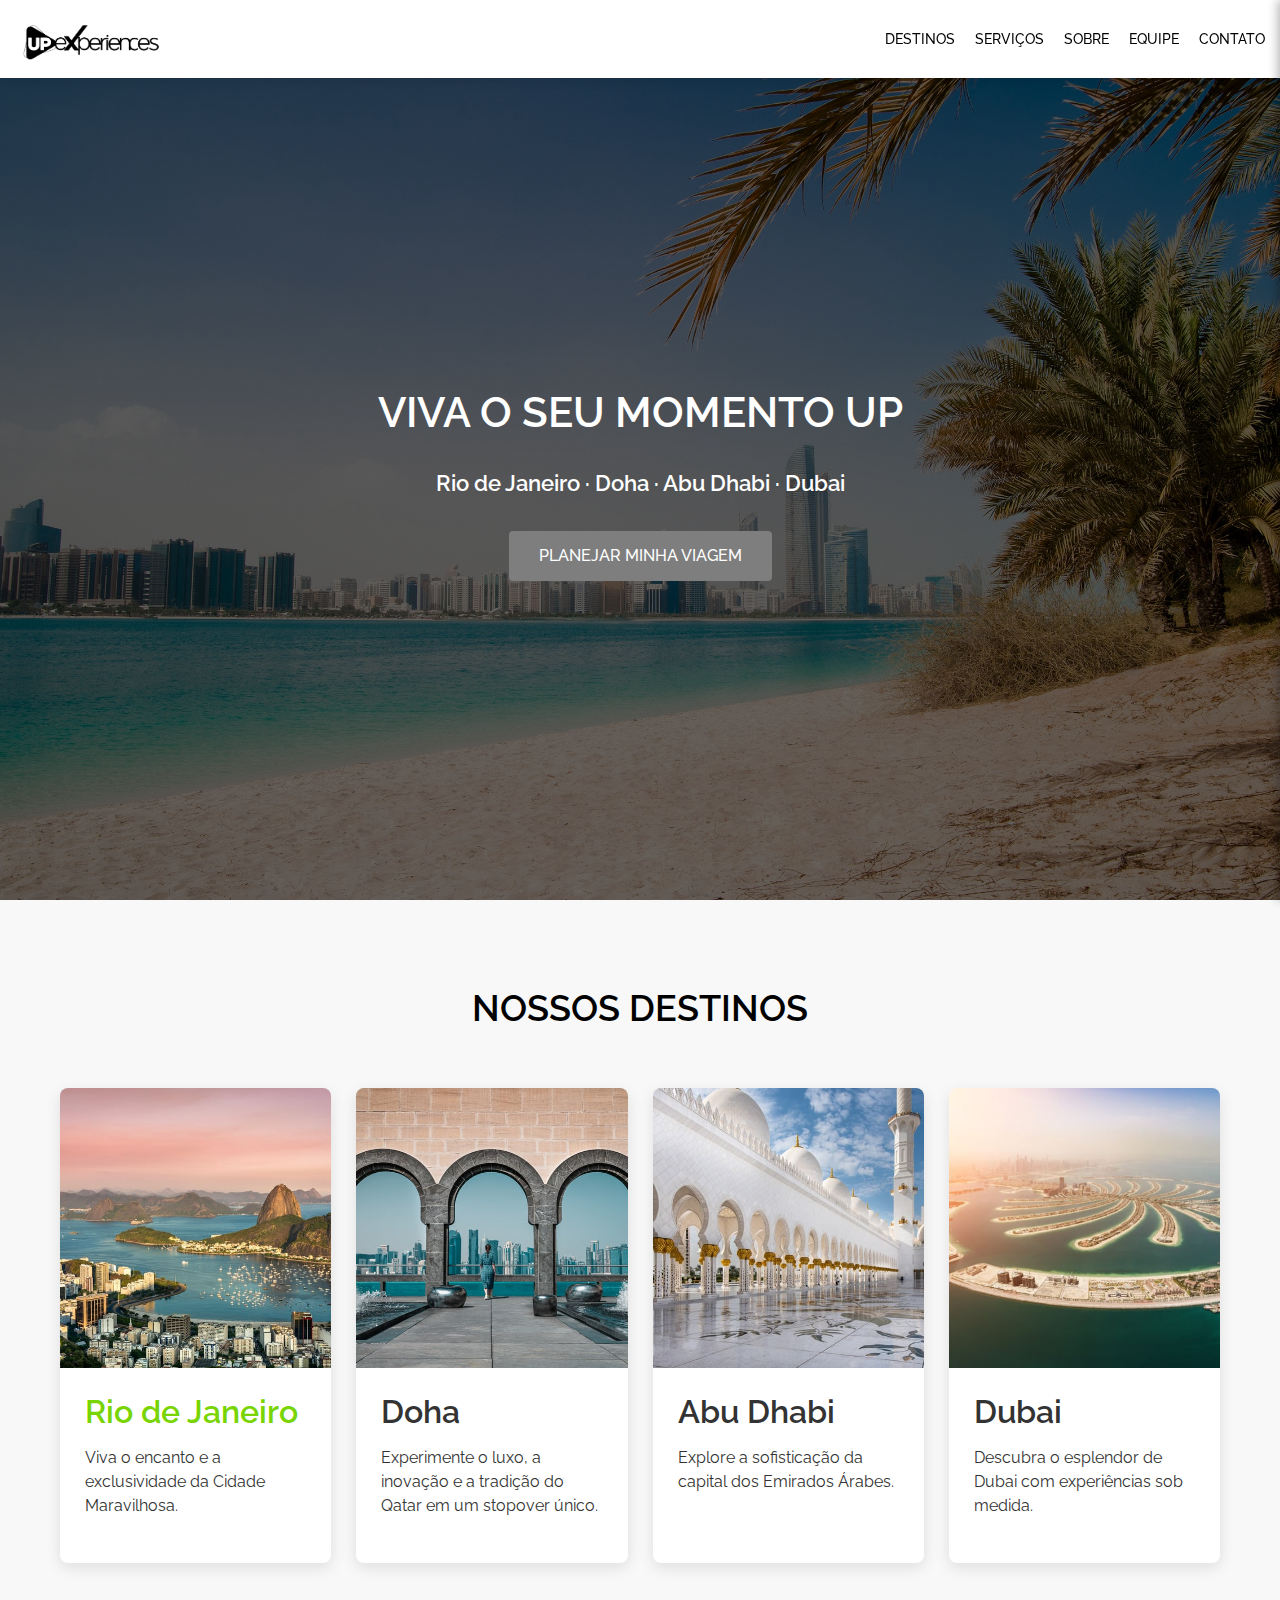
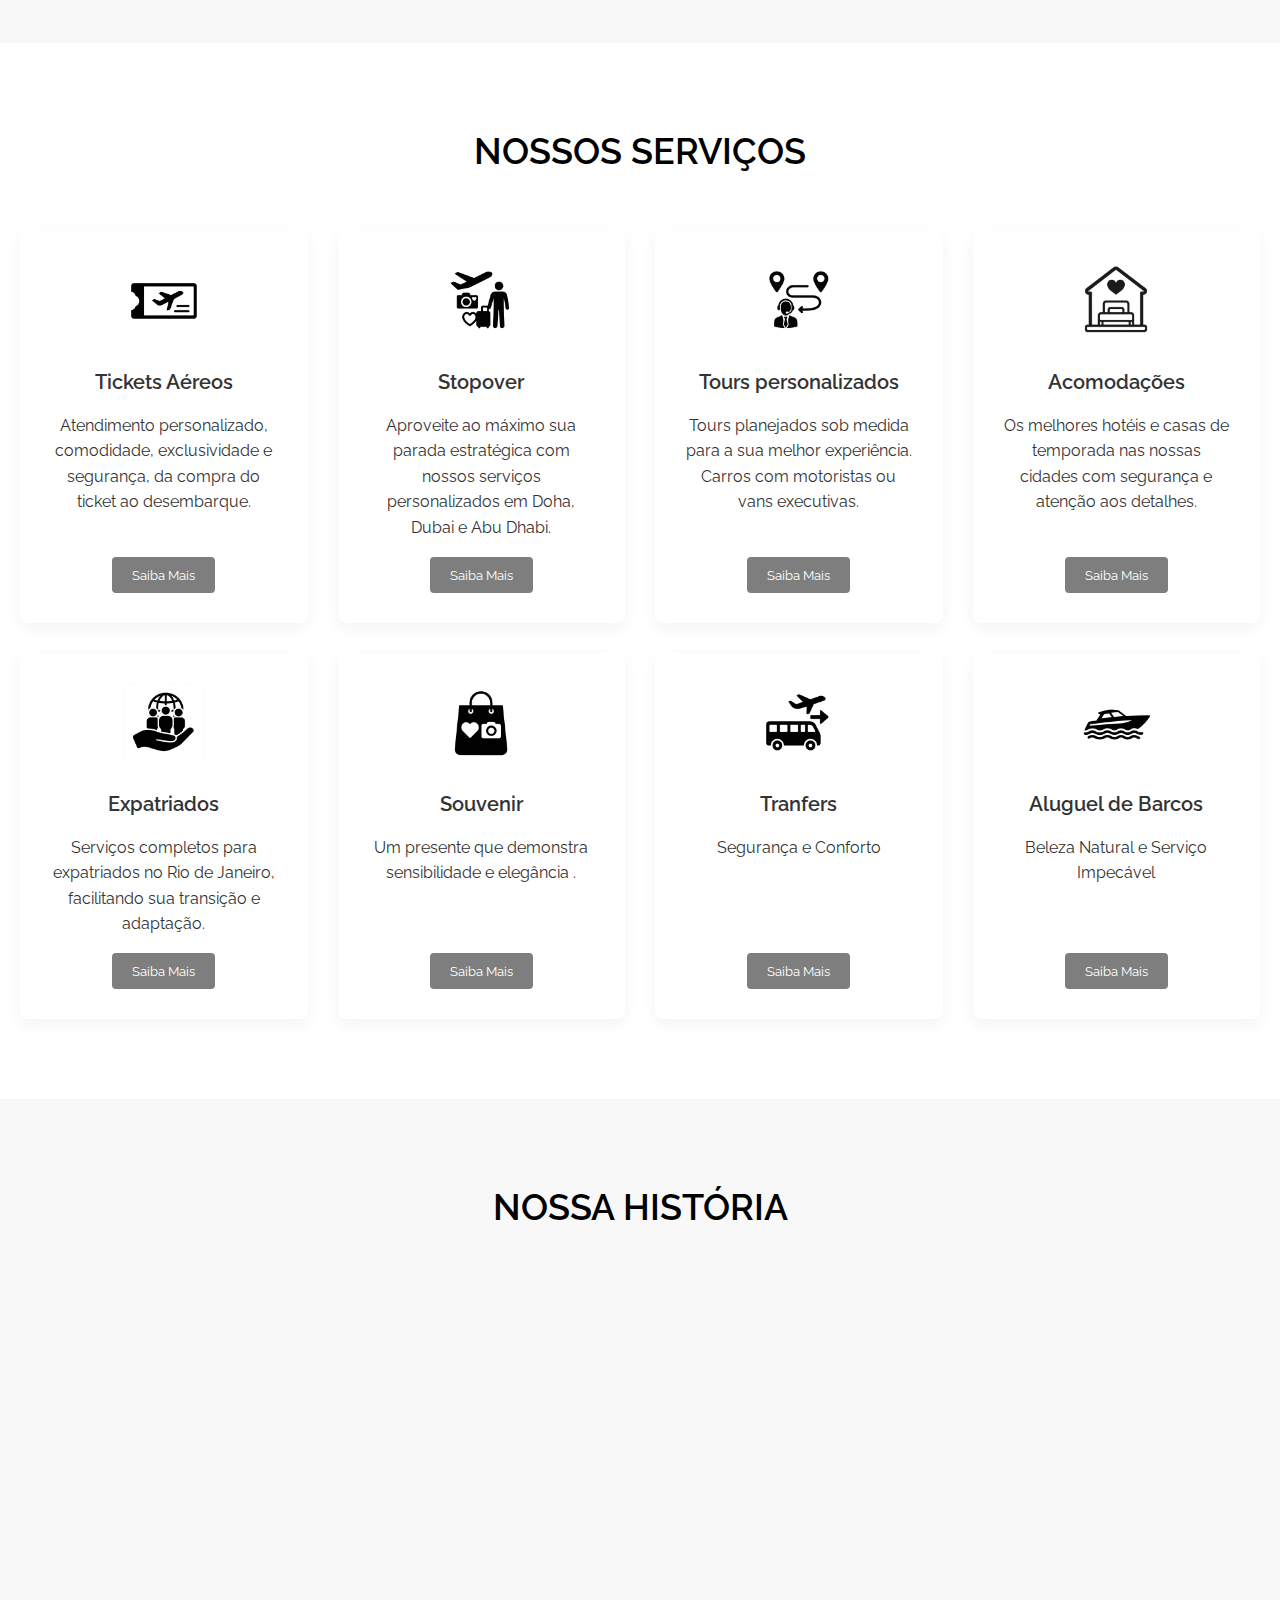
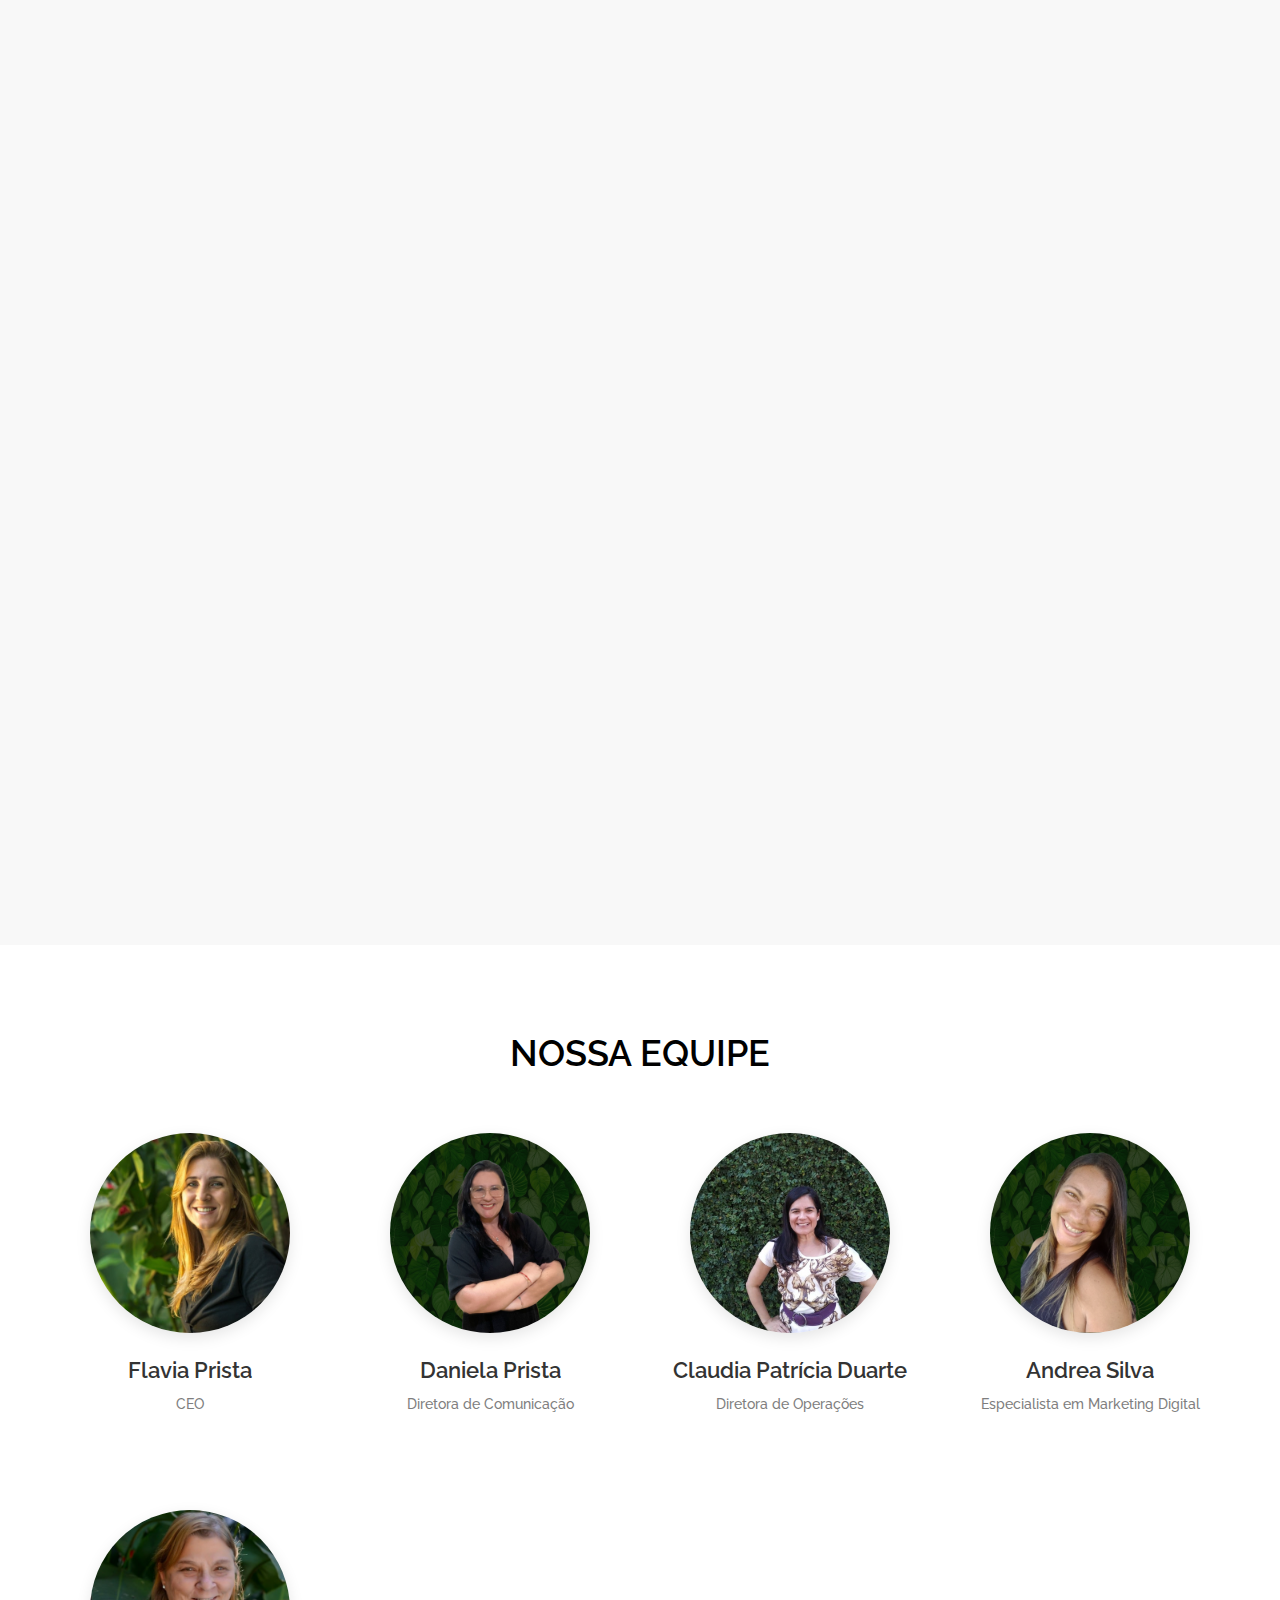
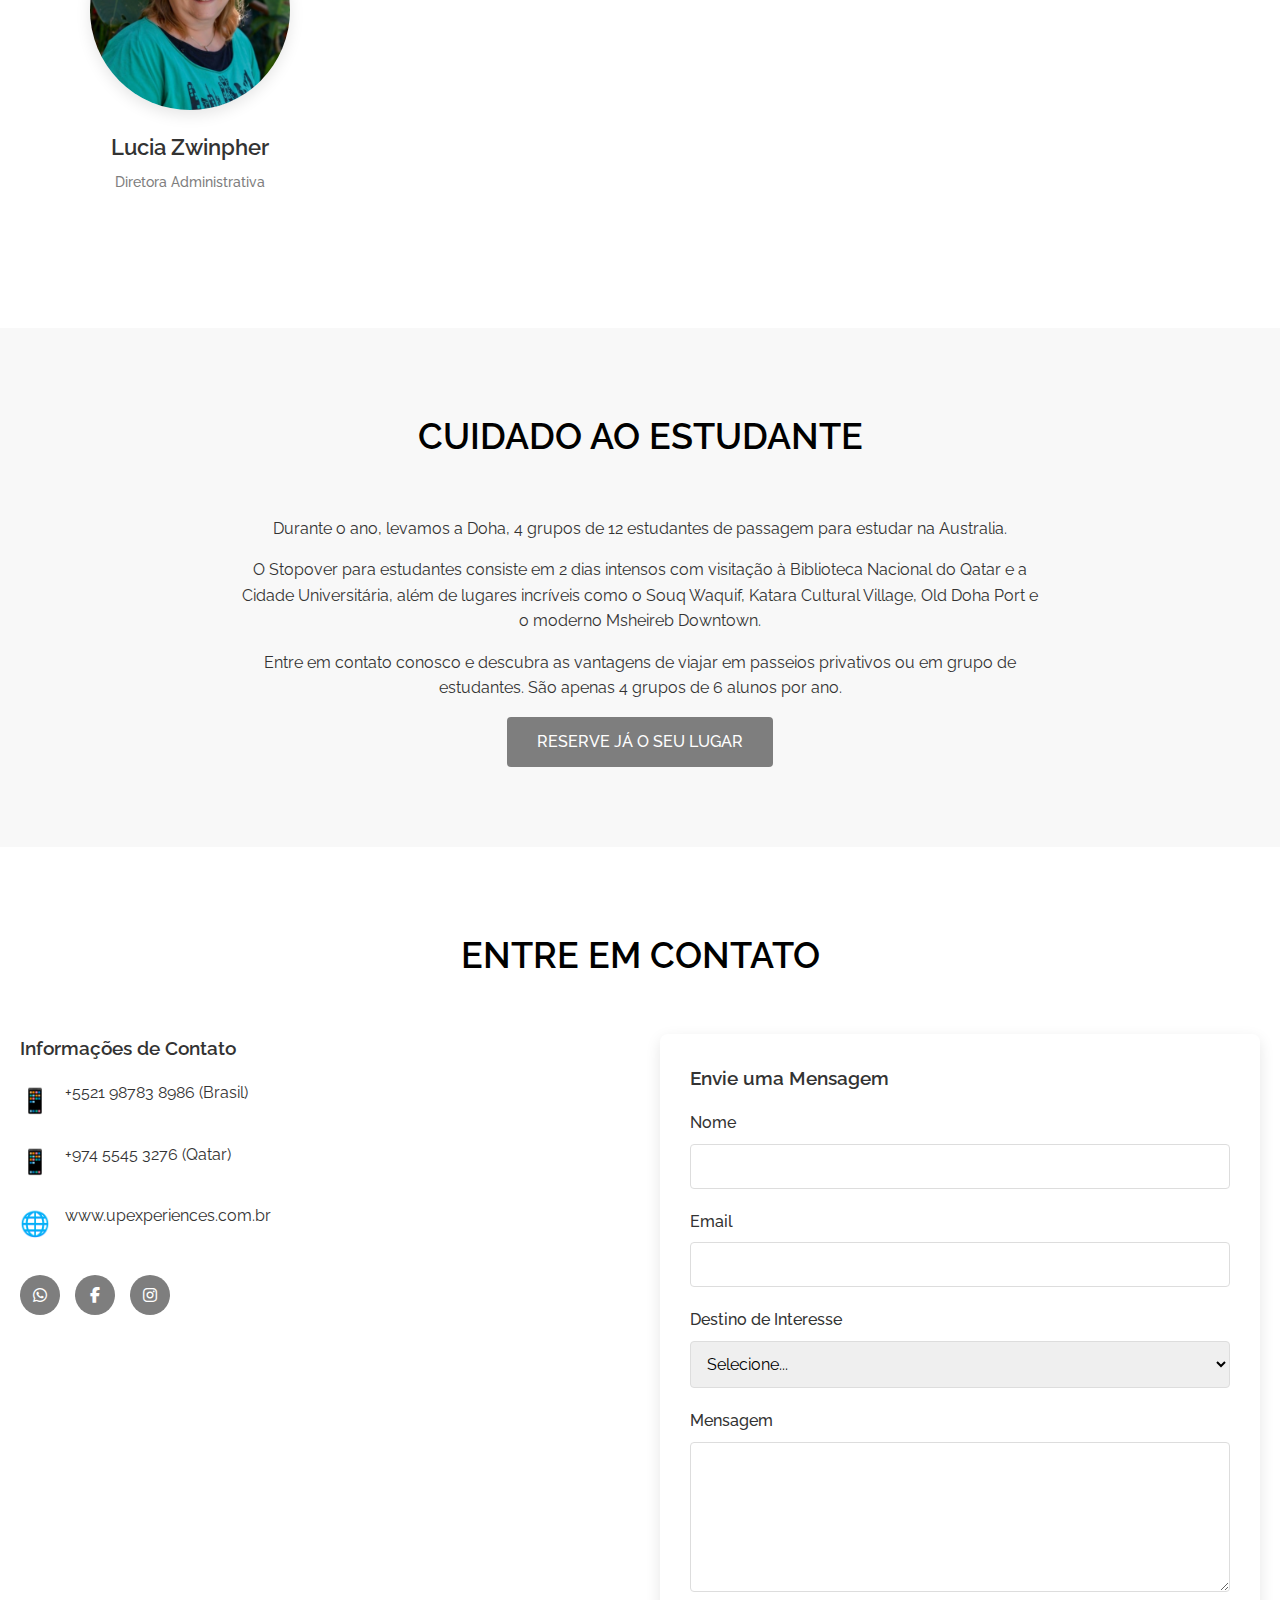
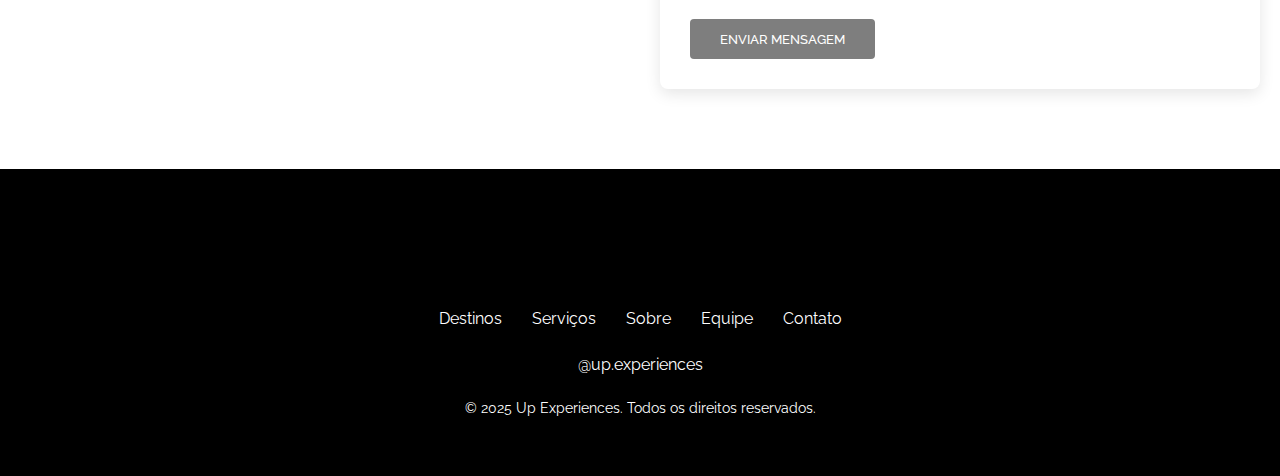
==== commit e94fde87: "novos icones e texto atualizado" ====
--- a/index.html
+++ b/index.html
@@ -123,40 +123,52 @@
             <h2 class="section-title">Nossos Serviços</h2>
             <div class="service-list">
                 <div class="service-item">
-                    <img src="images/airline_tickets.png" alt="Airplane icon" class="service-icon">
+                    <img src="images/ticket.png" alt="Airplane icon" class="service-icon">
                     <h3 class="service-title">Tickets Aéreos</h3>
-                    <p>Passagens aéreas por pontuação para todos os destinos do mundo. Classes Econômica, Business e Primeira Classe.</p>
+                    <p>Atendimento personalizado, comodidade, exclusividade e segurança, da compra do ticket ao desembarque.</p>
                     <button class="service-btn" onclick="openModal('tickets-modal')">Saiba Mais</button>
                 </div>
                 <div class="service-item">
-                    <img src="images/stop_over.png" alt="Globe icon" class="service-icon">
+                    <img src="images/stopover.png" alt="Globe icon" class="service-icon">
                     <h3 class="service-title">Stopover</h3>
                     <p>Aproveite ao máximo sua parada estratégica com nossos serviços personalizados em Doha, Dubai e Abu Dhabi.</p>
                     <button class="service-btn" onclick="openModal('stopover-modal')">Saiba Mais</button>
                 </div>
                 <div class="service-item">
-                    <img src="images/tours.png" alt="Compass icon" class="service-icon">
-                    <h3 class="service-title">Tours</h3>
-                    <p>Tours de 6, 8 e 10 horas com opção de walking tour ou carros com motoristas e vans executivas.</p>
+                    <img src="images/tour.png" alt="Tours" class="service-icon">
+                    <h3 class="service-title">Tours personalizados</h3>
+                    <p>Tours planejados sob medida para a sua melhor experiência. Carros com motoristas ou vans executivas.</p>
                     <button class="service-btn" onclick="openModal('tours-modal')">Saiba Mais</button>
                 </div>
                 <div class="service-item">
-                    <img src="images/acomodacoes.png" alt="Hotel icon" class="service-icon">
+                    <img src="images/hotel.png" alt="Acomodações" class="service-icon">
                     <h3 class="service-title">Acomodações</h3>
                     <p>Os melhores hotéis e casas de temporada nas nossas cidades com segurança e atenção aos detalhes.</p>
                     <button class="service-btn" onclick="openModal('acomodacoes-modal')">Saiba Mais</button>
                 </div>
                 <div class="service-item">
-                    <img src="images/expatriados.png" alt="Expat icon" class="service-icon">
+                    <img src="images/expat.png" alt="Expratiados" class="service-icon">
                     <h3 class="service-title">Expatriados</h3>
                     <p>Serviços completos para expatriados no Rio de Janeiro, facilitando sua transição e adaptação.</p>
                     <button class="service-btn" onclick="openModal('expatriados-modal')">Saiba Mais</button>
                 </div>
                 <div class="service-item">
-                    <img src="images/icons/boat.png" alt="Boat icon" class="service-icon">
-                    <h3 class="service-title">Locação de Veículos Aquáticos</h3>
-                    <p>Aluguel de barcos e iates para experiências exclusivas nas águas do Rio e Doha.</p>
-                    <button class="service-btn" onclick="openModal('veiculos-modal')">Saiba Mais</button>
+                    <img src="images/souv.png" alt="souvenier" class="service-icon">
+                    <h3 class="service-title">Souvenir</h3>
+                    <p>Um presente que demonstra sensibilidade e elegância .</p>
+                    <button class="service-btn" onclick="openModal('souvenier-modal')">Saiba Mais</button>
+                </div>
+                <div class="service-item">
+                    <img src="images/transf.png" alt="Tranfers" class="service-icon">
+                    <h3 class="service-title">Tranfers</h3>
+                    <p>Segurança e Conforto</p>
+                    <button class="service-btn" onclick="openModal('transfer-modal')">Saiba Mais</button>
+                </div>
+                <div class="service-item">
+                    <img src="images/barco.png" alt="Boat icon" class="service-icon">
+                    <h3 class="service-title">Aluguel de Barcos</h3>
+                    <p>Beleza Natural e Serviço Impecável</p>
+                    <button class="service-btn" onclick="openModal('barcos-modal')">Saiba Mais</button>
                 </div>
             </div>
         </div>
@@ -210,25 +222,25 @@
                     <img src="images/3.png" alt="Flavia Prista" class="member-img">
                     <h3 class="member-name">Flavia Prista</h3>
                     <p class="member-title">CEO</p>
-                    <p>Formada em Pedagogia e Turismo com MBA em Gestão de Negócios. Experiência na Escola Americana do Rio de Janeiro e Copacabana Palace.</p>
+                    <!--<p>Formada em Pedagogia e Turismo com MBA em Gestão de Negócios. Experiência na Escola Americana do Rio de Janeiro e Copacabana Palace.</p>-->
                 </div>
                 <div class="team-member">
                     <img src="images/daniela.png" alt="Daniela Prista" class="member-img">
                     <h3 class="member-name">Daniela Prista</h3>
                     <p class="member-title">Diretora de Comunicação</p>
-                    <p>Designer e professora de Educação Infantil, especialista em Marketing Digital. Gerenciou operações de receptivo durante a Copa do Qatar em 2022.</p>
+                  <!--  <p>Designer e professora de Educação Infantil, especialista em Marketing Digital. Gerenciou operações de receptivo durante a Copa do Qatar em 2022.</p>-->
                 </div>
                 <div class="team-member">
                     <img src="images/claudia_duarte.jpg" alt="Claudia Patrícia Duarte" class="member-img">
                     <h3 class="member-name">Claudia Patrícia Duarte</h3>
                     <p class="member-title">Diretora de Operações</p>
-                    <p>Formada em Turismo e Hotelaria, com passagens pelo Copacabana Palace Hotel e curso de Turismo da Estácio de Sá.</p>
+                   <!-- <p>Formada em Turismo e Hotelaria, com passagens pelo Copacabana Palace Hotel e curso de Turismo da Estácio de Sá.</p>-->
                 </div>
                 <div class="team-member">
                     <img src="images/Andrea.png" alt="Andrea Silva" class="member-img">
                     <h3 class="member-name">Andrea Silva</h3>
                     <p class="member-title">Especialista em Marketing Digital</p>
-                    <p>Formada em Turismo, especialista em estratégias e campanhas digitais. Mora na região litorânea do Rio de Janeiro.</p>
+                  <!--  <p>Formada em Turismo, especialista em estratégias e campanhas digitais. Mora na região litorânea do Rio de Janeiro.</p>-->
                 </div>
                 <!--<div class="team-member">
                     <img src="images/" alt="Renato Von Sydow" class="member-img">
@@ -240,7 +252,7 @@
                     <img src="images/4.png" alt="Lucia Zwinpher" class="member-img">
                     <h3 class="member-name">Lucia Zwinpher</h3>
                     <p class="member-title">Diretora Administrativa</p>
-                    <p>Empresária, graduada em psicologia e pós-graduada em Marketing. Gerencia o Departamento Financeiro.</p>
+                    <!--<p>Empresária, graduada em psicologia e pós-graduada em Marketing. Gerencia o Departamento Financeiro.</p>-->
                 </div>
             </div>
         </div>
@@ -421,24 +433,39 @@
         </div>
     </div>
 
-    <!-- Veículos Aquáticos Modal -->
-    <div id="veiculos-modal" class="modal">
-        <div class="modal-content">
-            <span class="close-modal" onclick="closeModal('veiculos-modal')">&times;</span>
-            <h2 class="modal-title">Locação de Veículos Aquáticos</h2>
-            <div class="modal-body">
-                <p>A Up oferece um serviço exclusivo de locação de barcos no Rio de Janeiro, ideal para quem busca lazer, sofisticação e experiências inesquecíveis no mar. Com uma frota que vai de lanchas modernas a iates luxuosos, garantimos conforto, segurança e um atendimento personalizado.</p>
-                <p>Seja para relaxar em Doha, Dubai ou Abu Dhabi ou explorar a Baía de Guanabara, visitar ilhas paradisíacas ou realizar eventos privados a bordo, cuidamos de todos os detalhes, incluindo tripulação qualificada, catering e roteiros sob medida.</p>
-                <p>Com a Up, cada passeio se torna uma experiência única, combinando exclusividade, praticidade e o melhor do lifestyle carioca.</p>
-                <p>Nossa frota inclui opções para diversas necessidades:</p>
-                <ul>
-                    <li>Lanchas de 26 a 50 pés para passeios rápidos</li>
-                    <li>Iates de luxo para eventos e celebrações</li>
-                    <li>Embarcações com capacidade de 2 a 30 pessoas</li>
-                    <li>Opções com ou sem tripulação</li>
-                    <li>Serviços adicionais como catering, bebidas e decoração</li>
-                </ul>
-                <p>Todos os nossos barcos passam por rigorosa manutenção e seguem todos os protocolos de segurança.</p>
+    <!-- Souvenier Modal -->
+    <div id="souvenier-modal" class="modal">
+        <div class="modal-content">
+            <span class="close-modal" onclick="closeModal('souvenier-modal')">&times;</span>
+            <h2 class="modal-title">Souvenir</h2>
+            <div class="modal-body">
+                <p>Registros únicos da cidade, com a curadoria do fotógrafo Renato Von Sydon . Fine Arte em Canva, com molduras únicas em embalagens especiais . Entregas em toda Zona Sul e Barra  – um presente único, uma recordação sofisticada que transmite valor e sensibilidade,  supreendendo de forma elegante.</p>
+            
+            </div>
+        </div>
+    </div>
+
+
+    <!-- Transfer Modal -->
+    <div id="transfer-modal" class="modal">
+        <div class="modal-content">
+            <span class="close-modal" onclick="closeModal('transfer-modal')">&times;</span>
+            <h2 class="modal-title">Transfers</h2>
+            <div class="modal-body">
+                <p>Deslocamento com elegância, conforto e segurança. Oferecemos transfers executivos e blindados, com motoristas altamente treinados, veículos de alto padrão e rigorosamente higienizados. Seja para traslados entre aeroportos, deslocamentos dentro da cidade ou viagens para Búzios e Angra dos Reis, garantimos um serviço impecável, discreto e eficiente.</p>
+            
+            </div>
+        </div>
+    </div>
+
+    <!-- Barcos Modal -->
+    <div id="barcos-modal" class="modal">
+        <div class="modal-content">
+            <span class="close-modal" onclick="closeModal('barcos-modal')">&times;</span>
+            <h2 class="modal-title">Aluguel de Barcos</h2>
+            <div class="modal-body">
+                <p>Aproveite o luxo de nossos iates em Angra, Búzios e Rio, navegando por águas cristalinas e cenários deslumbrantes. Desfrute de um serviço exclusivo com queijos finos, como Canastra e Minas, harmonizados com um refrescante Chardonnay ou Sauvignon Blanc. Uma experiência inesquecível em alto-mar.Informe a data, quantidade de pessoas, serviços desejados em staff e gastronomia.</p>
+            
             </div>
         </div>
     </div>
--- a/style.css
+++ b/style.css
@@ -394,7 +394,7 @@
 
 .service-list {
     display: grid;
-    grid-template-columns: repeat(3, 1fr);
+    grid-template-columns: repeat(4, 1fr);
     gap: 30px;
     max-width: 1400px;
     margin: 0 auto;
@@ -698,7 +698,7 @@
 }
 
 .member-title {
-    font-size: 18px;
+    font-size: 14px;
     color: var(--accent);
     margin-bottom: 15px;
     font-weight: 500;
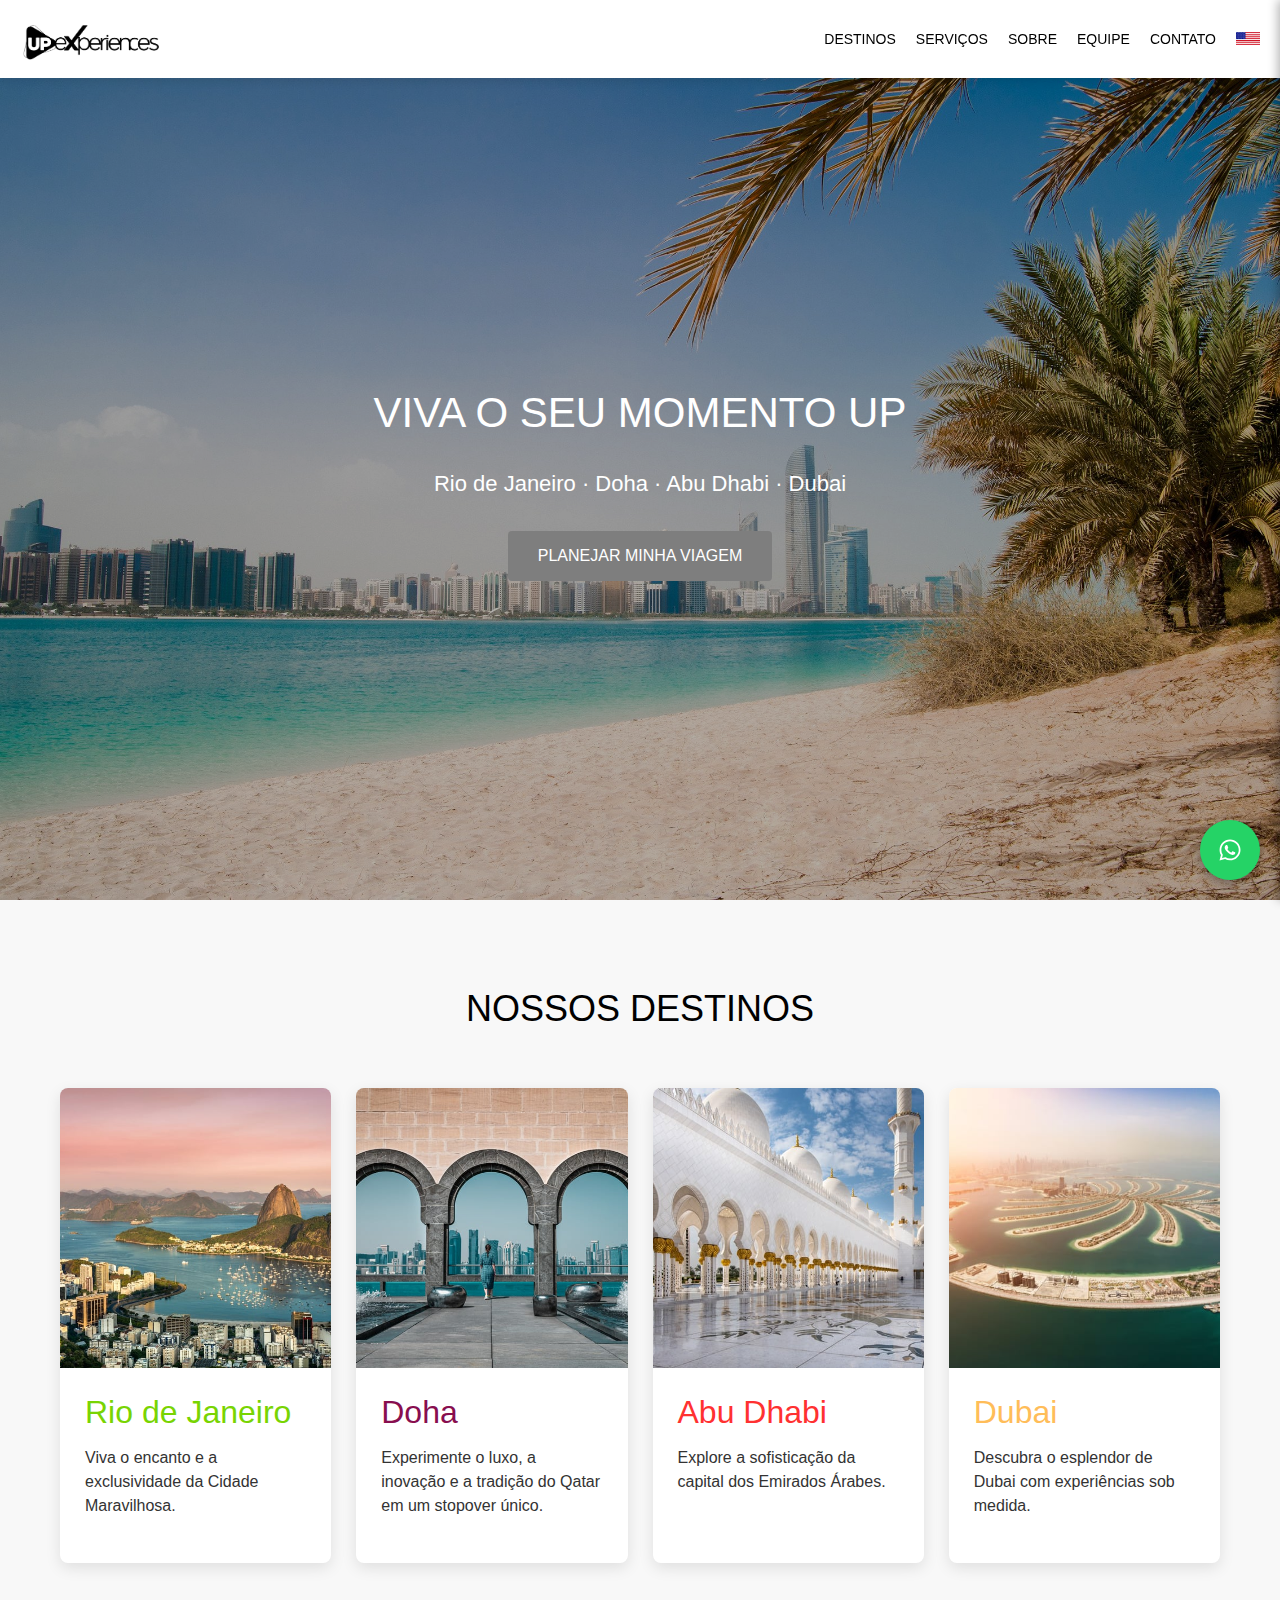
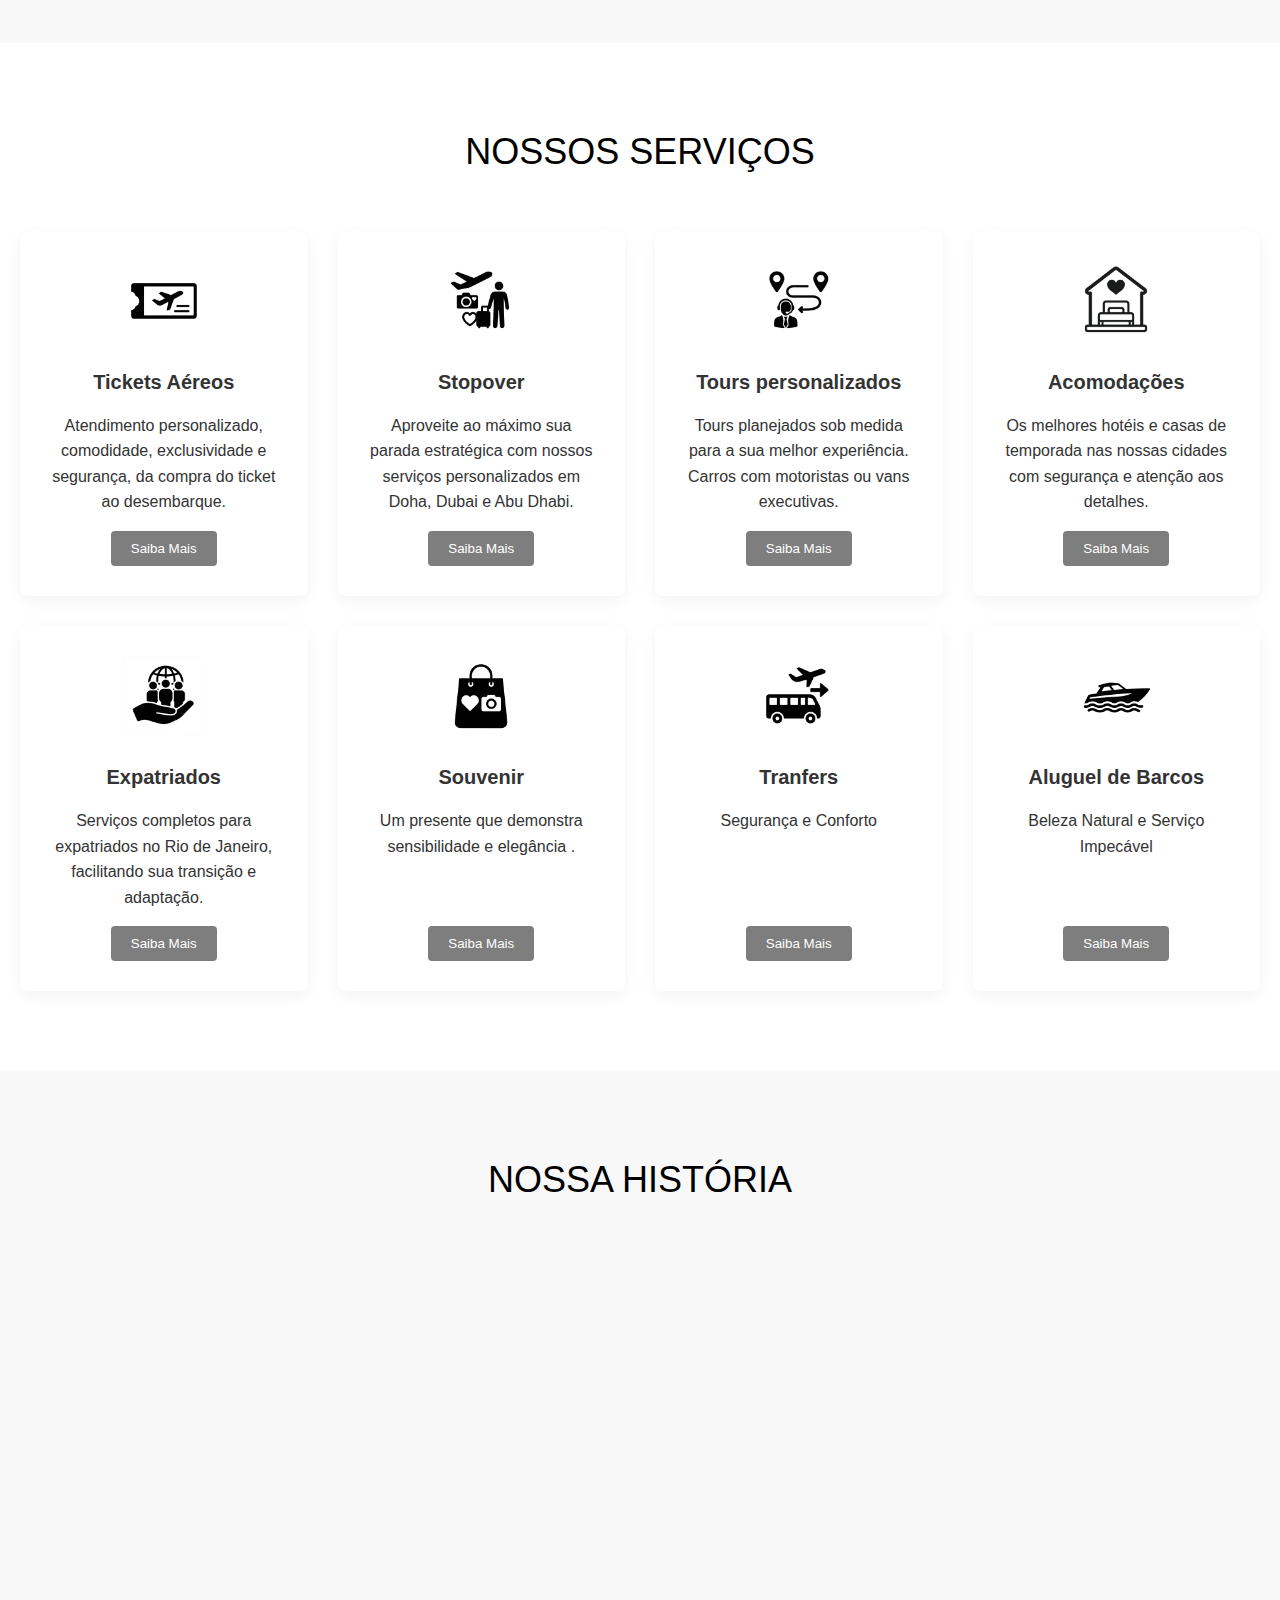
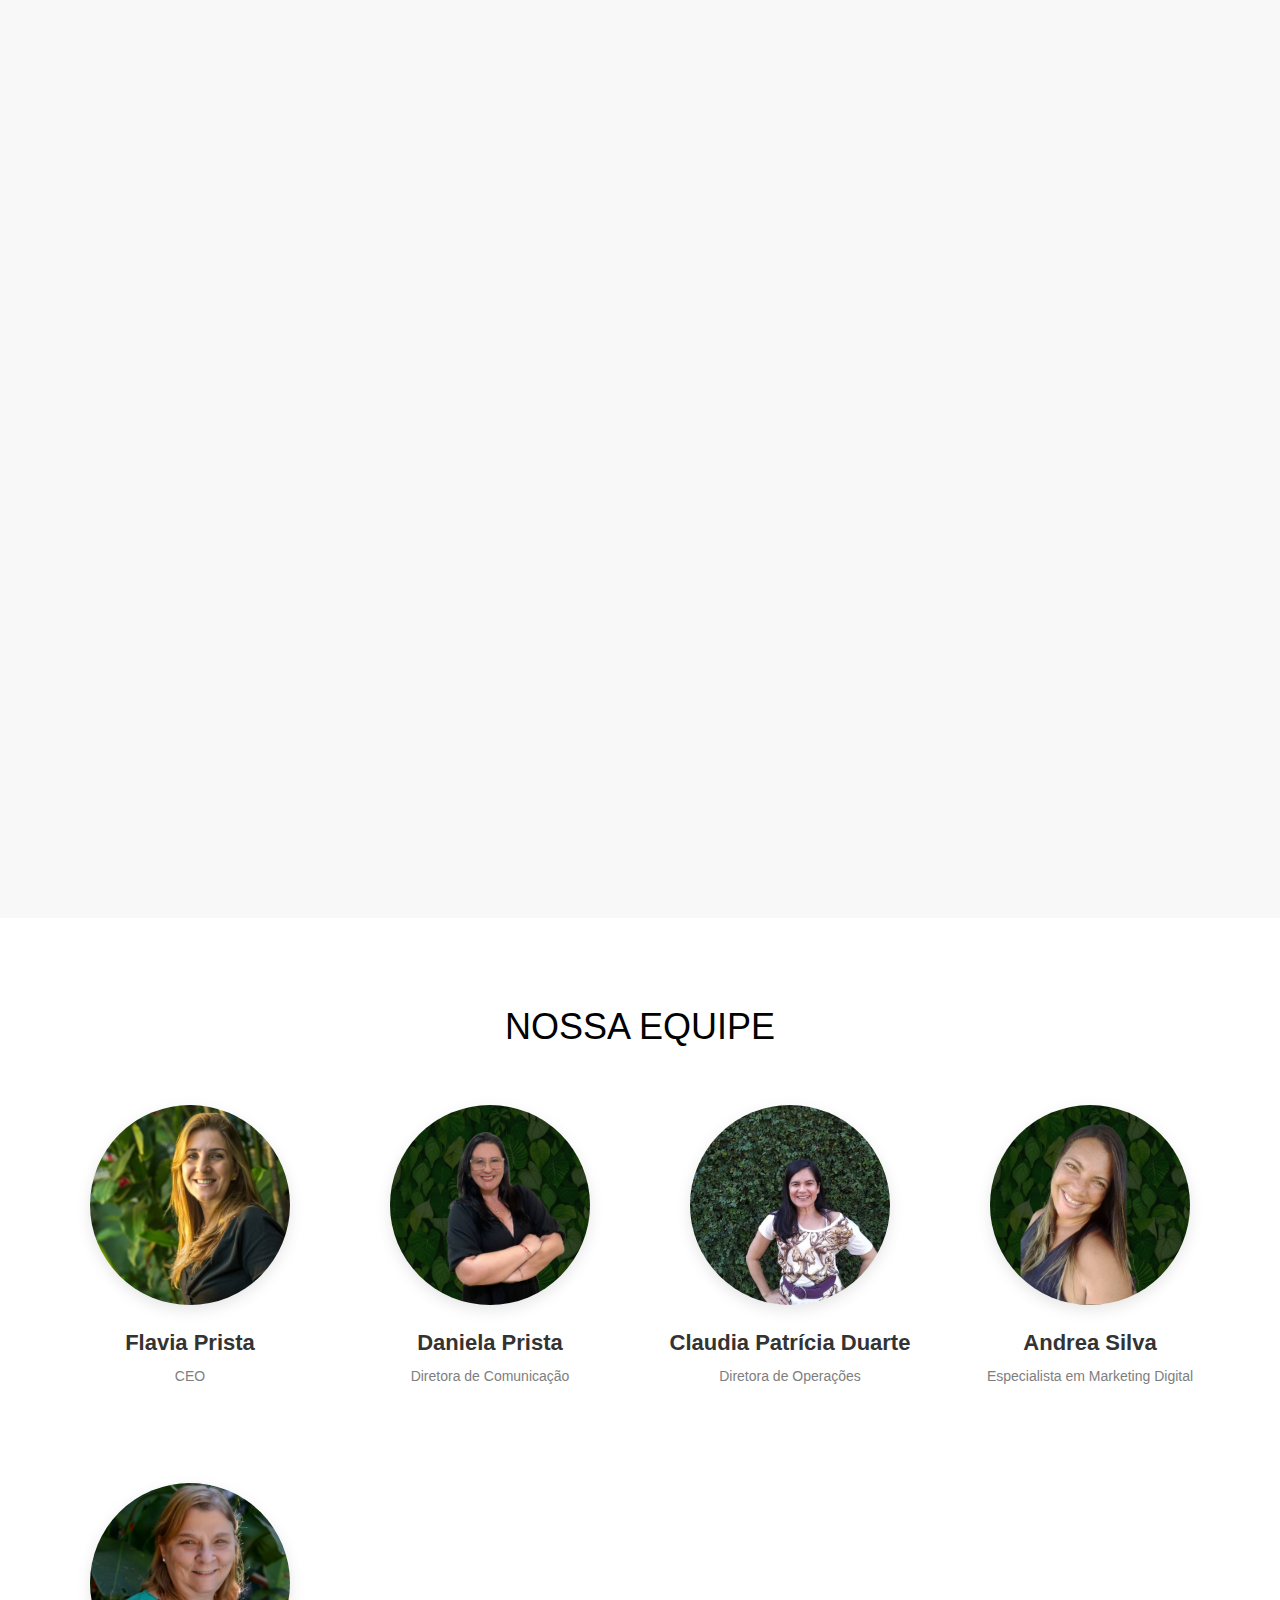
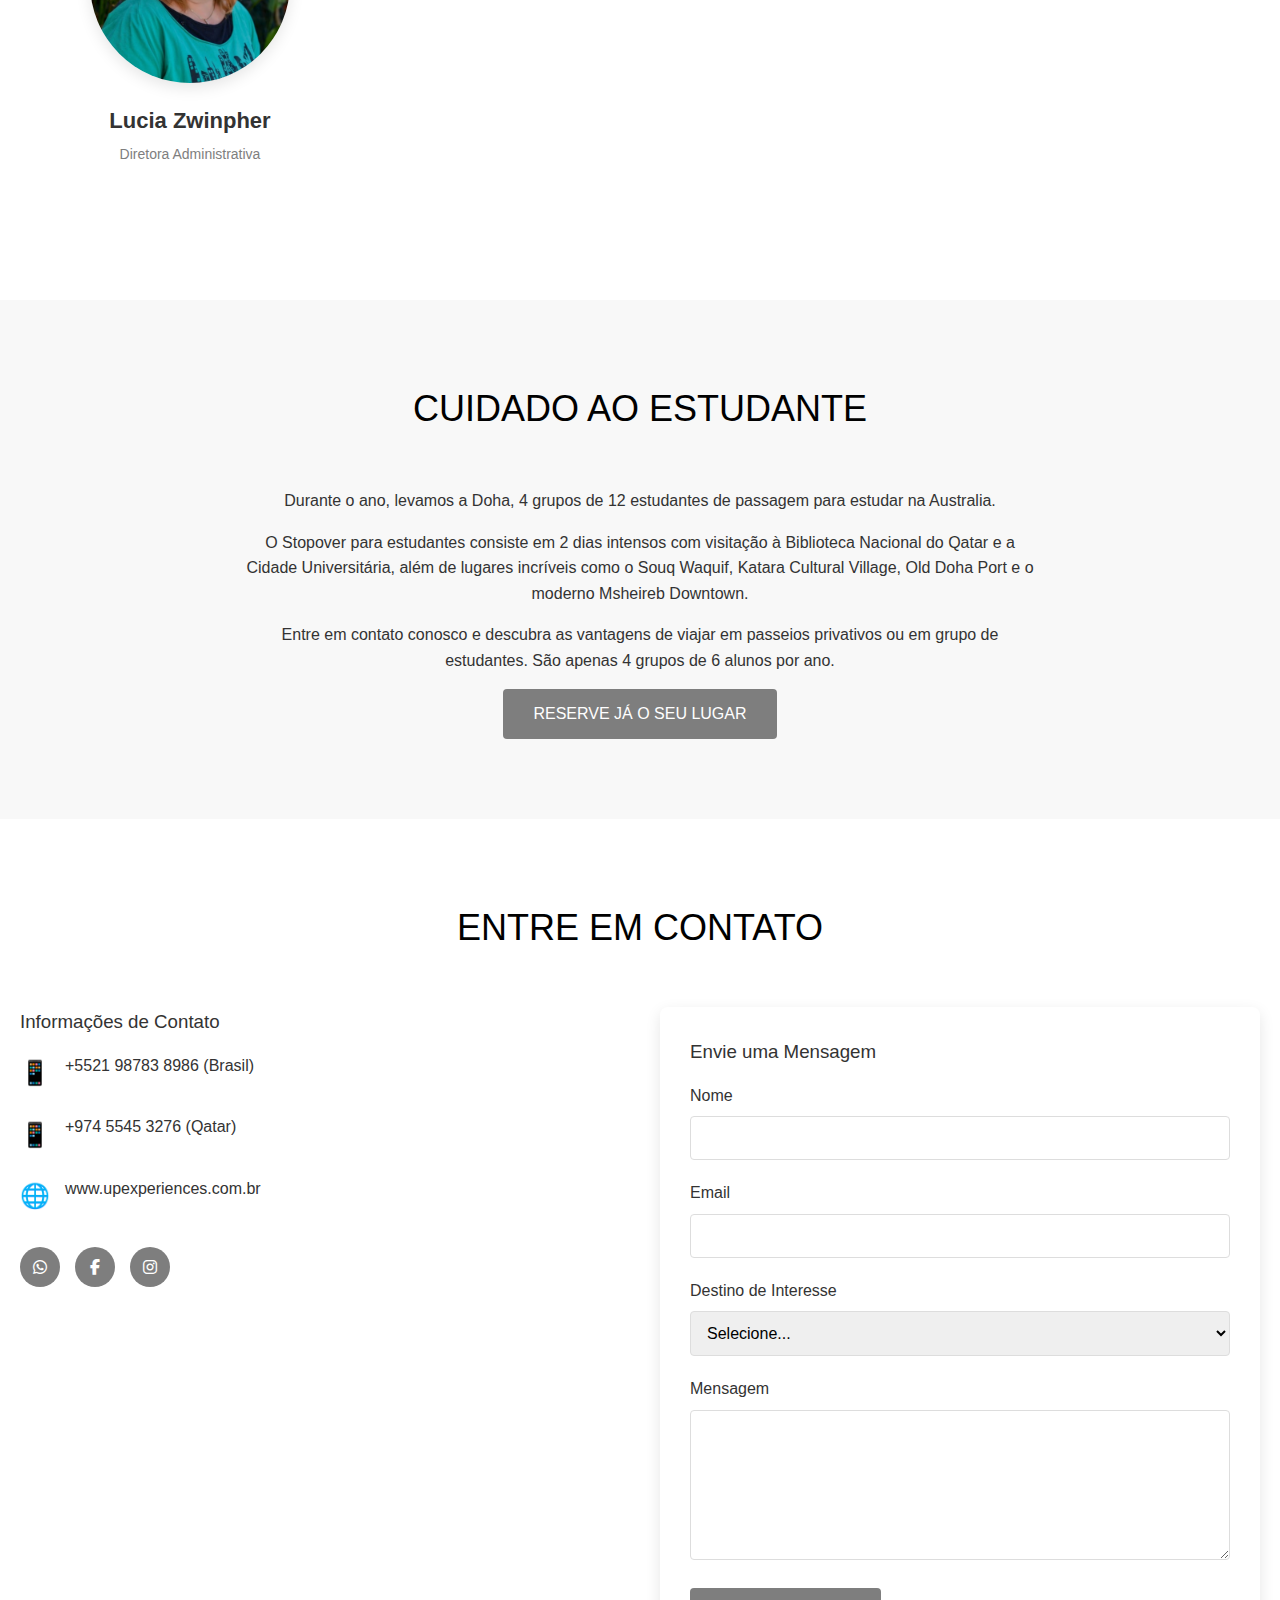
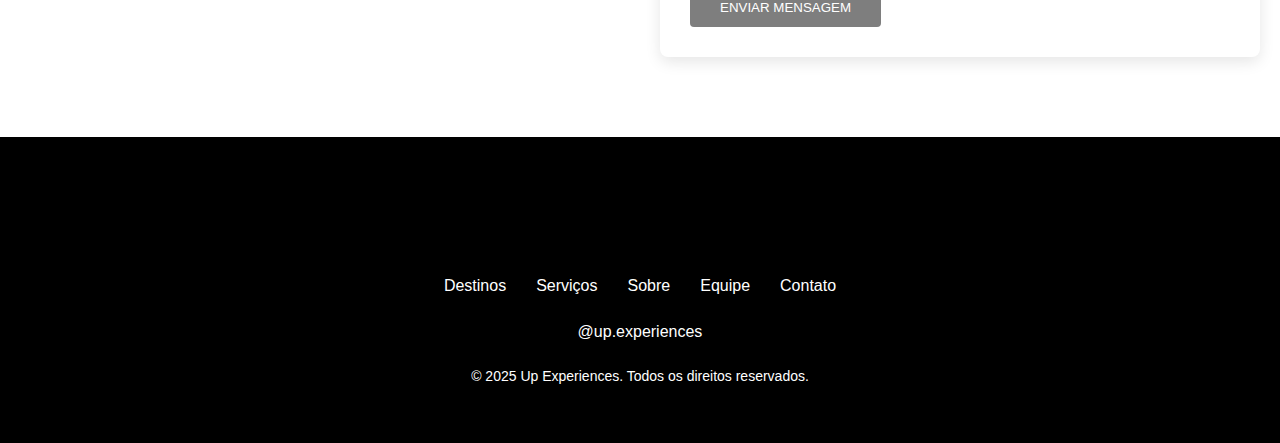
==== commit 3d8df0dd: "final version" ====
--- a/index.html
+++ b/index.html
@@ -7,7 +7,11 @@
     <link rel="stylesheet" href="style.css">
     <link rel="preconnect" href="https://fonts.gstatic.com" crossorigin>
     <link href="https://fonts.googleapis.com/css2?family=Raleway:wght@300;400;500;600;700&display=swap" rel="stylesheet">
+    <link href="https://fonts.cdnfonts.com/css/orkney?styles=21467,21465,21466,21464" rel="stylesheet">
     <link rel="stylesheet" href="https://cdnjs.cloudflare.com/ajax/libs/font-awesome/6.5.1/css/all.min.css">
+    <link href="https://fonts.cdnfonts.com/css/twister-2?styles=60479" rel="stylesheet">
+    <link rel="icon" href="images/favicon.png" type="image/png">
+                
 </head>
 <body>
     <!-- Header -->
@@ -20,6 +24,11 @@
                 <li class="nav-item"><a href="#about" class="nav-link">Sobre</a></li>
                 <li class="nav-item"><a href="#team" class="nav-link">Equipe</a></li>
                 <li class="nav-item"><a href="#contact" class="nav-link">Contato</a></li>
+                <li class="nav-item language-switcher">
+                    <a href="english/" class="nav-link language-link">
+                        <img src="images/us-flag.png" alt="English" class="flag-icon" width="24">
+                    </a>
+                </li>
             </ul>
             <button class="hamburger" id="hamburger-btn" aria-label="Menu">
                 <span class="hamburger-line"></span>
@@ -41,6 +50,11 @@
             <li class="side-menu-item"><a href="#about" class="side-menu-link">Sobre</a></li>
             <li class="side-menu-item"><a href="#team" class="side-menu-link">Equipe</a></li>
             <li class="side-menu-item"><a href="#contact" class="side-menu-link">Contato</a></li>
+            <li class="nav-item language-switcher">
+                <a href="english/" class="nav-link language-link">
+                    <img src="images/us-flag.png" alt="English" class="flag-icon" >
+                </a>
+            </li>
         </ul>
     </div>
     
@@ -91,7 +105,7 @@
                 <div class="destination-card">
                     <img src="images/doha.jpg" alt="Doha" class="card-img">
                     <div class="card-content">
-                        <h3 class="card-title">Doha</h3>
+                        <h3 class="card-title doha">Doha</h3>
                         <p>Experimente o luxo, a inovação e a tradição do Qatar em um stopover único.</p>
                          <!-- <a href="#" class="btn">Explorar</a> -->
                     </div>
@@ -99,15 +113,15 @@
                 <div class="destination-card">
                     <img src="images/abu_dahbi.jpg" alt="Abu Dhabi" class="card-img">
                     <div class="card-content">
-                        <h3 class="card-title">Abu Dhabi</h3>
+                        <h3 class="card-title abu-dhabi">Abu Dhabi</h3>
                         <p>Explore a sofisticação da capital dos Emirados Árabes.</p>
                          <!-- <a href="#" class="btn">Explorar</a> -->
                     </div>
                 </div>
                 <div class="destination-card">
                     <img src="images/dubai.jpg" alt="Dubai" class="card-img">
-                    <div class="card-content">
-                        <h3 class="card-title">Dubai</h3>
+                    <div class="card-content ">
+                        <h3 class="card-title dubai">Dubai</h3>
                         <p>Descubra o esplendor de Dubai com experiências sob medida.</p>
                          <!-- <a href="#" class="btn">Explorar</a> -->
                     </div>
@@ -291,9 +305,9 @@
                         <p>www.upexperiences.com.br</p>
                     </div>
                     <div class="social-links">
-                        <a href="https://api.whatsapp.com/send?phone=SEUNUMEROAQUI" class="social-link"><i class="fa-brands fa-whatsapp"></i></a>
-                        <a href="https://www.facebook.com/SEUPERFILAQUI" class="social-link"><i class="fa-brands fa-facebook-f"></i></a>
-                        <a href="https://www.instagram.com/SEUPERFILAQUI" class="social-link"><i class="fa-brands fa-instagram"></i></a>
+                        <a href="https://api.whatsapp.com/send?phone=5521987838986" class="social-link"><i class="fa-brands fa-whatsapp"></i></a>
+                        <a href="https://www.facebook.com/uptours_intheworld" class="social-link"><i class="fa-brands fa-facebook-f"></i></a>
+                        <a href="https://www.instagram.com/uptours_intheworld" class="social-link"><i class="fa-brands fa-instagram"></i></a>
                     </div>
                 </div>
                 <div class="contact-form">
@@ -488,5 +502,6 @@
     
     <!-- JavaScript para os modais e menu mobile -->
     <script src="script.js"></script>
+    <script src="whatsapp.js"></script>
 </body>
 </html>--- a/style.css
+++ b/style.css
@@ -13,7 +13,7 @@
     margin: 0;
     padding: 0;
     box-sizing: border-box;
-    font-family: 'Raleway', Arial, sans-serif;
+    font-family: 'Orkney', sans-serif;
 }
 
 body {
@@ -23,7 +23,7 @@
 }
 
 h1, h2, h3, h4 {
-    font-weight: 600;
+    font-weight: 400;
     margin-bottom: 1rem;
 }
 
@@ -65,6 +65,11 @@
     background-color: var(--primary);
 }
 
+
+.location{
+    font-family: 'Twister', sans-serif;
+
+}
 /* Header - Correções para mobile */
 header {
     background-color: var(--light); 
@@ -221,7 +226,7 @@
     left: 0;
     width: 100%;
     height: 100%;
-    background-color: rgba(0, 0, 0, 0.5);
+    background-color: rgba(0, 0, 0, 0.3);
     z-index: 1040;
     display: none;
     opacity: 0;
@@ -291,7 +296,7 @@
     left: 0;
     width: 100%;
     height: 100%;
-    background: rgba(0, 0, 0, 0.6); /* Mais escuro para legibilidade em mobile */
+    background: rgba(0, 0, 0, 0.3); /* Mais escuro para legibilidade em mobile */
     z-index: -1;
 }
 
@@ -378,6 +383,19 @@
 
 .rio-de-janeiro {
     color: #78d402;
+}
+
+.doha{
+    color: #880e4f;
+}
+
+.dubai{
+    color: #ffbd59;
+    ;
+}
+
+.abu-dhabi{
+    color:#ff3131;
 }
 
 .card-content p {
@@ -1051,4 +1069,27 @@
     .hero {
         padding-top: 55px; /* Menor espaço para o header */
     }
+}
+
+
+/* Language Switcher Styles */
+.language-switcher {
+    display: flex;
+    align-items: center;
+}
+
+.language-link {
+    display: flex;
+    align-items: center;
+}
+
+.flag-icon {
+    margin-right: 5px;
+    
+}
+
+@media (max-width: 768px) {
+    .nav-menu .language-switcher {
+        display: none;
+    }
 }